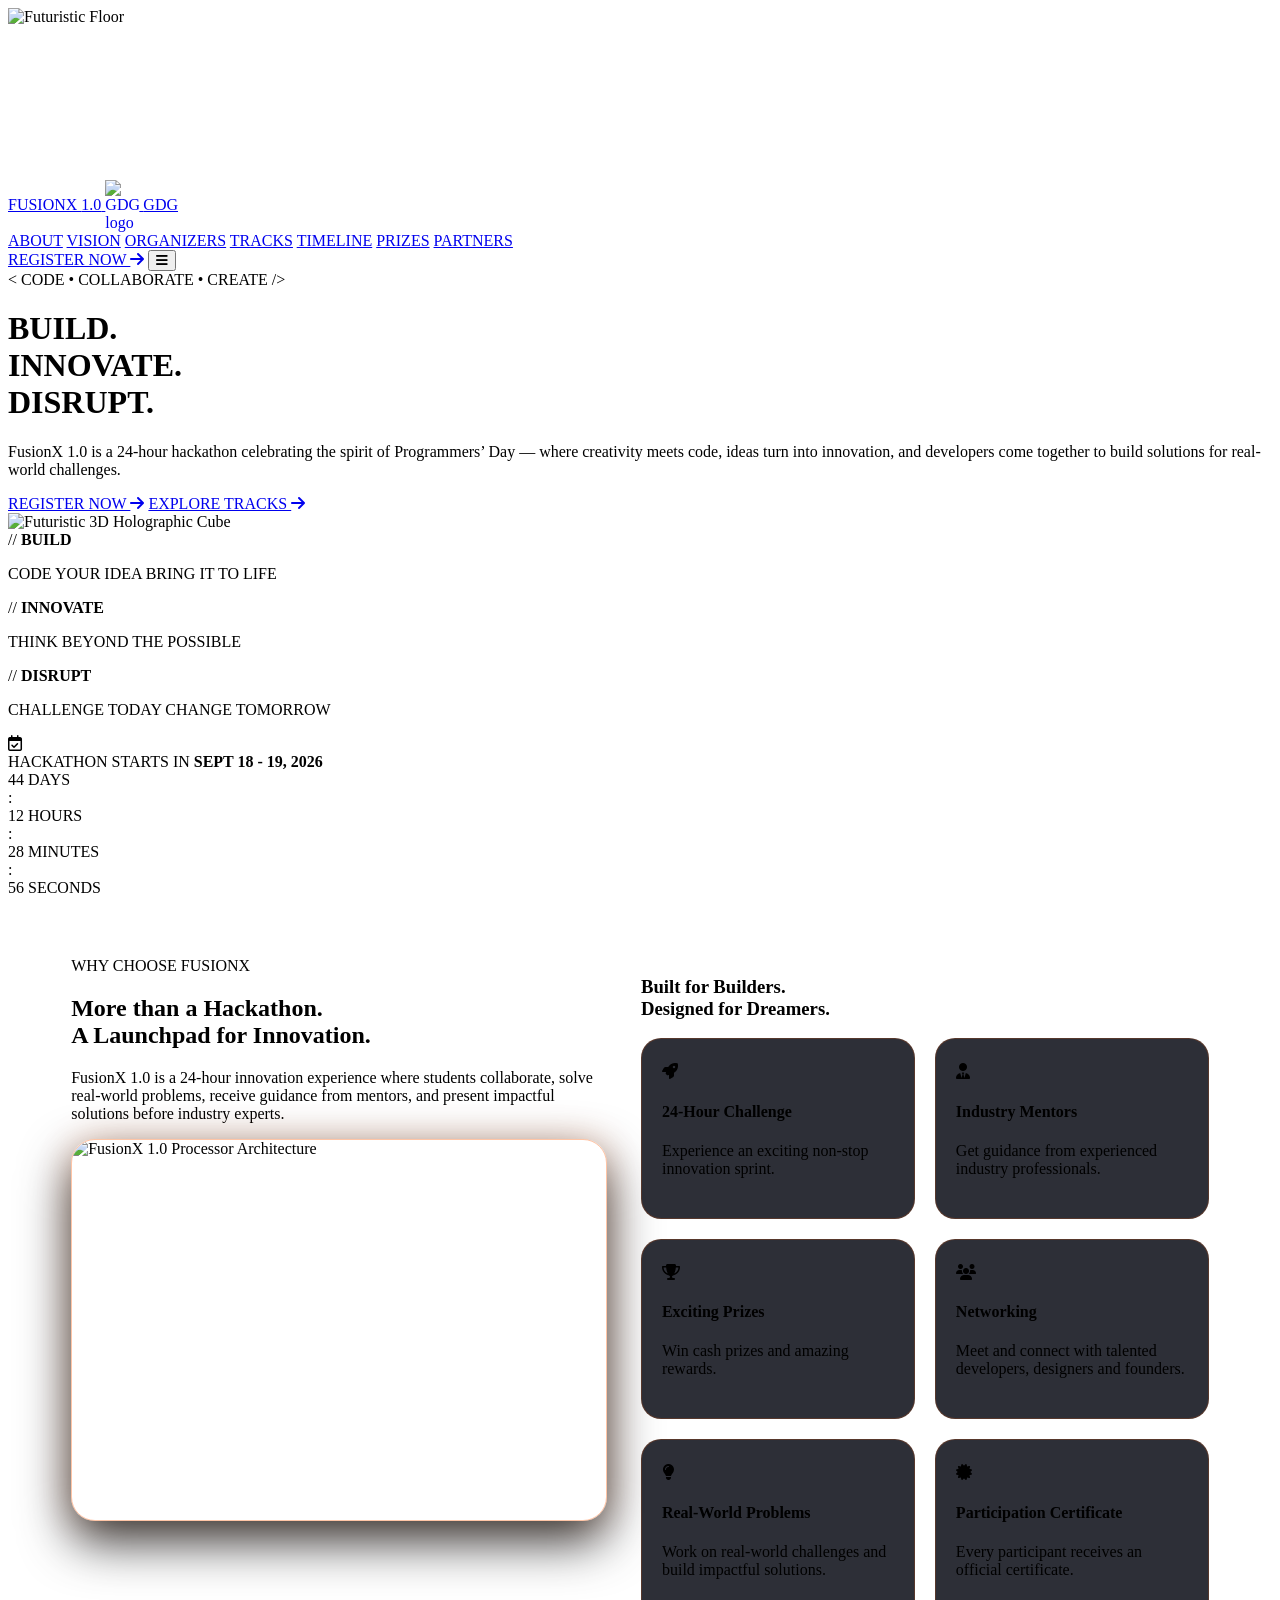
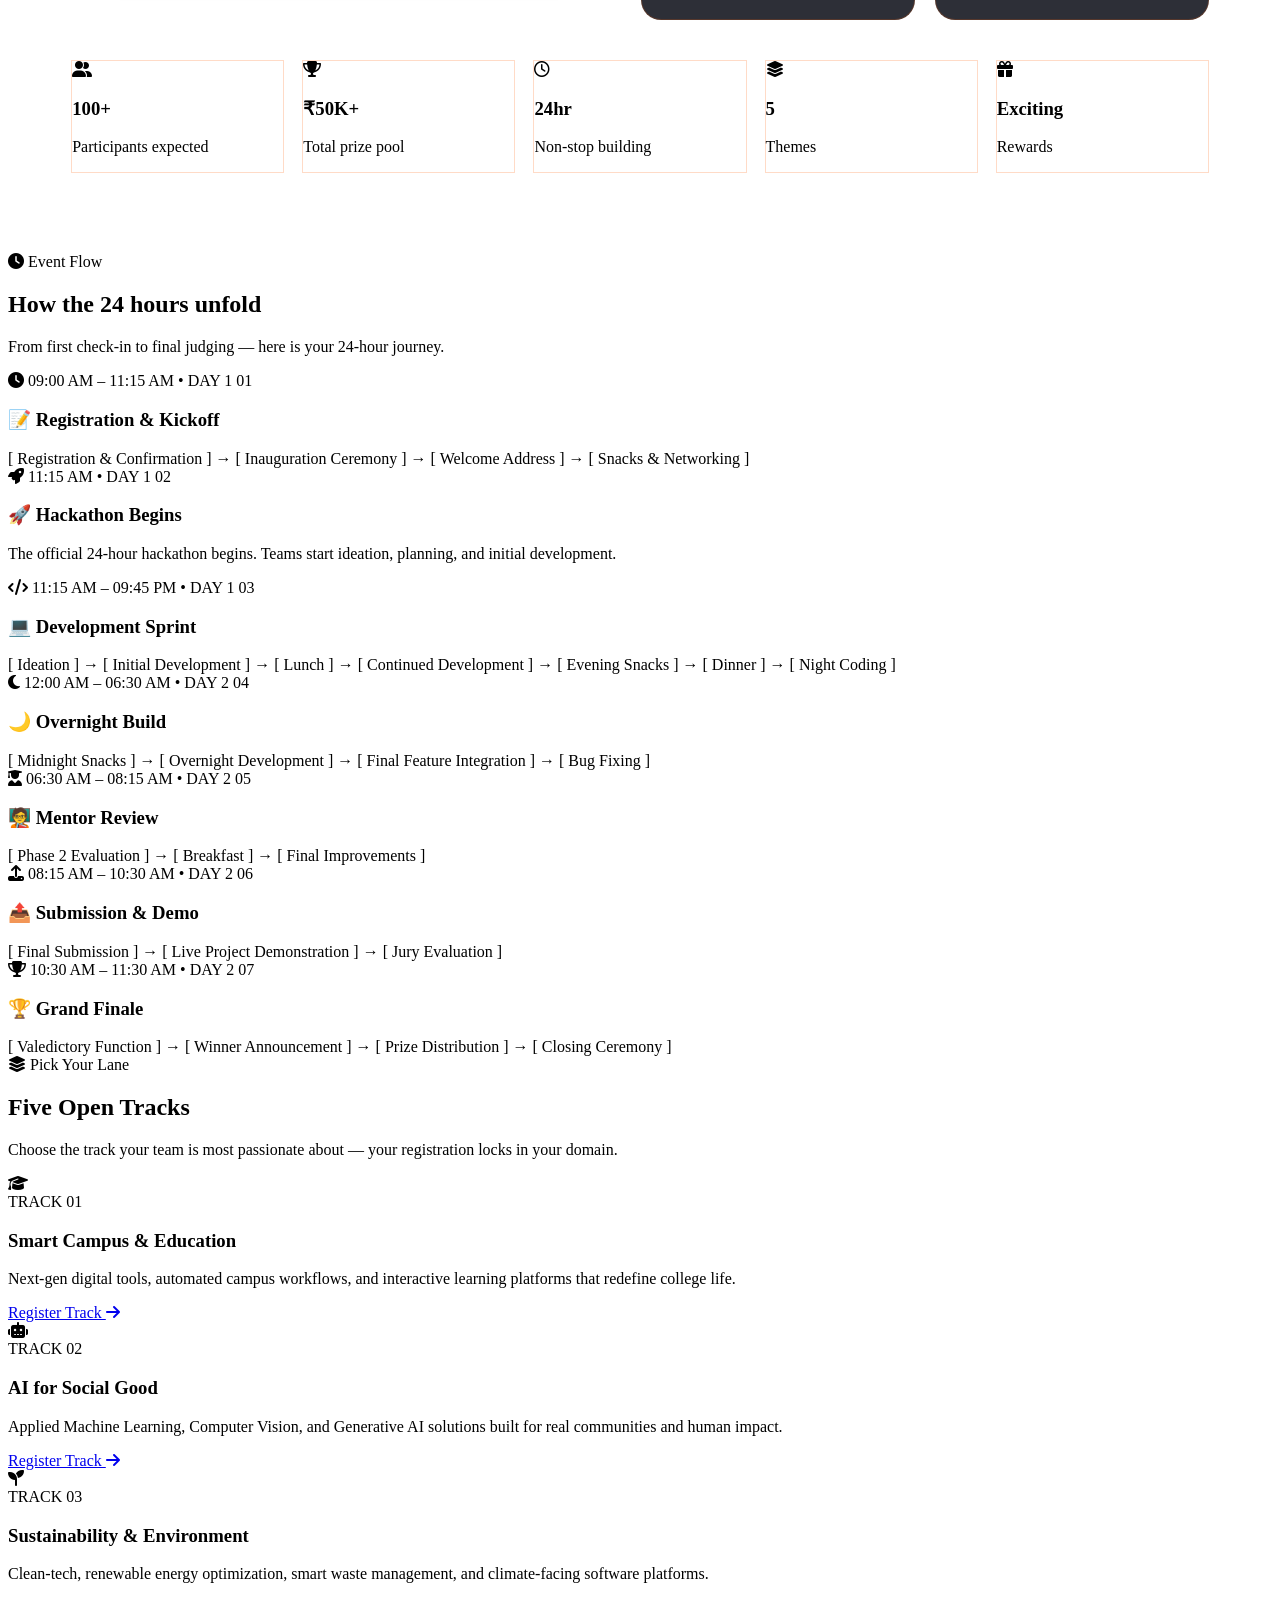
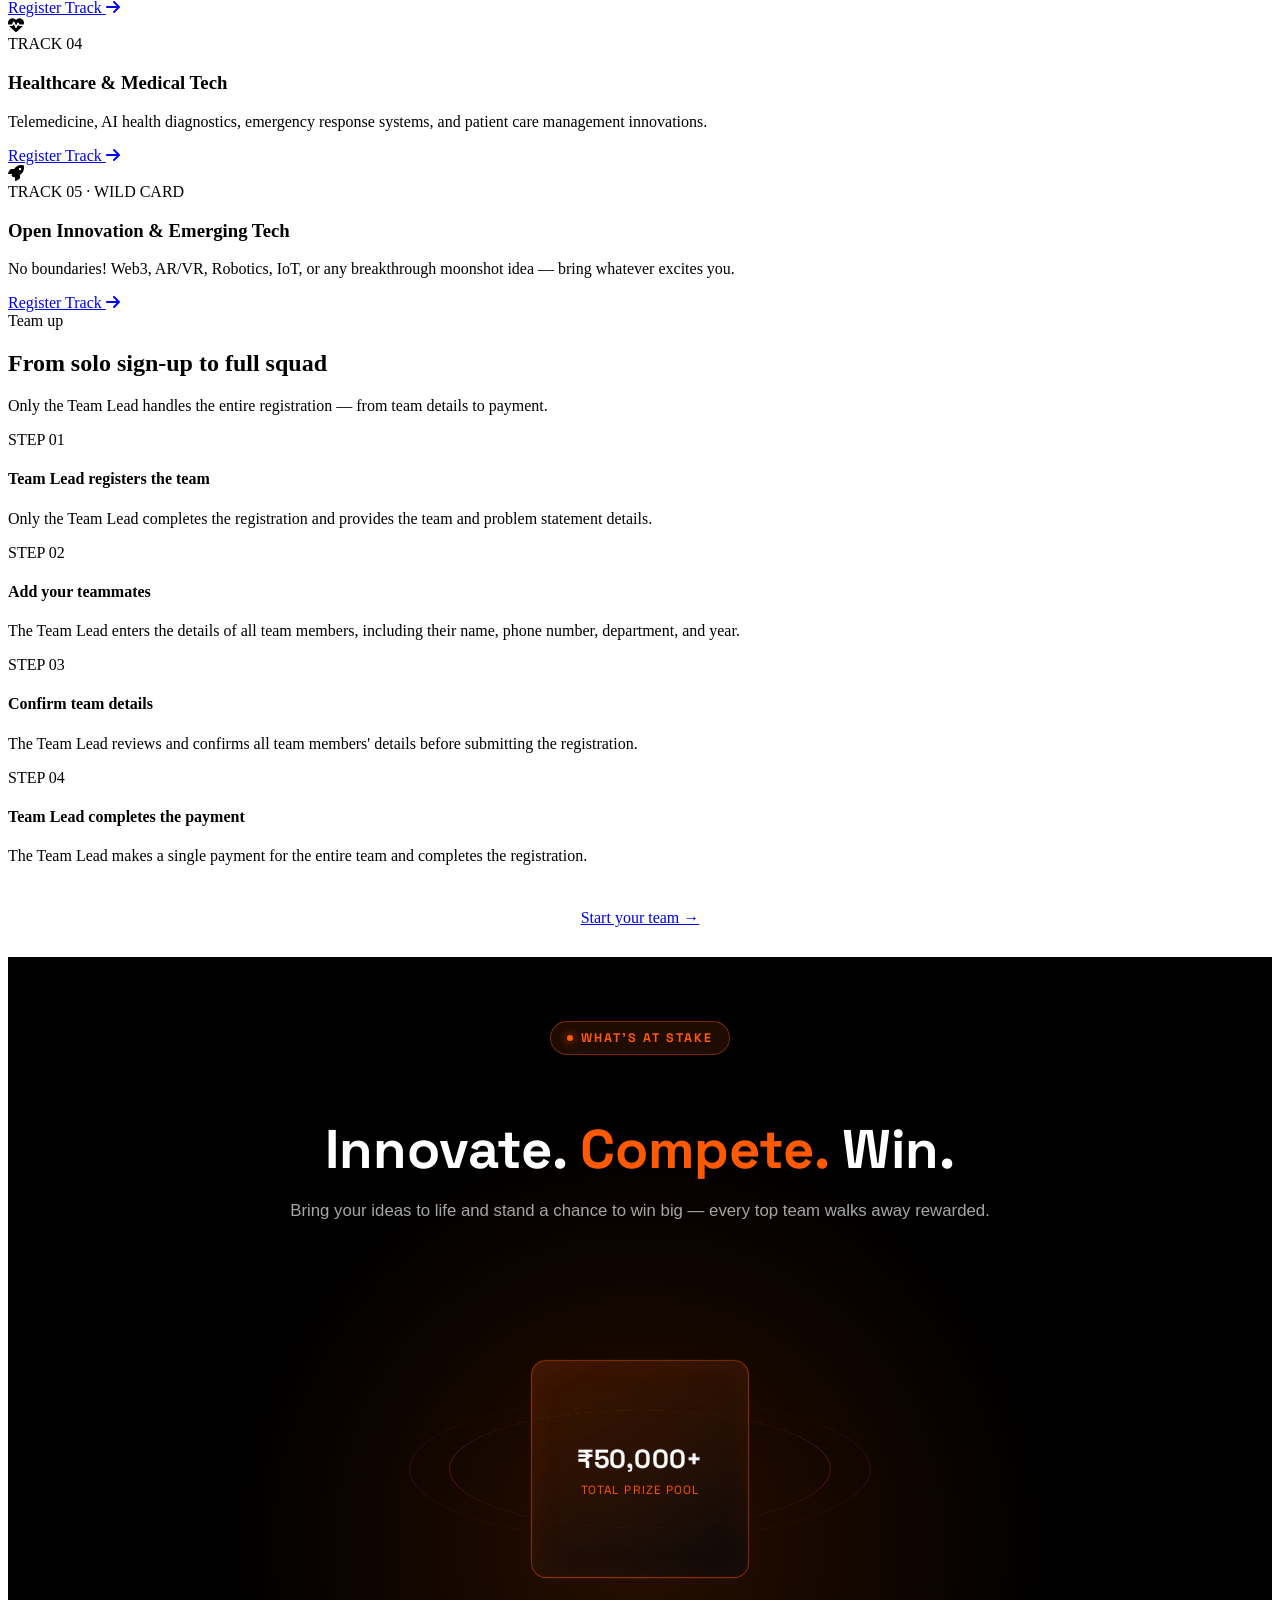
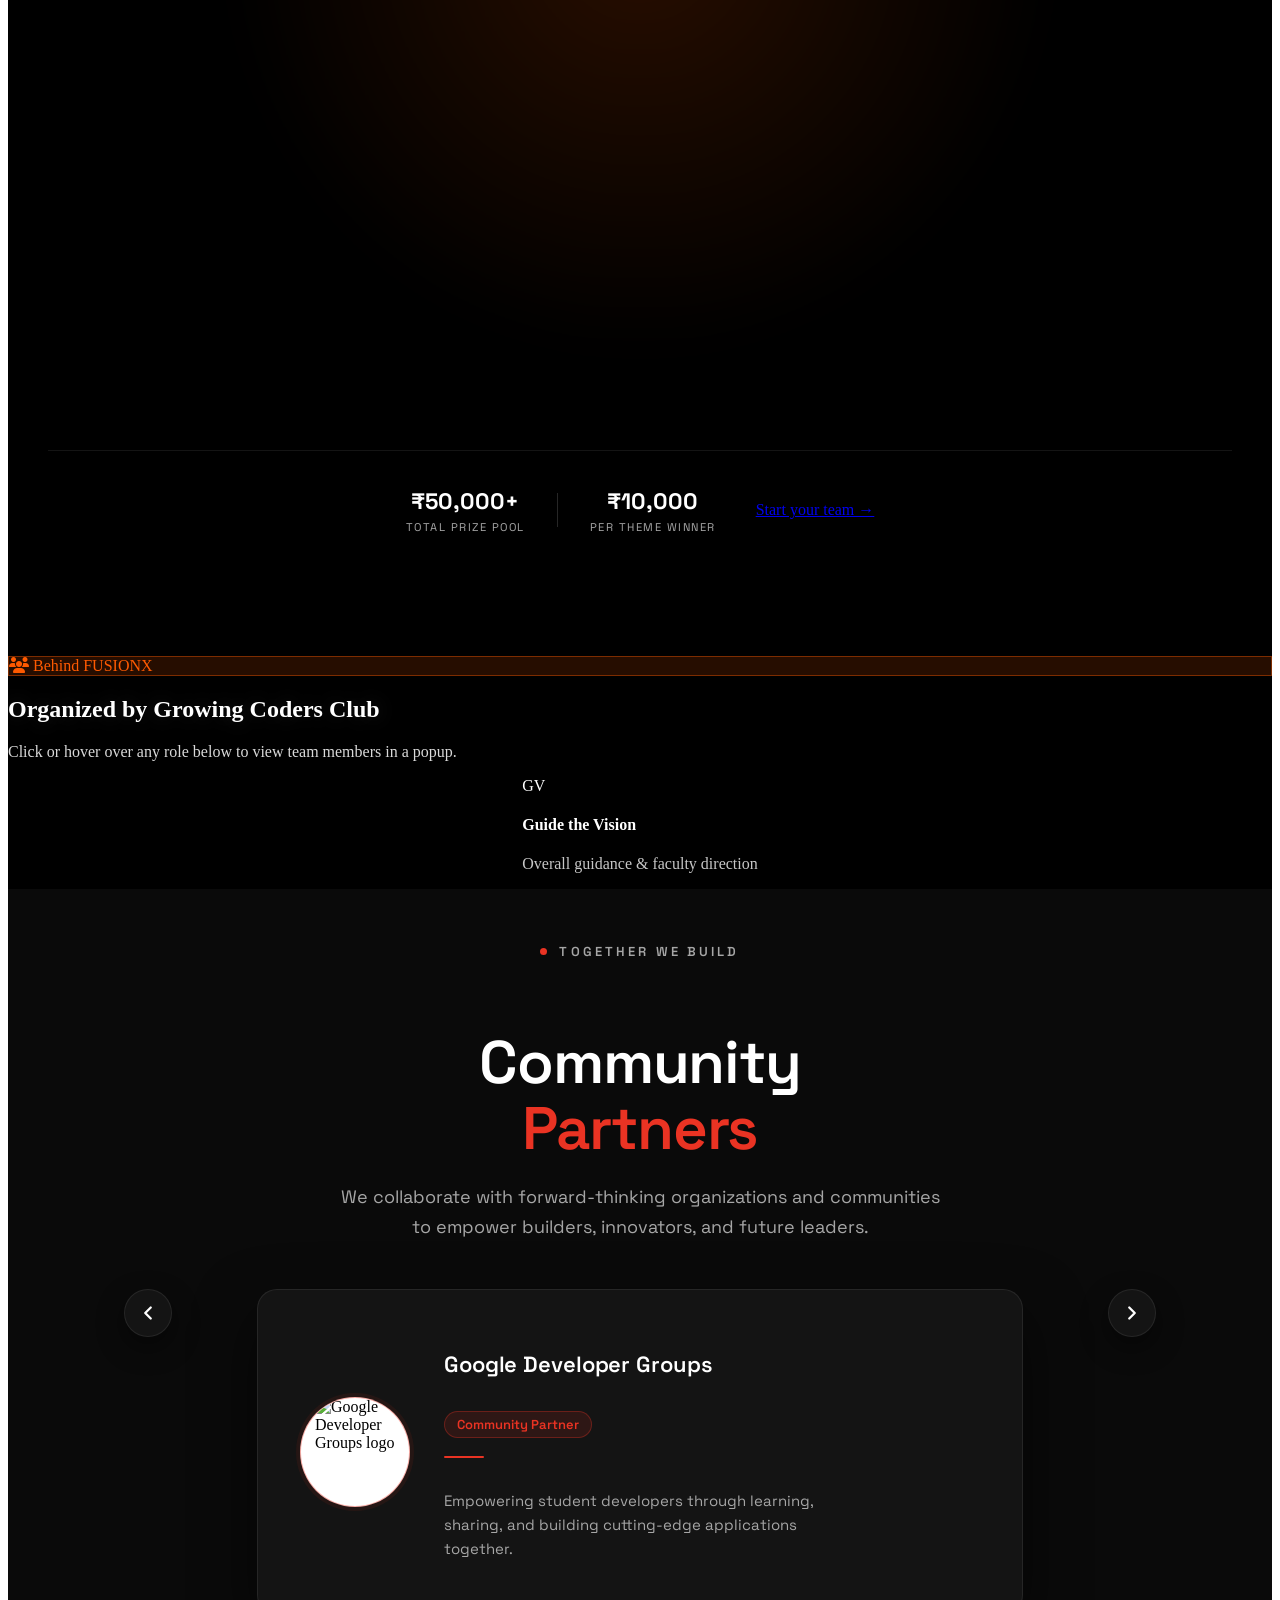
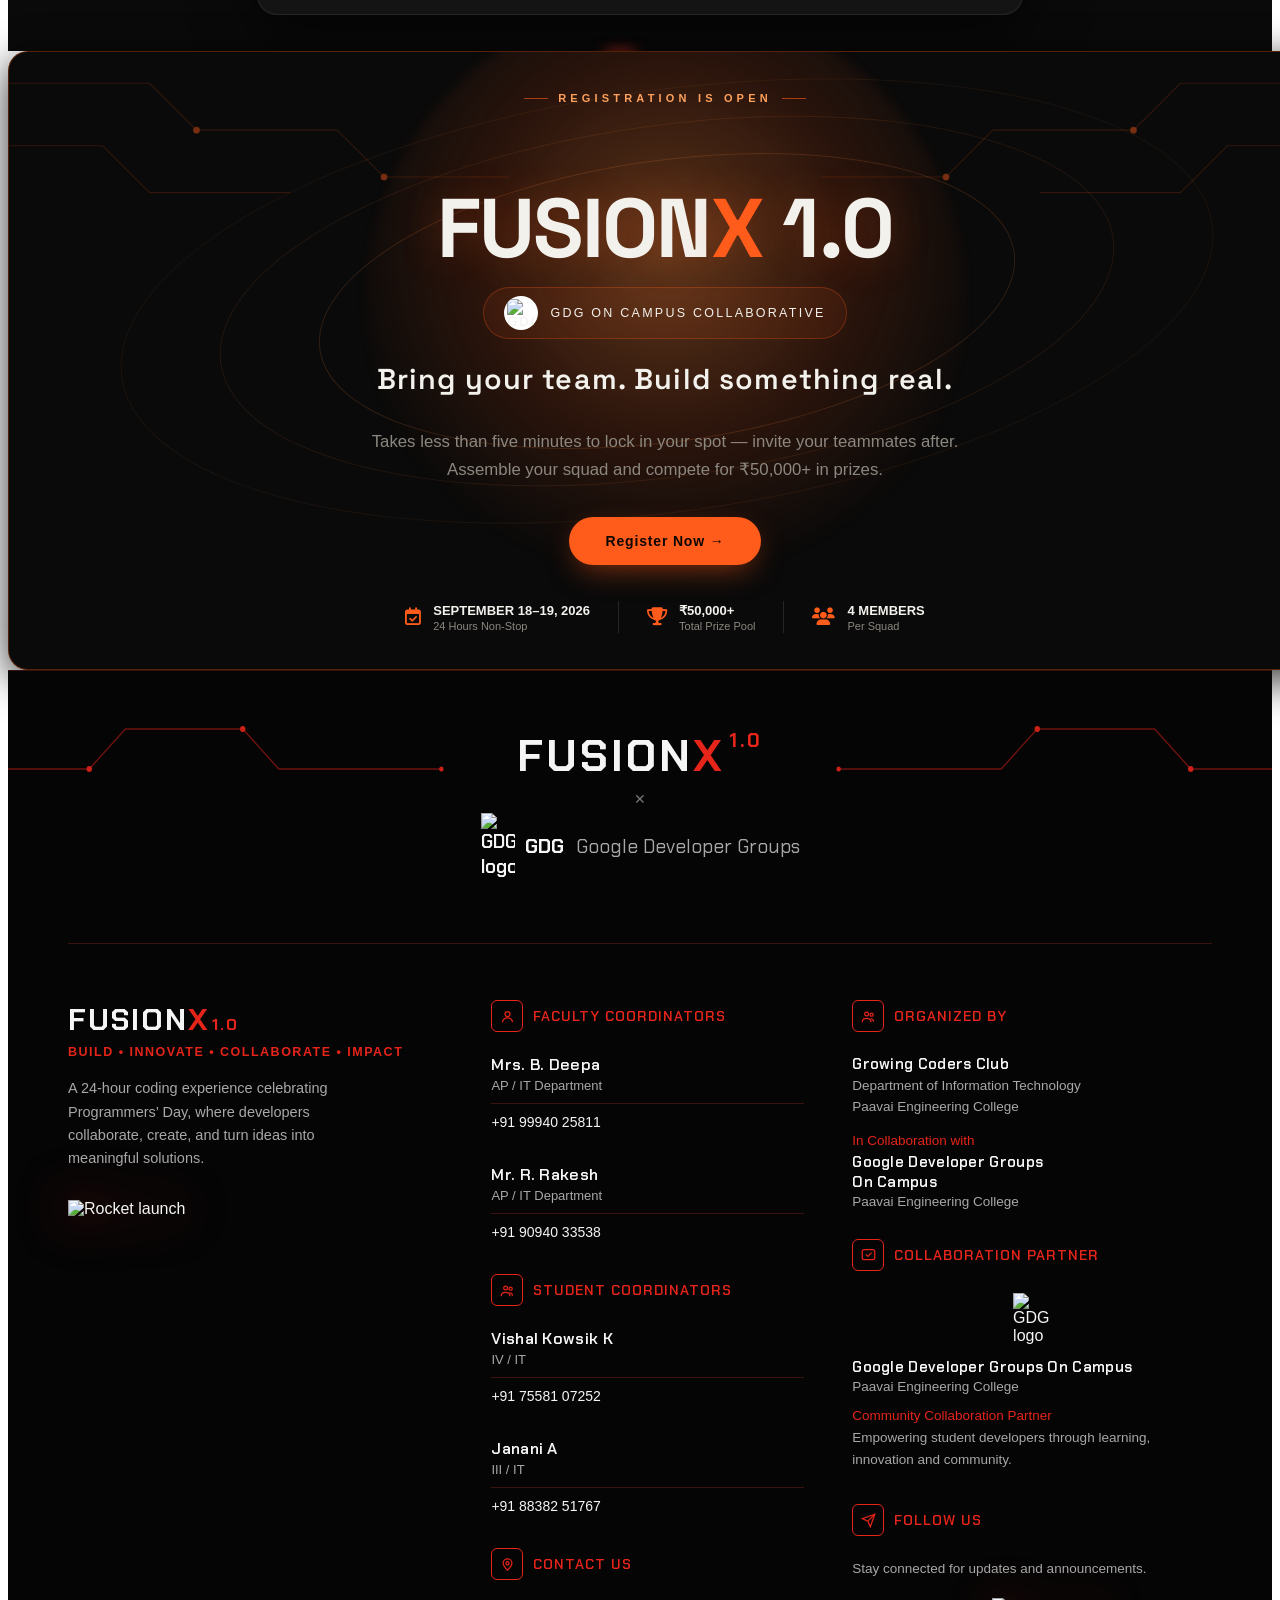
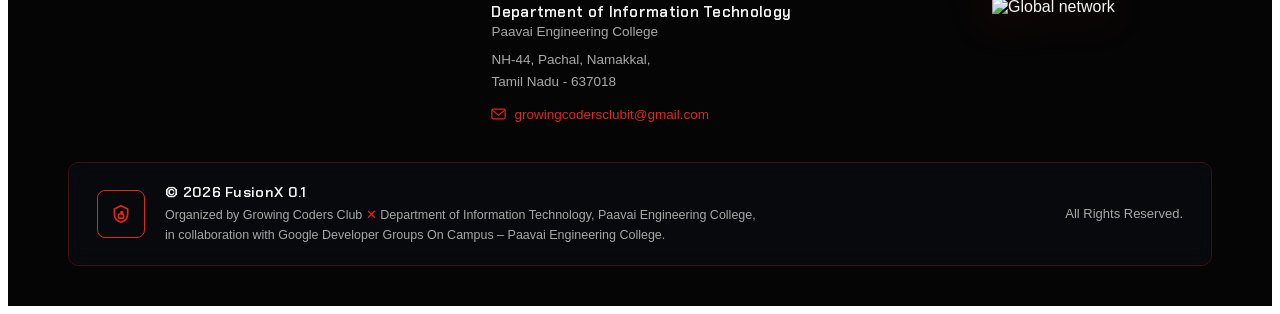
==== index.html @ 1b9ea613 "Update site content, jury assets, mobile view, and live sync fixes" ====
<!DOCTYPE html>
<html lang="en">

<head>
  <meta charset="UTF-8">
  <meta name="viewport" content="width=device-width, initial-scale=1.0, viewport-fit=cover, maximum-scale=1">
  <meta name="theme-color" content="#0A0A0A">
  <!-- Single-file responsive app: this document contains BOTH the desktop
       (cinematic) layout and the mobile (native-app style) layout. Which
       one is visible is decided purely by CSS (see #fx-view-switch below)
       at an 820px breakpoint, so the switch is instant and works without
       a redirect or a second page load. A manual "force" override
       (window.FXView) lets a visitor opt into the other layout regardless
       of viewport width; the choice is remembered for the tab via
       sessionStorage. Admin-controlled content (Partners, etc.) is read
       from the same localStorage keys by both layouts, so an edit in
       admin-portal.html appears on desktop and mobile at the same time. -->
  <script>
    (function () {
      var KEY = 'fx_view_force';
      function apply(v) {
        document.documentElement.classList.remove('force-desktop', 'force-mobile');
        if (v === 'desktop') document.documentElement.classList.add('force-desktop');
        else if (v === 'mobile') document.documentElement.classList.add('force-mobile');
      }
      var stored = null;
      try { stored = sessionStorage.getItem(KEY); } catch (e) {}
      apply(stored);
      window.FXView = {
        set: function (v) {
          try { sessionStorage.setItem(KEY, v); } catch (e) {}
          apply(v);
        },
        clear: function () {
          try { sessionStorage.removeItem(KEY); } catch (e) {}
          apply(null);
        }
      };
    })();
  </script>
  <title>FUSIONX 1.0 — GCC Hackathon</title>
  <link rel="icon" type="image/png" href="fusionx-logo.png">
  <link rel="preconnect" href="https://fonts.googleapis.com">
  <link rel="preconnect" href="https://fonts.gstatic.com" crossorigin>
  <link
    href="https://fonts.googleapis.com/css2?family=Chakra+Petch:wght@400;500;600;700&family=Space+Grotesk:wght@300;400;500;600;700;900&family=Lato:ital,wght@0,100;0,300;0,400;0,700;0,900;1,100;1,300;1,400;1,700;1,900&family=Montserrat:ital,wght@0,100..900;1,100..900&display=swap"
    rel="stylesheet">
  <link rel="stylesheet" href="https://cdnjs.cloudflare.com/ajax/libs/font-awesome/6.6.0/css/all.min.css">
  <link rel="stylesheet" href="css/style.css">
  <link rel="stylesheet" href="css/animations.css">
  <link rel="stylesheet" href="css/responsive.css">
  <link rel="stylesheet" href="style.css">
  <style id="fx-view-switch">
    /* ============================================================
       DESKTOP <-> MOBILE VIEW SWITCH
       Default: CSS media query decides which layout renders.
       html.force-desktop / html.force-mobile (set via window.FXView,
       e.g. from the mobile footer's "View full desktop site" link)
       always win over the media query.
       ============================================================ */
    #fx-mobile-view-mount { display: none; }
    @media (max-width: 820px) {
      #fx-desktop-view { display: none; }
      #fx-mobile-view-mount { display: block; }
    }
    html.force-desktop #fx-desktop-view { display: block !important; }
    html.force-desktop #fx-mobile-view-mount { display: none !important; }
    html.force-mobile #fx-desktop-view { display: none !important; }
    html.force-mobile #fx-mobile-view-mount { display: block !important; }
  </style>
  <style>
    /* ============================================================
       WHAT'S AT STAKE — 3D Prize Core (own design, real CSS 3D)
       ============================================================ */
    .stake3d-section {
      position: relative;
      padding: 6vh 20px 8vh;
      overflow: hidden;
      background: #000;
    }
    .stake3d-glow {
      position: absolute; top: 10%; left: 50%; width: 900px; height: 900px;
      transform: translateX(-50%);
      background: radial-gradient(circle, rgba(255,90,0,0.16), transparent 65%);
      filter: blur(20px); pointer-events: none; z-index: 0;
    }
    .stake3d-head { position: relative; z-index: 2; text-align: center; max-width: 720px; margin: 0 auto 6vh; }
    .stake3d-eyebrow {
      display: inline-flex; align-items: center; gap: 8px;
      font-family: 'Space Grotesk', sans-serif; font-size: 0.78rem; font-weight: 700;
      letter-spacing: 2px; text-transform: uppercase; color: #FF5A00;
      background: rgba(255,90,0,0.12); border: 1px solid rgba(255,90,0,0.4);
      border-radius: 100px; padding: 8px 16px; margin-bottom: 20px;
    }
    .stake3d-eyebrow .dot { width: 6px; height: 6px; border-radius: 50%; background: #FF5A00; box-shadow: 0 0 10px #FF5A00; }
    .stake3d-heading {
      font-family: 'Space Grotesk', sans-serif; font-weight: 800;
      font-size: clamp(2rem, 5.5vw, 3.4rem); color: #fff; line-height: 1.1; margin-bottom: 18px;
    }
    .stake3d-heading .accent { color: #FF5A00; }
    .stake3d-sub { font-family: 'Inter', sans-serif; color: #a6a6a6; font-size: 1.05rem; line-height: 1.6; }

    /* ---- 3D rotating core ---- */
    .stake3d-core-wrap {
      position: relative; z-index: 2;
      display: flex; align-items: center; justify-content: center;
      height: clamp(260px, 34vw, 380px);
      margin-bottom: 7vh;
    }
    .stake3d-ring {
      position: absolute; border: 1px solid rgba(255,90,0,0.25); border-radius: 50%;
      transform: rotateX(72deg);
      pointer-events: none;
    }
    .stake3d-ring-a { width: clamp(260px, 30vw, 380px); height: clamp(260px, 30vw, 380px); animation: stake3dRingSpin 18s linear infinite; }
    .stake3d-ring-b { width: clamp(320px, 38vw, 460px); height: clamp(320px, 38vw, 460px); border-color: rgba(255,90,0,0.14); animation: stake3dRingSpin 26s linear infinite reverse; }
    @keyframes stake3dRingSpin { from { transform: rotateX(72deg) rotateZ(0deg); } to { transform: rotateX(72deg) rotateZ(360deg); } }

    .stake3d-core-scene { perspective: 1200px; width: clamp(150px, 16vw, 200px); height: clamp(150px, 16vw, 200px); }
    .stake3d-core-tilt { width: 100%; height: 100%; transform-style: preserve-3d; transition: transform 0.35s cubic-bezier(0.22,1,0.36,1); }
    .stake3d-core-spin {
      position: relative; width: 100%; height: 100%; transform-style: preserve-3d;
      animation: stake3dSpin 16s linear infinite;
    }
    @keyframes stake3dSpin {
      from { transform: rotateX(-16deg) rotateY(0deg); }
      to   { transform: rotateX(-16deg) rotateY(360deg); }
    }
    .stake3d-face {
      position: absolute; inset: 0;
      display: flex; flex-direction: column; align-items: center; justify-content: center;
      gap: 6px; text-align: center; padding: 10px;
      background: linear-gradient(155deg, rgba(255,90,0,0.16), rgba(10,10,10,0.92));
      border: 1px solid rgba(255,90,0,0.45);
      border-radius: 14px;
      box-shadow: inset 0 0 30px rgba(255,90,0,0.08);
      backface-visibility: hidden;
    }
    .stake3d-face .f-num { font-family: 'Space Grotesk', sans-serif; font-weight: 800; font-size: clamp(1.1rem, 2vw, 1.5rem); color: #fff; }
    .stake3d-face .f-label { font-family: 'Space Grotesk', sans-serif; font-size: 0.68rem; letter-spacing: 1px; text-transform: uppercase; color: #FF5A00; }
    .stake3d-face i { font-size: clamp(1.6rem, 3vw, 2.2rem); color: #FF5A00; }
    .stake3d-face-front { transform: rotateY(0deg) translateZ(calc(clamp(150px, 16vw, 200px) / 2)); }
    .stake3d-face-back   { transform: rotateY(180deg) translateZ(calc(clamp(150px, 16vw, 200px) / 2)); }
    .stake3d-face-right  { transform: rotateY(90deg) translateZ(calc(clamp(150px, 16vw, 200px) / 2)); }
    .stake3d-face-left   { transform: rotateY(-90deg) translateZ(calc(clamp(150px, 16vw, 200px) / 2)); }
    .stake3d-face-top    { transform: rotateX(90deg) translateZ(calc(clamp(150px, 16vw, 200px) / 2)); }
    .stake3d-face-bottom { transform: rotateX(-90deg) translateZ(calc(clamp(150px, 16vw, 200px) / 2)); }

    /* ---- feature cards: 3D flip-reveal on scroll + hover tilt ---- */
    .stake3d-cards {
      position: relative; z-index: 2;
      display: grid; grid-template-columns: repeat(4, 1fr); gap: 20px;
      max-width: 1200px; margin: 0 auto 6vh;
    }
    .stake3d-card-wrap { perspective: 1000px; }
    .stake3d-card {
      position: relative; height: 100%;
      background: rgba(255,255,255,0.03);
      border: 1px solid rgba(255,255,255,0.08);
      border-radius: 18px; padding: 28px 22px;
      transform: rotateY(-85deg); opacity: 0;
      transform-origin: left center;
      transition: transform 0.75s cubic-bezier(0.16,1,0.3,1), opacity 0.6s ease, border-color 0.3s ease, background 0.3s ease;
      transform-style: preserve-3d;
    }
    .stake3d-card-wrap:nth-child(2) .stake3d-card { transition-delay: 0.08s; }
    .stake3d-card-wrap:nth-child(3) .stake3d-card { transition-delay: 0.16s; }
    .stake3d-card-wrap:nth-child(4) .stake3d-card { transition-delay: 0.24s; }
    .stake3d-card.in-view { transform: rotateY(0deg); opacity: 1; }
    .stake3d-card:hover { border-color: rgba(255,90,0,0.5); background: rgba(255,90,0,0.06); }
    .stake3d-card .idx {
      font-family: 'Space Grotesk', sans-serif; font-size: 0.75rem; font-weight: 700;
      color: rgba(255,255,255,0.3); letter-spacing: 1px;
    }
    .stake3d-card .ic {
      width: 46px; height: 46px; border-radius: 12px; margin: 14px 0 16px;
      display: flex; align-items: center; justify-content: center;
      background: rgba(255,90,0,0.14); color: #FF5A00; font-size: 1.15rem;
    }
    .stake3d-card h4 { font-family: 'Space Grotesk', sans-serif; color: #fff; font-size: 1.05rem; margin-bottom: 8px; }
    .stake3d-card p { font-family: 'Inter', sans-serif; color: #a6a6a6; font-size: 0.88rem; line-height: 1.55; }

    /* ---- footer stat strip + CTA ---- */
    .stake3d-footer {
      position: relative; z-index: 2;
      display: flex; flex-wrap: wrap; align-items: center; justify-content: center;
      gap: 32px; padding-top: 4vh; border-top: 1px solid rgba(255,255,255,0.08);
      max-width: 1200px; margin: 0 auto;
    }
    .stake3d-foot-stat { display: flex; flex-direction: column; align-items: center; gap: 4px; }
    .stake3d-foot-stat b { font-family: 'Space Grotesk', sans-serif; color: #fff; font-size: 1.4rem; }
    .stake3d-foot-stat span { font-family: 'Space Grotesk', sans-serif; color: #a6a6a6; font-size: 0.7rem; letter-spacing: 1.5px; text-transform: uppercase; }
    .stake3d-foot-div { width: 1px; height: 34px; background: rgba(255,255,255,0.15); }
    .stake3d-cta { margin-left: 8px; }

    @media (max-width: 980px) {
      .stake3d-cards { grid-template-columns: repeat(2, 1fr); }
    }
    @media (max-width: 620px) {
      .stake3d-cards { grid-template-columns: 1fr; }
      .stake3d-footer { flex-direction: column; gap: 20px; }
      .stake3d-foot-div { display: none; }
      .stake3d-cta { margin-left: 0; }
    }
    @media (prefers-reduced-motion: reduce) {
      .stake3d-core-spin, .stake3d-ring-a, .stake3d-ring-b { animation: none !important; }
      .stake3d-core-spin { transform: rotateX(-16deg) rotateY(28deg); }
      .stake3d-card { transition: opacity 0.4s ease !important; transform: rotateY(0deg) !important; }
    }

    /* Scoped Behind FUSIONX Inline Popup */
    .card-popup-backdrop.section-inline-popup {
      position: relative;
      inset: auto;
      z-index: 10;
      background: transparent;
      backdrop-filter: none;
      padding: 28px 0 0;
      display: none;
      opacity: 1;
      pointer-events: auto;
      width: 100%;
    }

    .card-popup-backdrop.section-inline-popup.active {
      display: block;
      animation: inlinePopupSlide 0.35s ease forwards;
    }

    @keyframes inlinePopupSlide {
      from {
        opacity: 0;
        transform: translateY(15px);
      }

      to {
        opacity: 1;
        transform: translateY(0);
      }
    }

    .card-popup-backdrop.section-inline-popup .card-popup-container {
      max-height: none;
      box-shadow: 0 15px 40px rgba(0, 0, 0, 0.85), 0 0 35px rgba(255, 90, 0, 0.25);
      transform: none !important;
      background: rgba(18, 18, 22, 0.96);
    }

    /* ==========================================
       WHY CHOOSE FUSIONX - RESPONSIVE 90% CONTAINMENT & GLASS ELEVATION
       ========================================== */
    .why-fusionx-section {
      position: relative;
      padding: 60px 0 80px 0;
      width: 100%;
      overflow: hidden;
    }

    .why-fusionx-container {
      width: 90% !important;
      max-width: 1240px !important;
      margin: 0 auto !important;
      padding: 0 !important;
      display: flex;
      flex-direction: column;
      gap: 40px;
      position: relative;
      z-index: 2;
      box-sizing: border-box;
    }

    .why-fusionx-main-row {
      display: flex;
      flex-wrap: wrap;
      justify-content: space-between;
      align-items: flex-start;
      gap: 36px;
      width: 100%;
      box-sizing: border-box;
    }

    .why-left-container {
      flex: 1 1 45%;
      min-width: 300px;
      max-width: 580px;
      width: 100%;
      box-sizing: border-box;
    }

    .why-right-container {
      flex: 1 1 48%;
      min-width: 300px;
      max-width: 600px;
      width: 100%;
      box-sizing: border-box;
    }

    .why-features-grid {
      display: grid;
      grid-template-columns: repeat(auto-fit, minmax(230px, 1fr));
      gap: 20px;
      width: 100%;
      box-sizing: border-box;
    }

    .why-features-grid .feature-card {
      width: 100% !important;
      height: auto !important;
      min-height: 180px;
      background: rgba(16, 19, 28, 0.88) !important;
      border: 1px solid rgba(255, 90, 0, 0.2) !important;
      border-radius: 20px !important;
      padding: 24px 20px;
      backdrop-filter: blur(14px);
      box-sizing: border-box;
      transition: transform 0.35s cubic-bezier(0.16, 1, 0.3, 1), border-color 0.35s ease, box-shadow 0.35s ease, background 0.35s ease;
    }

    .why-features-grid .feature-card:hover {
      border-color: rgba(255, 90, 0, 0.6) !important;
      transform: translateY(-8px);
      box-shadow: 0 16px 36px rgba(0, 0, 0, 0.75), 0 0 30px rgba(255, 90, 0, 0.35) !important;
      background: rgba(22, 26, 38, 0.96) !important;
    }

    .why-features-grid .feature-card .feature-icon-circle {
      transition: transform 0.35s ease, background 0.35s ease, box-shadow 0.35s ease;
    }

    .why-features-grid .feature-card:hover .feature-icon-circle {
      transform: scale(1.12) rotate(6deg);
      background: rgba(255, 90, 0, 0.28);
      box-shadow: 0 0 25px rgba(255, 90, 0, 0.65);
    }

    .why-image-card {
      width: 100% !important;
      height: 380px !important;
      border-radius: 24px;
      border: 1px solid rgba(255, 90, 0, 0.35);
      box-shadow: 0 20px 50px rgba(0, 0, 0, 0.8), 0 0 35px rgba(255, 90, 0, 0.2);
      overflow: hidden;
      position: relative;
      transition: border-color 0.4s ease, box-shadow 0.4s ease;
    }

    .why-image-card:hover {
      border-color: rgba(255, 90, 0, 0.65);
      box-shadow: 0 25px 60px rgba(0, 0, 0, 0.9), 0 0 45px rgba(255, 90, 0, 0.38);
    }

    .why-main-image {
      width: 100%;
      height: 100%;
      object-fit: cover;
      transition: transform 0.6s cubic-bezier(0.16, 1, 0.3, 1);
    }

    .why-image-card:hover .why-main-image {
      transform: scale(1.04);
    }

    .why-fusionx-section .stats-row {
      width: 100%;
      display: grid;
      grid-template-columns: repeat(auto-fit, minmax(180px, 1fr));
      gap: 18px;
      box-sizing: border-box;
    }

    .why-fusionx-section .stat-card {
      border: 1px solid rgba(255, 90, 0, 0.22) !important;
      transition: transform 0.35s cubic-bezier(0.16, 1, 0.3, 1), border-color 0.35s ease, box-shadow 0.35s ease;
    }

    .why-fusionx-section .stat-card:hover {
      border-color: rgba(255, 90, 0, 0.6) !important;
      transform: translateY(-7px);
      box-shadow: 0 16px 36px rgba(0, 0, 0, 0.75), 0 0 30px rgba(255, 90, 0, 0.35) !important;
    }

    .why-fusionx-section .stat-icon-wrapper {
      transition: transform 0.35s ease, box-shadow 0.35s ease;
    }

    .why-fusionx-section .stat-card:hover .stat-icon-wrapper {
      transform: scale(1.15) rotate(8deg);
      box-shadow: 0 0 25px rgba(255, 90, 0, 0.55);
    }

    /* ==========================================
       OFFICIAL FUSIONX 0.1 INTEGRATED FOOTER STYLES & 3D ANIMATIONS
       ========================================== */
    :root {
      --bg-footer: #050505;
      --red-footer: #e5241a;
      --red-dim-footer: #7a1410;
      --white-footer: #f5f5f5;
      --gray-footer: #a8a8a8;
      --line-footer: #3a1210;
      --font-display-footer: 'Chakra Petch', sans-serif;
      --font-body-footer: 'Manrope', sans-serif;
    }

    .footer {
      position: relative;
      background: var(--bg-footer);
      font-family: var(--font-body-footer);
      color: var(--white-footer);
      overflow: hidden;
      padding: 56px 60px 0 60px;
      border-top: 1px solid var(--line-footer);
    }

    /* Circuit line decoration (top) */
    .circuit {
      position: absolute;
      top: 38px;
      left: 0;
      width: 100%;
      height: 120px;
      pointer-events: none;
      opacity: 0.9;
      animation: circuitPulse 4s ease-in-out infinite alternate;
    }

    @keyframes circuitPulse {
      0% {
        opacity: 0.7;
        filter: drop-shadow(0 0 2px #7a1410);
      }

      100% {
        opacity: 1;
        filter: drop-shadow(0 0 8px #e5241a);
      }
    }

    /* Top header */
    .footer-top {
      position: relative;
      text-align: center;
      padding-bottom: 34px;
      z-index: 2;
    }

    .brand-title {
      font-family: var(--font-display-footer);
      font-size: 44px;
      font-weight: 700;
      letter-spacing: 3px;
    }

    .brand-title .x {
      color: var(--red-footer);
    }

    .brand-title .ver {
      font-size: 20px;
      color: var(--red-footer);
      font-weight: 700;
      vertical-align: top;
      margin-left: 4px;
    }

    .cross {
      color: #777;
      font-size: 14px;
      margin: 6px 0;
    }

    .gdg-row {
      display: flex;
      align-items: center;
      justify-content: center;
      gap: 10px;
      font-family: var(--font-display-footer);
      font-size: 19px;
      font-weight: 600;
    }

    .gdg-icon {
      display: inline-flex;
      align-items: center;
    }

    .gdg-icon img {
      width: 34px;
      height: auto;
      display: block;
    }

    .gdg-row .gdg-text {
      font-weight: 700;
      margin-right: 2px;
    }

    .top-rule {
      position: relative;
      border: none;
      border-top: 1px solid var(--line-footer);
      margin-top: 30px;
      z-index: 2;
    }

    /* Main grid */
    .footer-main {
      position: relative;
      display: grid;
      grid-template-columns: 1.2fr 1fr 1.15fr;
      gap: 48px;
      padding: 48px 0 40px 0;
      z-index: 2;
      text-align: left;
    }

    .col-title {
      display: flex;
      align-items: center;
      gap: 10px;
      color: var(--red-footer);
      font-family: var(--font-display-footer);
      font-size: 14px;
      font-weight: 600;
      letter-spacing: 1px;
      margin-bottom: 22px;
      transition: color 0.3s ease;
    }

    .col-title .icon-box {
      width: 30px;
      height: 30px;
      border: 1.5px solid var(--red-footer);
      border-radius: 6px;
      display: flex;
      align-items: center;
      justify-content: center;
      flex-shrink: 0;
      transition: all 0.35s ease;
    }

    .col-title:hover .icon-box {
      transform: scale(1.15) rotate(8deg);
      box-shadow: 0 0 15px rgba(229, 36, 26, 0.7);
      background: rgba(229, 36, 26, 0.2);
    }

    .col-title .icon-box svg {
      width: 15px;
      height: 15px;
    }

    /* Column 1 */
    .col1 .brand-mini {
      font-family: var(--font-display-footer);
      font-size: 30px;
      font-weight: 700;
      letter-spacing: 2px;
      margin-bottom: 6px;
    }

    .col1 .brand-mini .x {
      color: var(--red-footer);
    }

    .col1 .brand-mini .ver {
      font-size: 16px;
      color: var(--red-footer);
      margin-left: 2px;
    }

    .tagline {
      color: var(--red-footer);
      font-size: 12.5px;
      font-weight: 700;
      letter-spacing: 1.5px;
      margin-bottom: 18px;
    }

    .desc {
      color: var(--gray-footer);
      font-size: 14.5px;
      line-height: 1.6;
      max-width: 300px;
      margin-bottom: 30px;
    }

    /* Rocket Glowing Effect (No Floating) */
    .rocket-frame {
      position: relative;
      width: 100%;
      max-width: 320px;
    }

    .rocket-frame img {
      width: 100%;
      display: block;
      filter: drop-shadow(0 0 25px rgba(229, 36, 26, 0.65));
      animation: glowPulseRocket 3.5s ease-in-out infinite alternate;
    }

    @keyframes glowPulseRocket {
      0% {
        filter: drop-shadow(0 0 18px rgba(229, 36, 26, 0.45));
      }

      50% {
        filter: drop-shadow(0 0 35px rgba(229, 36, 26, 0.85)) drop-shadow(0 0 60px rgba(255, 60, 50, 0.5));
      }

      100% {
        filter: drop-shadow(0 0 22px rgba(229, 36, 26, 0.55));
      }
    }

    /* Info blocks */
    .info-block {
      margin-bottom: 34px;
    }

    .info-block:last-child {
      margin-bottom: 0;
    }

    .person-name {
      font-family: var(--font-display-footer);
      font-size: 16px;
      font-weight: 600;
      letter-spacing: 0.3px;
      margin-bottom: 3px;
    }

    .person-role {
      color: var(--gray-footer);
      font-size: 13px;
      margin-bottom: 10px;
    }

    .person-phone {
      font-size: 14px;
      color: var(--white-footer);
      border-top: 1px solid var(--line-footer);
      padding-top: 10px;
    }

    .contact-block .org {
      font-family: var(--font-display-footer);
      font-weight: 600;
      letter-spacing: 0.3px;
      font-size: 15px;
      margin-bottom: 2px;
    }

    .contact-block .org-sub {
      color: var(--gray-footer);
      font-size: 13.5px;
      margin-bottom: 10px;
    }

    .contact-block .addr {
      color: var(--gray-footer);
      font-size: 13.5px;
      line-height: 1.6;
      margin-bottom: 14px;
    }

    .contact-block .email {
      display: flex;
      align-items: center;
      gap: 8px;
      color: var(--red-footer);
      font-size: 13.5px;
      text-decoration: none;
      transition: color 0.3s ease;
    }

    .contact-block .email:hover {
      color: #ffffff;
    }

    .contact-block .email svg {
      width: 15px;
      height: 12px;
      flex-shrink: 0;
    }

    .org-block .org-name {
      font-family: var(--font-display-footer);
      font-weight: 600;
      letter-spacing: 0.3px;
      font-size: 15px;
      margin-bottom: 2px;
    }

    .org-block .org-dept {
      color: var(--gray-footer);
      font-size: 13.5px;
      line-height: 1.5;
      margin-bottom: 16px;
    }

    .org-block .collab-label {
      color: var(--red-footer);
      font-size: 13.5px;
      margin-bottom: 4px;
    }

    .org-block .collab-name {
      font-family: var(--font-display-footer);
      font-weight: 600;
      letter-spacing: 0.3px;
      font-size: 15px;
      margin-bottom: 2px;
    }

    .org-block .collab-dept {
      color: var(--gray-footer);
      font-size: 13.5px;
    }

    /* Column 4 */
    .partner-block {
      margin-bottom: 34px;
    }

    .partner-block .gdg-logo {
      display: flex;
      align-items: center;
      justify-content: center;
      gap: 6px;
      margin-bottom: 12px;
      width: 100%;
    }

    .partner-block .gdg-logo img {
      width: 38px;
      height: auto;
      display: block;
      margin: 0 auto;
    }

    .partner-block .partner-name {
      font-family: var(--font-display-footer);
      font-weight: 600;
      letter-spacing: 0.3px;
      font-size: 15px;
      margin-bottom: 2px;
    }

    .partner-block .partner-org {
      color: var(--gray-footer);
      font-size: 13.5px;
      margin-bottom: 14px;
    }

    .partner-block .collab-label {
      color: var(--red-footer);
      font-size: 13.5px;
      margin-bottom: 4px;
    }

    .partner-block .collab-desc {
      color: var(--gray-footer);
      font-size: 13.5px;
      line-height: 1.6;
    }

    .follow-block .follow-text {
      color: var(--gray-footer);
      font-size: 13.5px;
      line-height: 1.6;
      margin-bottom: 18px;
    }

    /* Earth Glowing Effect (No Floating) */
    .earth-frame {
      position: relative;
      width: 100%;
      max-width: 220px;
      margin-left: auto;
    }

    .earth-frame img {
      width: 100%;
      display: block;
      filter: drop-shadow(0 0 22px rgba(229, 36, 26, 0.45));
      animation: glowPulseEarth 4s ease-in-out infinite alternate;
    }

    @keyframes glowPulseEarth {
      0% {
        filter: drop-shadow(0 0 15px rgba(229, 36, 26, 0.4));
      }

      50% {
        filter: drop-shadow(0 0 32px rgba(229, 36, 26, 0.8)) drop-shadow(0 0 50px rgba(255, 60, 50, 0.45));
      }

      100% {
        filter: drop-shadow(0 0 20px rgba(229, 36, 26, 0.5));
      }
    }

    /* Bottom bar */
    .footer-bottom {
      position: relative;
      z-index: 2;
      border: 1px solid var(--line-footer);
      border-radius: 10px;
      margin-bottom: 40px;
      padding: 20px 28px;
      display: flex;
      align-items: center;
      gap: 20px;
      background: rgba(10, 12, 18, 0.6);
      backdrop-filter: blur(10px);
    }

    .shield {
      width: 46px;
      height: 46px;
      border: 1.5px solid var(--red-footer);
      border-radius: 8px;
      display: flex;
      align-items: center;
      justify-content: center;
      flex-shrink: 0;
      transition: all 0.35s ease;
    }

    .shield:hover {
      transform: scale(1.12) translateY(-2px);
      box-shadow: 0 0 20px rgba(229, 36, 26, 0.7);
      background: rgba(229, 36, 26, 0.15);
    }

    .shield svg {
      width: 20px;
      height: 20px;
    }

    .bottom-text {
      flex: 1;
      text-align: left;
    }

    .bottom-text .copyright {
      font-family: var(--font-display-footer);
      font-size: 14.5px;
      font-weight: 600;
      letter-spacing: 0.3px;
      margin-bottom: 4px;
    }

    .bottom-text .fine {
      color: var(--gray-footer);
      font-size: 12.5px;
      line-height: 1.6;
    }

    .bottom-text .fine .red {
      color: var(--red-footer);
    }

    .rights {
      color: var(--gray-footer);
      font-size: 13px;
      white-space: nowrap;
    }

    @media (max-width: 980px) {
      .footer-main {
        grid-template-columns: 1fr 1fr;
      }

      .footer {
        padding: 40px 24px 0 24px;
      }

      .earth-frame {
        margin-left: 0;
      }
    }

    @media (max-width: 620px) {
      .footer-main {
        grid-template-columns: 1fr;
      }

      .footer-bottom {
        flex-direction: column;
        align-items: flex-start;
      }

      .rights {
        align-self: flex-end;
      }
    }

    /* ============================================================
       PARTNERS CAROUSEL SECTION
       ============================================================ */
    #partners {
      position: relative;
      width: 100%;
      padding: 6vh 24px 4vh;
      background: #0A0A0A url('assets/bg-texture.png') center center / cover no-repeat;
      display: flex;
      align-items: center;
      justify-content: center;
      overflow: hidden;
      box-sizing: border-box;
    }

    #partners::before {
      content: "";
      position: absolute;
      inset: 0;
      background: radial-gradient(circle at 50% 50%, rgba(10,10,10,0.45) 0%, rgba(10,10,10,0.88) 85%);
      pointer-events: none;
    }

    /* Stage */
    .cp-stage {
      position: relative;
      width: 100%;
      max-width: 880px;
      min-height: 460px;
      z-index: 2;
    }

    /* Slides */
    .cp-slide {
      position: absolute;
      inset: 0;
      display: flex;
      flex-direction: column;
      align-items: center;
      text-align: center;
      opacity: 0;
      visibility: hidden;
      transform: translateY(24px) scale(0.97);
      transition: opacity 0.65s cubic-bezier(0.16,1,0.3,1),
                  transform 0.65s cubic-bezier(0.16,1,0.3,1),
                  visibility 0.65s;
      pointer-events: none;
    }
    .cp-slide.active {
      opacity: 1;
      visibility: visible;
      transform: translateY(0) scale(1);
      z-index: 5;
      pointer-events: auto;
    }

    /* Eyebrow */
    .cp-eyebrow-wrapper {
      display: flex;
      align-items: center;
      justify-content: center;
      gap: 12px;
      margin-bottom: 20px;
    }
    .cp-eyebrow-mark {
      width: 7px;
      height: 7px;
      border-radius: 50%;
      background: #EA3323;
      flex-shrink: 0;
    }
    .cp-eyebrow-text {
      font-family: 'Space Grotesk', sans-serif;
      font-size: 0.8125rem;
      font-weight: 600;
      letter-spacing: 0.24em;
      text-transform: uppercase;
      color: #A6A6A6;
    }

    /* Heading */
    .cp-heading {
      font-family: 'Space Grotesk', 'Chakra Petch', sans-serif;
      font-size: clamp(2.25rem, 5vw, 3.75rem);
      font-weight: 600;
      line-height: 1.1;
      letter-spacing: -0.02em;
      margin-bottom: 20px;
    }
    .cp-heading-white { color: #FFFFFF; display: block; }
    .cp-heading-accent { display: block; color: #EA3323; }

    /* Description */
    .cp-desc {
      font-family: 'Space Grotesk', sans-serif;
      font-size: clamp(1rem, 1.6vw, 1.125rem);
      font-weight: 400;
      line-height: 1.65;
      color: #A6A6A6;
      max-width: 600px;
      margin: 0 auto 48px;
    }

    /* Card */
    .cp-card {
      width: 100%;
      max-width: 680px;
      margin: 0 auto;
      background: #141414;
      border-radius: 20px;
      border: 1px solid rgba(255,255,255,0.08);
      box-shadow: 0 24px 60px rgba(0,0,0,0.55);
      display: flex;
      align-items: center;
      padding: 38px 42px;
      gap: 34px;
      text-align: left;
      transition: transform 0.35s ease, border-color 0.35s ease, box-shadow 0.35s ease;
    }
    .cp-card:hover {
      transform: translateY(-4px);
      border-color: rgba(234,51,35,0.35);
      box-shadow: 0 28px 70px rgba(0,0,0,0.65);
    }

    /* Logo frame */
    .cp-card-left { flex-shrink: 0; display: flex; align-items: center; justify-content: center; }
    .cp-logo-frame {
      width: 108px; height: 108px;
      border-radius: 50%;
      background: #FFFFFF;
      border: 1px solid rgba(234,51,35,0.4);
      box-shadow: 0 0 0 4px rgba(234,51,35,0.08);
      display: flex; align-items: center; justify-content: center;
      overflow: hidden;
    }
    .cp-logo-frame img {
      width: 100%; height: 100%;
      object-fit: contain;
      padding: 14px;
      display: block;
    }
    .cp-logo-frame.cp-logo-dark {
      background: #0a0a0a;
      border-color: rgba(234,51,35,0.55);
    }

    /* Card body */
    .cp-card-right { flex-grow: 1; display: flex; flex-direction: column; justify-content: center; min-width: 0; }
    .cp-partner-name {
      font-family: 'Space Grotesk', sans-serif;
      font-size: clamp(1.15rem, 2vw, 1.375rem);
      font-weight: 600; line-height: 1.3; letter-spacing: -0.005em;
      color: #FFFFFF;
    }
    .cp-partner-role {
      display: inline-flex; align-items: center; align-self: flex-start;
      font-family: 'Space Grotesk', sans-serif;
      font-size: 0.8125rem; font-weight: 600;
      color: #EA3323;
      background: rgba(234,51,35,0.12);
      border: 1px solid rgba(234,51,35,0.32);
      padding: 4px 12px; border-radius: 100px; margin-top: 10px;
    }
    .cp-partner-divider {
      width: 40px; height: 2px;
      background: #EA3323;
      border-radius: 2px;
      margin: 18px 0 16px 0;
    }
    .cp-partner-desc {
      font-family: 'Space Grotesk', sans-serif;
      font-size: 0.9375rem; font-weight: 400;
      line-height: 1.6; color: #A6A6A6;
      max-width: 420px;
    }
    .cp-partner-link {
      display: inline-flex; align-items: center; gap: 6px;
      margin-top: 16px;
      font-family: 'Space Grotesk', sans-serif;
      font-size: 0.85rem; font-weight: 600;
      color: #EA3323; text-decoration: none;
      transition: gap 0.25s ease;
    }
    .cp-partner-link:hover { gap: 10px; text-decoration: underline; }
    .pub-partners-empty, #partners .cp-empty {
      font-family: 'Space Grotesk', sans-serif; color: #A6A6A6; text-align: center;
    }

    /* Nav arrows */
    .cp-nav-btn {
      position: absolute;
      top: 55%; transform: translateY(-50%);
      width: 48px; height: 48px;
      border-radius: 50%;
      background: #141414;
      border: 1px solid rgba(255,255,255,0.08);
      color: #FFFFFF;
      display: flex; align-items: center; justify-content: center;
      cursor: pointer;
      z-index: 20;
      transition: all 0.3s cubic-bezier(0.16,1,0.3,1);
      box-shadow: 0 10px 28px rgba(0,0,0,0.45);
      outline: none;
    }
    .cp-nav-btn:hover {
      background: #1F1F1F;
      border-color: #EA3323;
      color: #EA3323;
      transform: translateY(-50%) scale(1.12);
      box-shadow: 0 12px 32px rgba(234,51,35,0.3);
    }
    .cp-nav-btn:active { transform: translateY(-50%) scale(0.95); }
    .cp-nav-prev { left: -76px; }
    .cp-nav-next { right: -76px; }

    /* Dots */
    .cp-dots {
      display: flex; align-items: center; justify-content: center;
      gap: 10px;
      position: absolute; bottom: -46px; left: 50%;
      transform: translateX(-50%);
      z-index: 20;
    }
    .cp-dot {
      width: 10px; height: 10px;
      border-radius: 100px;
      background: rgba(255,255,255,0.22);
      border: none; cursor: pointer;
      transition: all 0.35s cubic-bezier(0.16,1,0.3,1);
      padding: 0; outline: none;
    }
    .cp-dot:hover { background: rgba(255,255,255,0.5); }
    .cp-dot.active {
      width: 32px;
      background: #EA3323;
      box-shadow: 0 0 14px rgba(234,51,35,0.6);
    }

    /* Responsive */
    @media (max-width: 1040px) {
      .cp-nav-prev { left: -16px; }
      .cp-nav-next { right: -16px; }
    }
    @media (max-width: 768px) {
      .cp-nav-btn { width: 42px; height: 42px; }
      .cp-nav-prev { left: -8px; }
      .cp-nav-next { right: -8px; }
      .cp-card { flex-direction: column; padding: 36px 28px; max-width: 92%; gap: 22px; text-align: center; align-items: center; }
      .cp-card-right { align-items: center; }
      .cp-partner-divider { margin: 16px auto; }
      .cp-logo-frame { width: 96px; height: 96px; }
      .cp-stage { min-height: 640px; }
      .cp-desc { max-width: 94%; }
    }
    @media (max-width: 480px) {
      #partners { padding: 5vh 16px 8vh; }
      .cp-stage { min-height: 700px; }
    }
    @media (prefers-reduced-motion: reduce) {
      .cp-slide { transition: none !important; }
    }
  </style>
  <script src="state.js"></script>
  <script src="animations.js" defer></script>
  <!-- The real, permanent site content (partners + team), baked into the
       code itself. This is what admin-portal.html's "Download & Publish"
       button updates. Must load before team-data.js and before the
       partners carousel / mobile view scripts below, since they all read
       window.FX_PUBLISHED_DATA as their primary source. -->
  <script src="data/site-data.js"></script>
  <!-- Firebase: real-time live sync. Once this loads (needs internet),
       admin edits made anywhere show up here automatically, no manual
       file replace needed. If it can't load (offline / blocked), the
       site quietly falls back to data/site-data.js above. -->
  <script src="https://www.gstatic.com/firebasejs/10.12.2/firebase-app-compat.js"></script>
  <script src="https://www.gstatic.com/firebasejs/10.12.2/firebase-firestore-compat.js"></script>
  <script src="js/firebase-init.js"></script>
  <script src="js/site-live-sync.js"></script>
  <!-- Shared organizer / GCC-member data, also used by the mobile layout
       (js/mobile-view.js) and the admin portal's Team Deck tab. Loaded
       unconditionally (not behind the desktop-only lazy loader below)
       since the mobile Shadow DOM view needs it too. -->
  <script src="js/team-data.js"></script>
</head>

<body>
<div id="fx-desktop-view">

  <!-- ============================================================
       ENTRANCE INTRO — "FUSIONX 1.0 collaborates with GDG" splash,
       shown once per browser session before the site reveals itself.
       ============================================================ -->
  <div id="fxIntro" aria-hidden="true">
    <div class="fx-intro-glow"></div>
    <div class="fx-intro-stage">
      <div class="fx-intro-word">
        <span class="fx-intro-fusion">FUSIONX</span><span class="fx-intro-badge">1.0</span>
      </div>
      <div class="fx-intro-collab">
        <span class="fx-intro-line"></span>
        <span class="fx-intro-collab-text">IN COLLABORATION WITH</span>
        <span class="fx-intro-line"></span>
      </div>
      <div class="fx-intro-gdg">
        <img src="assets/gdg-logo.png" alt="Google Developer Groups logo">
        <span>Google Developer Groups</span>
      </div>
    </div>
    <div class="fx-intro-skip">tap anywhere to skip</div>
  </div>

  <style>
    html.fx-intro-lock, html.fx-intro-lock body { overflow: hidden !important; height: 100%; }

    #fxIntro {
      position: fixed; inset: 0; z-index: 99999;
      display: flex; align-items: center; justify-content: center; flex-direction: column;
      background: #050505; overflow: hidden; cursor: pointer;
      transition: opacity 0.7s cubic-bezier(0.4,0,0.2,1), visibility 0.7s;
    }
    #fxIntro.fx-intro-hide { opacity: 0; visibility: hidden; pointer-events: none; }

    .fx-intro-glow {
      position: absolute; top: 50%; left: 50%; width: 900px; height: 900px;
      transform: translate(-50%, -50%);
      background: radial-gradient(circle, rgba(255,90,0,0.18), transparent 65%);
      filter: blur(10px);
      animation: fxIntroPulse 3.2s ease-in-out infinite;
    }

    .fx-intro-stage { position: relative; z-index: 2; display: flex; flex-direction: column; align-items: center; text-align: center; padding: 0 24px; }

    .fx-intro-word { display: flex; align-items: baseline; gap: 10px; opacity: 0; transform: translateY(18px) scale(0.94); animation: fxIntroIn 0.7s cubic-bezier(0.16,1,0.3,1) 0.15s forwards; }
    .fx-intro-fusion { font-family: 'Space Grotesk', sans-serif; font-weight: 800; font-size: clamp(2rem, 8vw, 3.6rem); letter-spacing: 2px; color: #fff; }
    .fx-intro-badge { font-family: 'Space Grotesk', sans-serif; font-weight: 700; font-size: clamp(0.9rem, 3vw, 1.15rem); color: #FF5A00; border: 1px solid rgba(255,90,0,0.5); background: rgba(255,90,0,0.1); padding: 4px 10px; border-radius: 100px; }

    .fx-intro-collab { display: flex; align-items: center; gap: 14px; margin-top: 22px; opacity: 0; animation: fxIntroIn 0.6s cubic-bezier(0.16,1,0.3,1) 0.85s forwards; }
    .fx-intro-line { width: 0; height: 1px; background: rgba(255,255,255,0.3); animation: fxIntroLine 0.6s ease-out 0.95s forwards; }
    .fx-intro-collab-text { font-family: 'Space Grotesk', sans-serif; font-size: 0.7rem; letter-spacing: 2px; color: rgba(255,255,255,0.55); white-space: nowrap; }

    .fx-intro-gdg { display: flex; align-items: center; gap: 12px; margin-top: 26px; opacity: 0; transform: translateY(14px) scale(0.9); animation: fxIntroIn 0.65s cubic-bezier(0.16,1,0.3,1) 1.3s forwards; }
    .fx-intro-gdg img { width: 40px; height: 40px; object-fit: contain; }
    .fx-intro-gdg span { font-family: 'Space Grotesk', sans-serif; font-size: 0.9rem; font-weight: 600; color: #fff; }

    .fx-intro-skip { position: absolute; bottom: 28px; left: 50%; transform: translateX(-50%); font-family: 'Space Grotesk', sans-serif; font-size: 0.68rem; letter-spacing: 1.5px; color: rgba(255,255,255,0.35); opacity: 0; animation: fxIntroIn 0.5s ease 1.9s forwards; }

    @keyframes fxIntroIn { to { opacity: 1; transform: none; } }
    @keyframes fxIntroLine { to { width: 36px; } }
    @keyframes fxIntroPulse { 0%, 100% { transform: translate(-50%, -50%) scale(1); opacity: 0.8; } 50% { transform: translate(-50%, -50%) scale(1.15); opacity: 1; } }

    @media (max-width: 480px) {
      .fx-intro-collab-text { font-size: 0.6rem; }
      .fx-intro-gdg img { width: 34px; height: 34px; }
    }
    @media (prefers-reduced-motion: reduce) {
      #fxIntro, .fx-intro-word, .fx-intro-collab, .fx-intro-line, .fx-intro-gdg, .fx-intro-skip {
        animation: none !important; opacity: 1 !important; transform: none !important;
      }
    }
  </style>

  <script>
    (function () {
      var intro = document.getElementById('fxIntro');
      if (!intro) return;

      var reduced = window.matchMedia && window.matchMedia('(prefers-reduced-motion: reduce)').matches;
      var seen = false;
      try { seen = sessionStorage.getItem('fx_intro_seen') === '1'; } catch (e) {}

      if (seen || reduced) {
        intro.style.display = 'none';
        return;
      }

      document.documentElement.classList.add('fx-intro-lock');

      function finish() {
        if (intro.classList.contains('fx-intro-hide')) return;
        intro.classList.add('fx-intro-hide');
        document.documentElement.classList.remove('fx-intro-lock');
        try { sessionStorage.setItem('fx_intro_seen', '1'); } catch (e) {}
        setTimeout(function () { if (intro.parentNode) intro.parentNode.removeChild(intro); }, 750);
      }

      intro.addEventListener('click', finish);
      document.addEventListener('keydown', function (e) { if (e.key === 'Escape' || e.key === 'Enter') finish(); });
      setTimeout(finish, 3000); // auto-continue into the site
    })();
  </script>

  <!-- Background Tech Floor Layer -->
  <div class="bg-floor-container">
    <img src="assets/images/hero-bg.png" alt="Futuristic Floor" class="bg-floor-img">
    <div class="bg-overlay-vignette"></div>
  </div>

  <!-- Floating Red Dust Canvas Particles -->
  <canvas id="bg-particles"></canvas>

  <!-- Header Navbar -->
  <nav class="navbar">
    <div class="nav-container">
      <a href="index.html" class="brand-logo">
        <span class="logo-text">FUSIONX <span class="accent-badge">1.0</span></span>
        <span class="gdg-icon">
          <img src="assets/gdg-logo.png" alt="GDG logo">
        </span>
        <span class="gdg-text">GDG</span>
      </a>
      <div class="nav-links" id="navLinks">
        <a href="#about" class="nav-link">ABOUT</a>
        <a href="#team" class="nav-link">VISION</a>
        <a href="#people" class="nav-link">ORGANIZERS</a>
        <a href="#tracks" class="nav-link">TRACKS</a>
        <a href="#timeline" class="nav-link">TIMELINE</a>
        <a href="#prizes" class="nav-link">PRIZES</a>
        <a href="#partners" class="nav-link">PARTNERS</a>
        <a href="https://forms.gle/c6d2iHY61EvM3fXK9" target="_blank" rel="noopener" data-register-link class="nav-link nav-link-cta" style="display:none;">REGISTER NOW</a>
      </div>
      <div class="nav-actions">
        <a href="https://forms.gle/c6d2iHY61EvM3fXK9" target="_blank" rel="noopener" data-register-link class="btn btn-primary nav-btn magnetic">REGISTER NOW <i
            class="fa-solid fa-arrow-right"></i></a>
        <button class="nav-toggle" id="navToggle" aria-label="Toggle Navigation">
          <i class="fa-solid fa-bars"></i>
        </button>
      </div>
    </div>
  </nav>

  <!-- Main Hero Screen -->
  <main class="hero-section" id="hero">
    <div class="hero-container">
      <!-- Left Hero Content -->
      <div class="hero-content">
        <div class="tagline-badge">
          <span class="tag-accent">&lt;</span> CODE • COLLABORATE • CREATE <span class="tag-accent">/&gt;</span>
        </div>

        <h1 class="hero-title">
          BUILD.<br>
          INNOVATE.<br>
          <span class="text-gradient">DISRUPT.</span>
        </h1>

        <p class="hero-description">
          FusionX 1.0 is a 24-hour hackathon celebrating the spirit of Programmers’ Day — where creativity meets code,
          ideas turn into innovation, and developers come together to build solutions for real-world challenges.
        </p>

        <div class="hero-cta-group">
          <a href="https://forms.gle/c6d2iHY61EvM3fXK9" target="_blank" rel="noopener" data-register-link class="btn btn-primary btn-lg magnetic">REGISTER NOW <i
              class="fa-solid fa-arrow-right"></i></a>
          <a href="#tracks" class="btn btn-secondary btn-lg magnetic">EXPLORE TRACKS <i
              class="fa-solid fa-arrow-right"></i></a>
        </div>
      </div>

      <!-- Right Interactive 3D Cube Container -->
      <div class="hero-3d-wrapper" id="cubeWrapper">
        <!-- High-Res Holographic 3D Cube Asset -->
        <img src="assets/images/hero-cube.png" alt="Futuristic 3D Holographic Cube" class="hero-cube-visual"
          id="cubeImg">

        <!-- HUD Overlay Technical Indicators -->
        <div class="hud-callout hud-build">
          <div class="hud-line"></div>
          <div class="hud-content">
            <span class="hud-prefix">//</span>
            <strong>BUILD</strong>
            <p>CODE YOUR IDEA BRING IT TO LIFE</p>
          </div>
        </div>

        <div class="hud-callout hud-innovate">
          <div class="hud-line"></div>
          <div class="hud-content">
            <span class="hud-prefix">//</span>
            <strong>INNOVATE</strong>
            <p>THINK BEYOND THE POSSIBLE</p>
          </div>
        </div>

        <div class="hud-callout hud-disrupt">
          <div class="hud-line"></div>
          <div class="hud-content">
            <span class="hud-prefix">//</span>
            <strong>DISRUPT</strong>
            <p>CHALLENGE TODAY CHANGE TOMORROW</p>
          </div>
        </div>
      </div>
    </div>
    <!-- Live Countdown Banner -->
    <div class="countdown-card glass-panel">
      <div class="countdown-header">
        <i class="fa-regular fa-calendar-check countdown-icon"></i>
        <div class="countdown-title-group">
          <span class="label">HACKATHON STARTS IN</span>
          <strong class="date-text">SEPT 18 - 19, 2026</strong>
        </div>
      </div>
      <div class="countdown-timer">
        <div class="time-block">
          <span class="number" id="cd-days">44</span>
          <span class="unit">DAYS</span>
        </div>
        <span class="separator">:</span>
        <div class="time-block">
          <span class="number" id="cd-hours">12</span>
          <span class="unit">HOURS</span>
        </div>
        <span class="separator">:</span>
        <div class="time-block">
          <span class="number" id="cd-minutes">28</span>
          <span class="unit">MINUTES</span>
        </div>
        <span class="separator">:</span>
        <div class="time-block">
          <span class="number" id="cd-seconds">56</span>
          <span class="unit">SECONDS</span>
        </div>
      </div>
    </div>
  </main>

  <section class="section-pad why-fusionx-section" id="about">
    <div class="why-fusionx-container">

      <!-- Top Row: Left Side + Right Side -->
      <div class="why-fusionx-main-row">

        <!-- LEFT SIDE -->
        <div class="why-left-container">
          <div class="eyebrow-orange"><span class="dot-orange"></span> WHY CHOOSE FUSIONX</div>
          <h2 class="why-heading">
            More than a Hackathon.<br>
            A Launchpad for <span class="highlight-orange">Innovation.</span>
          </h2>
          <div class="orange-accent-line"></div>
          <p class="why-description">
            FusionX 1.0 is a 24-hour innovation experience where students collaborate, solve real-world problems,
            receive guidance from mentors, and present impactful solutions before industry experts.
          </p>
          <div class="why-image-card">
            <img src="assets/about-chip.png" alt="FusionX 1.0 Processor Architecture" class="why-main-image">
          </div>
        </div>

        <!-- RIGHT SIDE -->
        <div class="why-right-container">
          <h3 class="why-right-title">
            Built for Builders.<br>
            <span class="highlight-orange">Designed for Dreamers.</span>
          </h3>
          <div class="orange-accent-line-small"></div>

          <div class="why-features-grid">
            <div class="feature-card">
              <div class="feature-icon-circle"><i class="fa-solid fa-rocket"></i></div>
              <h4>24-Hour Challenge</h4>
              <p>Experience an exciting non-stop innovation sprint.</p>
            </div>

            <div class="feature-card">
              <div class="feature-icon-circle"><i class="fa-solid fa-user-tie"></i></div>
              <h4>Industry Mentors</h4>
              <p>Get guidance from experienced industry professionals.</p>
            </div>

            <div class="feature-card">
              <div class="feature-icon-circle"><i class="fa-solid fa-trophy"></i></div>
              <h4>Exciting Prizes</h4>
              <p>Win cash prizes and amazing rewards.</p>
            </div>

            <div class="feature-card">
              <div class="feature-icon-circle"><i class="fa-solid fa-users"></i></div>
              <h4>Networking</h4>
              <p>Meet and connect with talented developers, designers and founders.</p>
            </div>

            <div class="feature-card">
              <div class="feature-icon-circle"><i class="fa-solid fa-lightbulb"></i></div>
              <h4>Real-World Problems</h4>
              <p>Work on real-world challenges and build impactful solutions.</p>
            </div>

            <div class="feature-card">
              <div class="feature-icon-circle"><i class="fa-solid fa-certificate"></i></div>
              <h4>Participation Certificate</h4>
              <p>Every participant receives an official certificate.</p>
            </div>
          </div>
        </div>

      </div>

      <!-- Metric Stat Cards Row -->
      <div class="stats-row">
        <div class="stat-card glass-panel">
          <div class="stat-icon-wrapper"><i class="fa-solid fa-user-group"></i></div>
          <div class="stat-info">
            <h3 class="counter" data-target="100" data-suffix="+">100+</h3>
            <p>Participants expected</p>
          </div>
        </div>

        <div class="stat-card glass-panel">
          <div class="stat-icon-wrapper"><i class="fa-solid fa-trophy"></i></div>
          <div class="stat-info">
            <h3 class="counter" data-prefix="₹" data-target="10" data-suffix="K+">₹50K+</h3>
            <p>Total prize pool</p>
          </div>
        </div>

        <div class="stat-card glass-panel">
          <div class="stat-icon-wrapper"><i class="fa-regular fa-clock"></i></div>
          <div class="stat-info">
            <h3 class="counter" data-target="24" data-suffix="hr">24hr</h3>
            <p>Non-stop building</p>
          </div>
        </div>

        <div class="stat-card glass-panel">
          <div class="stat-icon-wrapper"><i class="fa-solid fa-layer-group"></i></div>
          <div class="stat-info">
            <h3 class="counter" data-target="5">5</h3>
            <p>Themes</p>
          </div>
        </div>

        <div class="stat-card glass-panel">
          <div class="stat-icon-wrapper"><i class="fa-solid fa-gift"></i></div>
          <div class="stat-info">
            <h3 class="counter-glow highlight-text">Exciting</h3>
            <p>Rewards</p>
          </div>
        </div>
      </div>


    </div>
  </section>

  <section class="section-on-black section-pad" id="timeline">
    <div class="wrap">
      <div class="section-head text-center">
        <div class="eyebrow"><i class="fa-solid fa-clock"></i> Event Flow</div>
        <h2 class="pg">How the 24 hours unfold</h2>
        <p class="lede">From first check-in to final judging — here is your 24-hour journey.</p>
      </div>

      <div class="timeline-container">
        <div class="timeline-beam">
          <div class="timeline-pulse"></div>
        </div>

        <div class="timeline-step">
          <div class="tl-node">
            <div class="tl-dot"></div>
          </div>
          <div class="tl-card">
            <div class="tl-header">
              <span class="tl-time-badge"><i class="fa-solid fa-clock"></i> 09:00 AM – 11:15 AM • DAY 1</span>
              <span class="tl-step-num">01</span>
            </div>
            <h3 class="tl-title">📝 Registration &amp; Kickoff</h3>
            <div class="tl-flow">
              <span class="tl-bracket">[ Registration &amp; Confirmation ]</span>
              <span class="tl-arrow">&rarr;</span>
              <span class="tl-bracket">[ Inauguration Ceremony ]</span>
              <span class="tl-arrow">&rarr;</span>
              <span class="tl-bracket">[ Welcome Address ]</span>
              <span class="tl-arrow">&rarr;</span>
              <span class="tl-bracket">[ Snacks &amp; Networking ]</span>
            </div>
          </div>
        </div>

        <div class="timeline-step">
          <div class="tl-node">
            <div class="tl-dot"></div>
          </div>
          <div class="tl-card">
            <div class="tl-header">
              <span class="tl-time-badge"><i class="fa-solid fa-rocket"></i> 11:15 AM • DAY 1</span>
              <span class="tl-step-num">02</span>
            </div>
            <h3 class="tl-title">🚀 Hackathon Begins</h3>
            <p class="tl-desc">The official 24-hour hackathon begins. Teams start ideation, planning, and initial
              development.</p>
          </div>
        </div>

        <div class="timeline-step">
          <div class="tl-node">
            <div class="tl-dot"></div>
          </div>
          <div class="tl-card">
            <div class="tl-header">
              <span class="tl-time-badge"><i class="fa-solid fa-code"></i> 11:15 AM – 09:45 PM • DAY 1</span>
              <span class="tl-step-num">03</span>
            </div>
            <h3 class="tl-title">💻 Development Sprint</h3>
            <div class="tl-flow">
              <span class="tl-bracket">[ Ideation ]</span>
              <span class="tl-arrow">&rarr;</span>
              <span class="tl-bracket">[ Initial Development ]</span>
              <span class="tl-arrow">&rarr;</span>
              <span class="tl-bracket">[ Lunch ]</span>
              <span class="tl-arrow">&rarr;</span>
              <span class="tl-bracket">[ Continued Development ]</span>
              <span class="tl-arrow">&rarr;</span>
              <span class="tl-bracket">[ Evening Snacks ]</span>
              <span class="tl-arrow">&rarr;</span>
              <span class="tl-bracket">[ Dinner ]</span>
              <span class="tl-arrow">&rarr;</span>
              <span class="tl-bracket">[ Night Coding ]</span>
            </div>
          </div>
        </div>

        <div class="timeline-step">
          <div class="tl-node">
            <div class="tl-dot"></div>
          </div>
          <div class="tl-card">
            <div class="tl-header">
              <span class="tl-time-badge"><i class="fa-solid fa-moon"></i> 12:00 AM – 06:30 AM • DAY 2</span>
              <span class="tl-step-num">04</span>
            </div>
            <h3 class="tl-title">🌙 Overnight Build</h3>
            <div class="tl-flow">
              <span class="tl-bracket">[ Midnight Snacks ]</span>
              <span class="tl-arrow">&rarr;</span>
              <span class="tl-bracket">[ Overnight Development ]</span>
              <span class="tl-arrow">&rarr;</span>
              <span class="tl-bracket">[ Final Feature Integration ]</span>
              <span class="tl-arrow">&rarr;</span>
              <span class="tl-bracket">[ Bug Fixing ]</span>
            </div>
          </div>
        </div>

        <div class="timeline-step">
          <div class="tl-node">
            <div class="tl-dot"></div>
          </div>
          <div class="tl-card">
            <div class="tl-header">
              <span class="tl-time-badge"><i class="fa-solid fa-user-graduate"></i> 06:30 AM – 08:15 AM • DAY 2</span>
              <span class="tl-step-num">05</span>
            </div>
            <h3 class="tl-title">🧑‍🏫 Mentor Review</h3>
            <div class="tl-flow">
              <span class="tl-bracket">[ Phase 2 Evaluation ]</span>
              <span class="tl-arrow">&rarr;</span>
              <span class="tl-bracket">[ Breakfast ]</span>
              <span class="tl-arrow">&rarr;</span>
              <span class="tl-bracket">[ Final Improvements ]</span>
            </div>
          </div>
        </div>

        <div class="timeline-step">
          <div class="tl-node">
            <div class="tl-dot"></div>
          </div>
          <div class="tl-card">
            <div class="tl-header">
              <span class="tl-time-badge"><i class="fa-solid fa-upload"></i> 08:15 AM – 10:30 AM • DAY 2</span>
              <span class="tl-step-num">06</span>
            </div>
            <h3 class="tl-title">📤 Submission &amp; Demo</h3>
            <div class="tl-flow">
              <span class="tl-bracket">[ Final Submission ]</span>
              <span class="tl-arrow">&rarr;</span>
              <span class="tl-bracket">[ Live Project Demonstration ]</span>
              <span class="tl-arrow">&rarr;</span>
              <span class="tl-bracket">[ Jury Evaluation ]</span>
            </div>
          </div>
        </div>

        <div class="timeline-step">
          <div class="tl-node">
            <div class="tl-dot"></div>
          </div>
          <div class="tl-card">
            <div class="tl-header">
              <span class="tl-time-badge"><i class="fa-solid fa-trophy"></i> 10:30 AM – 11:30 AM • DAY 2</span>
              <span class="tl-step-num">07</span>
            </div>
            <h3 class="tl-title">🏆 Grand Finale</h3>
            <div class="tl-flow">
              <span class="tl-bracket">[ Valedictory Function ]</span>
              <span class="tl-arrow">&rarr;</span>
              <span class="tl-bracket">[ Winner Announcement ]</span>
              <span class="tl-arrow">&rarr;</span>
              <span class="tl-bracket">[ Prize Distribution ]</span>
              <span class="tl-arrow">&rarr;</span>
              <span class="tl-bracket">[ Closing Ceremony ]</span>
            </div>
          </div>
        </div>
      </div>
    </div>
  </section>

  <section class="section-pad" id="tracks">
    <div class="wrap">
      <div class="section-head text-center">
        <div class="eyebrow"><i class="fa-solid fa-layer-group"></i> Pick Your Lane</div>
        <h2 class="pg">Five Open Tracks</h2>
        <p class="lede">Choose the track your team is most passionate about — your registration locks in your domain.
        </p>
      </div>

      <div class="tracks-3d-grid">
        <div class="track-3d-card" data-tilt>
          <div class="track-3d-inner">
            <div class="track-3d-glow"></div>
            <div class="track-3d-top">
              <div class="track-3d-icon"><i class="fa-solid fa-graduation-cap"></i></div>
              <span class="track-3d-tag">TRACK 01</span>
            </div>
            <h3 class="track-3d-title">Smart Campus &amp; Education</h3>
            <p class="track-3d-desc">Next-gen digital tools, automated campus workflows, and interactive learning
              platforms that redefine college life.</p>
            <div class="track-3d-footer">
              <a href="https://forms.gle/c6d2iHY61EvM3fXK9" target="_blank" rel="noopener" data-register-link class="track-link">Register Track <i class="fa-solid fa-arrow-right"></i></a>
            </div>
          </div>
        </div>

        <div class="track-3d-card" data-tilt>
          <div class="track-3d-inner">
            <div class="track-3d-glow"></div>
            <div class="track-3d-top">
              <div class="track-3d-icon"><i class="fa-solid fa-robot"></i></div>
              <span class="track-3d-tag">TRACK 02</span>
            </div>
            <h3 class="track-3d-title">AI for Social Good</h3>
            <p class="track-3d-desc">Applied Machine Learning, Computer Vision, and Generative AI solutions built for
              real communities and human impact.</p>
            <div class="track-3d-footer">
              <a href="https://forms.gle/c6d2iHY61EvM3fXK9" target="_blank" rel="noopener" data-register-link class="track-link">Register Track <i class="fa-solid fa-arrow-right"></i></a>
            </div>
          </div>
        </div>

        <div class="track-3d-card" data-tilt>
          <div class="track-3d-inner">
            <div class="track-3d-glow"></div>
            <div class="track-3d-top">
              <div class="track-3d-icon"><i class="fa-solid fa-seedling"></i></div>
              <span class="track-3d-tag">TRACK 03</span>
            </div>
            <h3 class="track-3d-title">Sustainability &amp; Environment</h3>
            <p class="track-3d-desc">Clean-tech, renewable energy optimization, smart waste management, and
              climate-facing software platforms.</p>
            <div class="track-3d-footer">
              <a href="https://forms.gle/c6d2iHY61EvM3fXK9" target="_blank" rel="noopener" data-register-link class="track-link">Register Track <i class="fa-solid fa-arrow-right"></i></a>
            </div>
          </div>
        </div>

        <div class="track-3d-card" data-tilt>
          <div class="track-3d-inner">
            <div class="track-3d-glow"></div>
            <div class="track-3d-top">
              <div class="track-3d-icon"><i class="fa-solid fa-heart-pulse"></i></div>
              <span class="track-3d-tag">TRACK 04</span>
            </div>
            <h3 class="track-3d-title">Healthcare &amp; Medical Tech</h3>
            <p class="track-3d-desc">Telemedicine, AI health diagnostics, emergency response systems, and patient care
              management innovations.</p>
            <div class="track-3d-footer">
              <a href="https://forms.gle/c6d2iHY61EvM3fXK9" target="_blank" rel="noopener" data-register-link class="track-link">Register Track <i class="fa-solid fa-arrow-right"></i></a>
            </div>
          </div>
        </div>

        <div class="track-3d-card featured-3d" data-tilt>
          <div class="track-3d-inner">
            <div class="track-3d-glow"></div>
            <div class="track-3d-top">
              <div class="track-3d-icon"><i class="fa-solid fa-rocket"></i></div>
              <span class="track-3d-tag highlight">TRACK 05 · WILD CARD</span>
            </div>
            <h3 class="track-3d-title">Open Innovation &amp; Emerging Tech</h3>
            <p class="track-3d-desc">No boundaries! Web3, AR/VR, Robotics, IoT, or any breakthrough moonshot idea —
              bring whatever excites you.</p>
            <div class="track-3d-footer">
              <a href="https://forms.gle/c6d2iHY61EvM3fXK9" target="_blank" rel="noopener" data-register-link class="track-link">Register Track <i class="fa-solid fa-arrow-right"></i></a>
            </div>
          </div>
        </div>
      </div>
    </div>
  </section>

  <section class="section-on-black section-pad" id="team" style="padding-bottom: 30px;">
    <div class="wrap">
      <div class="section-head">
        <div class="eyebrow">Team up</div>
        <h2 class="pg">From solo sign-up to full squad</h2>
        <p class="lede">Only the Team Lead handles the entire registration — from team details to payment.</p>
      </div>
      <div class="formation-grid">
        <div class="formation-card">
          <div class="formation-step">STEP 01</div>
          <h4>Team Lead registers the team</h4>
          <p>Only the Team Lead completes the registration and provides the team and problem statement details.</p>
        </div>
        <div class="formation-card">
          <div class="formation-step">STEP 02</div>
          <h4>Add your teammates</h4>
          <p>The Team Lead enters the details of all team members, including their name, phone number, department, and year.</p>
        </div>
        <div class="formation-card">
          <div class="formation-step">STEP 03</div>
          <h4>Confirm team details</h4>
          <p>The Team Lead reviews and confirms all team members' details before submitting the registration.</p>
        </div>
        <div class="formation-card">
          <div class="formation-step">STEP 04</div>
          <h4>Team Lead completes the payment</h4>
          <p>The Team Lead makes a single payment for the entire team and completes the registration.</p>
        </div>
      </div>
      <div style="text-align:center; margin-top:44px;">
        <a href="https://forms.gle/c6d2iHY61EvM3fXK9" target="_blank" rel="noopener" data-register-link class="btn btn-primary">Start your team →</a>
      </div>
    </div>
  </section>

  <section class="section-pad" id="prizes" style="padding: 10px 0 20px; background: #000;">
    <div class="wrap" style="max-width: 1400px; padding: 0 20px;">
      <div class="stake3d-section" id="stake3dSection">
        <div class="stake3d-glow"></div>

        <div class="stake3d-head">
          <div class="stake3d-eyebrow"><span class="dot"></span> What's At Stake</div>
          <h2 class="stake3d-heading">Innovate. <span class="accent">Compete.</span> Win.</h2>
          <p class="stake3d-sub">Bring your ideas to life and stand a chance to win big — every top team walks away rewarded.</p>
        </div>

        <div class="stake3d-core-wrap">
          <div class="stake3d-ring stake3d-ring-a"></div>
          <div class="stake3d-ring stake3d-ring-b"></div>
          <div class="stake3d-core-scene" id="stake3dScene">
            <div class="stake3d-core-tilt" id="stake3dTilt">
              <div class="stake3d-core-spin">
                <div class="stake3d-face stake3d-face-front">
                  <span class="f-num">₹50,000+</span>
                  <span class="f-label">Total Prize Pool</span>
                </div>
                <div class="stake3d-face stake3d-face-back">
                  <span class="f-num">₹10,000</span>
                  <span class="f-label">Per Theme Winner</span>
                </div>
                <div class="stake3d-face stake3d-face-right">
                  <span class="f-num">5+</span>
                  <span class="f-label">Themes Covered</span>
                </div>
                <div class="stake3d-face stake3d-face-left">
                  <span class="f-num">1</span>
                  <span class="f-label">Top Team / Theme</span>
                </div>
                <div class="stake3d-face stake3d-face-top">
                  <i class="fa-solid fa-trophy"></i>
                </div>
                <div class="stake3d-face stake3d-face-bottom">
                  <span class="f-label">Equal Reward.<br>Equal Recognition.</span>
                </div>
              </div>
            </div>
          </div>
        </div>

        <div class="stake3d-cards">
          <div class="stake3d-card-wrap">
            <div class="stake3d-card">
              <span class="idx">01</span>
              <div class="ic"><i class="fa-solid fa-medal"></i></div>
              <h4>1 Top Team, Every Theme</h4>
              <p>Judges crown one top-ranking team per theme — no runners-up, no fine print.</p>
            </div>
          </div>
          <div class="stake3d-card-wrap">
            <div class="stake3d-card">
              <span class="idx">02</span>
              <div class="ic"><i class="fa-solid fa-scale-balanced"></i></div>
              <h4>Equal ₹10,000, Every Theme</h4>
              <p>No tier differences: every theme winner takes home the exact same ₹10,000 prize.</p>
            </div>
          </div>
          <div class="stake3d-card-wrap">
            <div class="stake3d-card">
              <span class="idx">03</span>
              <div class="ic"><i class="fa-solid fa-layer-group"></i></div>
              <h4>5+ Themes To Choose From</h4>
              <p>Smart Campus, AI, Sustainability, Healthcare &amp; Open Innovation — pick your lane.</p>
            </div>
          </div>
          <div class="stake3d-card-wrap">
            <div class="stake3d-card">
              <span class="idx">04</span>
              <div class="ic"><i class="fa-solid fa-handshake"></i></div>
              <h4>Every Innovator Valued</h4>
              <p>Equal reward. Equal recognition. Every win is celebrated the same way.</p>
            </div>
          </div>
        </div>

        <div class="stake3d-footer">
          <div class="stake3d-foot-stat"><b>₹50,000+</b><span>Total Prize Pool</span></div>
          <div class="stake3d-foot-div"></div>
          <div class="stake3d-foot-stat"><b>₹10,000</b><span>Per Theme Winner</span></div>
          <a href="https://forms.gle/c6d2iHY61EvM3fXK9" target="_blank" rel="noopener" data-register-link class="btn btn-primary stake3d-cta">Start your team →</a>
        </div>
      </div>

      <script>
      (function () {
        var section = document.getElementById('stake3dSection');
        if (!section) return;
        var reduced = window.matchMedia && window.matchMedia('(prefers-reduced-motion: reduce)').matches;

        // Scroll-reveal: cards 3D-flip into place the first time they enter view.
        var cards = section.querySelectorAll('.stake3d-card');
        if ('IntersectionObserver' in window) {
          var io = new IntersectionObserver(function (entries) {
            entries.forEach(function (entry) {
              if (entry.isIntersecting) {
                entry.target.classList.add('in-view');
                io.unobserve(entry.target);
              }
            });
          }, { threshold: 0.25 });
          cards.forEach(function (c) { io.observe(c); });
        } else {
          cards.forEach(function (c) { c.classList.add('in-view'); });
        }

        // Mouse-driven 3D tilt on the rotating prize core (desktop / hover-capable only).
        var scene = document.getElementById('stake3dScene');
        var tilt = document.getElementById('stake3dTilt');
        var hoverCapable = window.matchMedia && window.matchMedia('(hover: hover) and (pointer: fine)').matches;
        if (scene && tilt && hoverCapable && !reduced) {
          scene.addEventListener('mousemove', function (e) {
            var r = scene.getBoundingClientRect();
            var px = (e.clientX - r.left) / r.width - 0.5;
            var py = (e.clientY - r.top) / r.height - 0.5;
            tilt.style.transform = 'rotateY(' + (px * 34) + 'deg) rotateX(' + (-py * 28) + 'deg)';
          });
          scene.addEventListener('mouseleave', function () {
            tilt.style.transform = 'rotateY(0deg) rotateX(0deg)';
          });
        }
      })();
      </script>
    </div>
  </section>

  <section class="section-pad" id="people"
    style="padding-top: 30px; background: #000000 url('assets/bg-texture.png') center center / cover no-repeat; color: #ffffff; position: relative;">
    <div style="position: absolute; inset: 0; background: radial-gradient(circle at 50% 30%, rgba(0,0,0,0.55) 0%, rgba(0,0,0,0.9) 85%); pointer-events: none;"></div>
    <div class="wrap" style="position: relative; z-index: 1;">
      <div class="section-head text-center">
        <div class="eyebrow"
          style="color: #FF5A00; background: rgba(255, 90, 0, 0.15); border: 1px solid rgba(255, 90, 0, 0.4);"><i
            class="fa-solid fa-users"></i> Behind FUSIONX</div>
        <h2 class="pg" style="color: #ffffff; text-shadow: 0 0 20px rgba(255, 255, 255, 0.15);">Organized by Growing
          Coders Club</h2>
        <p class="lede" style="color: rgba(255, 255, 255, 0.85);">Click or hover over any role below to view team
          members in a popup.</p>
      </div>
      <!-- Rendered from the shared team data (js/team-data.js), which the
           admin's Team Deck can also override live -- see renderPeopleGrid()
           below. Falls back to a single static card if that script hasn't
           loaded for some reason, so the section never renders empty. -->
      <div class="people-grid" id="peopleGrid" style="display: flex; justify-content: center; gap: 24px; flex-wrap: wrap;">
        <div class="person-card" onmouseenter="openMembersModal('GV')" onclick="openMembersModal('GV')"
          title="Click or hover to view Vision Leaders">
          <div class="person-avatar">GV</div>
          <h4 style="color: #ffffff;">Guide the Vision</h4>
          <p style="color: rgba(255, 255, 255, 0.78);">Overall guidance &amp; faculty direction</p>
        </div>
      </div>

      <!-- Section-Scoped Member Cards Inline Popup -->
      <div class="card-popup-backdrop section-inline-popup" id="membersModal"
        onclick="closeMembersModalOnBackdrop(event)">
        <div class="card-popup-container">
          <button class="card-popup-close" onclick="closeMembersModal()" title="Close Popup (✕)">✕</button>
          <div class="card-popup-header">
            <div class="card-popup-title" id="modalGroupTitle">
              <i class="fa-solid fa-users"></i> Team Members
            </div>
          </div>
          <div class="members-cards-flex" id="modalCardsGrid">
            <!-- Popup cards rendered dynamically -->
          </div>
        </div>
      </div>
    </div>
  </section>

  <section id="partners">

    <!-- Carousel Stage -->
    <div class="cp-stage">

      <!-- Prev / Next arrows -->
      <button class="cp-nav-btn cp-nav-prev" id="cpPrevBtn" aria-label="Previous Partner">
        <svg width="22" height="22" viewBox="0 0 24 24" fill="none" stroke="currentColor" stroke-width="2.5" stroke-linecap="round" stroke-linejoin="round"><polyline points="15 18 9 12 15 6"></polyline></svg>
      </button>
      <button class="cp-nav-btn cp-nav-next" id="cpNextBtn" aria-label="Next Partner">
        <svg width="22" height="22" viewBox="0 0 24 24" fill="none" stroke="currentColor" stroke-width="2.5" stroke-linecap="round" stroke-linejoin="round"><polyline points="9 18 15 12 9 6"></polyline></svg>
      </button>

      <!-- Slides are rendered dynamically below from the admin's Partners
           Control Deck (localStorage key: fusionx_partners_store) so that
           add / edit / delete / reorder in admin-portal.html shows up here
           immediately — no rebuild, no redeploy, for real this time. -->
      <div id="cpSlides"></div>

      <!-- Slide Dots -->
      <div class="cp-dots" id="cpDots"></div>

    </div><!-- /.cp-stage -->

    <!-- Carousel JS (scoped to #partners) -->
    <script>
    (function() {
      var PARTNERS_KEY = 'fusionx_partners_store';

      // Same shape as admin-portal.html's DEFAULT_PARTNERS — used only if
      // data/site-data.js hasn't been loaded/published yet.
      var FALLBACK_PARTNERS = [
        {id:'p1', logo:'assets/gdg-logo.png', type:'Community Partner', eyebrow:'Together We Build', headingWhite:'Community', headingAccent:'Partners', desc:'We collaborate with forward-thinking organizations and communities to empower builders, innovators, and future leaders.', name:'Google Developer Groups', role:'Community Partner', partnerDesc:'Empowering student developers through learning, sharing, and building cutting-edge applications together.', linkText:'', linkUrl:''},
        {id:'p2', logo:'assets/gcc-logo.png', type:'Organizing Partner', eyebrow:'Powering The Build', headingWhite:'Organizing', headingAccent:'Partners', desc:'Fostering programmatic excellence, peer learning, and hands-on developer experiences across the ecosystem.', name:'Growing Coders Club', role:'Organizing Partner', partnerDesc:'Building a community of passionate developers through workshops, hackathons, and collaborative projects.', linkText:'', linkUrl:''},
        {id:'p3', logo:'partners/devfolio-mark.svg', type:'Platform Partner', eyebrow:'Ideas Today, Impact Tomorrow', headingWhite:'Platform', headingAccent:'Partners', desc:'We team up with platforms that power builders across the ecosystem, from first commit to demo day.', name:'Devfolio', role:'Platform Partner', partnerDesc:'Powering India\'s largest hackathons with seamless project submission, judging, and builder ecosystem tools.', linkText:'', linkUrl:''}
      ];

      // Priority: 1) unpublished draft edit in THIS browser (localStorage,
      // set by admin-portal.html for instant live preview) 2) the real
      // published, permanent data baked into the code (data/site-data.js —
      // this is what every visitor on every device actually sees) 3) the
      // hardcoded fallback above, only if data/site-data.js is missing.
      function loadPartners() {
        try {
          var raw = localStorage.getItem(PARTNERS_KEY);
          if (raw) {
            var draft = JSON.parse(raw);
            if (Array.isArray(draft) && draft.length) return draft;
          }
        } catch (e) { /* fall through */ }
        var pub = window.FX_PUBLISHED_DATA && window.FX_PUBLISHED_DATA.partners;
        if (Array.isArray(pub) && pub.length) return pub;
        return FALLBACK_PARTNERS;
      }

      function esc(s) { var d = document.createElement('div'); d.textContent = (s == null ? '' : s); return d.innerHTML; }
      function escAttr(s) { return String(s == null ? '' : s).replace(/"/g, '&quot;'); }

      function slideTemplate(p, i) {
        var isDark = /\.svg($|\?)/i.test(p.logo || '');
        var logo = p.logo
          ? '<img src="' + escAttr(p.logo) + '" alt="' + escAttr(p.name || '') + ' logo">'
          : '';
        var link = (p.linkText && p.linkUrl)
          ? '<a class="cp-partner-link" href="' + escAttr(p.linkUrl) + '" target="_blank" rel="noopener">' + esc(p.linkText) + ' &#8594;</a>'
          : '';
        return '<div class="cp-slide' + (i === 0 ? ' active' : '') + '">'
          + '<div class="cp-eyebrow-wrapper"><span class="cp-eyebrow-mark"></span><span class="cp-eyebrow-text">' + esc(p.eyebrow || '') + '</span></div>'
          + '<h2 class="cp-heading"><span class="cp-heading-white">' + esc(p.headingWhite || '') + '</span> <span class="cp-heading-accent">' + esc(p.headingAccent || 'Partners') + '</span></h2>'
          + '<p class="cp-desc">' + esc(p.desc || '') + '</p>'
          + '<div class="cp-card">'
          + '<div class="cp-card-left"><div class="cp-logo-frame' + (isDark ? ' cp-logo-dark' : '') + '">' + logo + '</div></div>'
          + '<div class="cp-card-right">'
          + '<h3 class="cp-partner-name">' + esc(p.name || 'Partner') + '</h3>'
          + '<span class="cp-partner-role">' + esc(p.role || p.type || '') + '</span>'
          + '<div class="cp-partner-divider"></div>'
          + '<p class="cp-partner-desc">' + esc(p.partnerDesc || '') + '</p>'
          + link
          + '</div></div></div>';
      }

      var slidesEl = document.getElementById('cpSlides');
      var dotsEl = document.getElementById('cpDots');
      var prev = document.getElementById('cpPrevBtn');
      var next = document.getElementById('cpNextBtn');
      var idx = 0, timer = null, slides = [], dots = [];

      // BUGFIX: .cp-slide is position:absolute (inset:0), so slides are
      // pulled out of normal flow and contribute nothing to .cp-stage's
      // height — the stage only ever had the fixed CSS min-height. Any
      // partner whose card content (esp. the description text) was taller
      // than that fixed value would overflow the section and visually
      // bleed into whatever section follows. sizeStage() measures the
      // real content height of every slide (scrollHeight still reflects
      // true content height even though the box itself is stretched via
      // inset:0) and grows the stage to fit the tallest one.
      function sizeStage() {
        var stage = document.querySelector('#partners .cp-stage');
        if (!stage || !slides.length) return;
        var maxH = 0;
        slides.forEach(function(s) {
          if (s.scrollHeight > maxH) maxH = s.scrollHeight;
        });
        if (maxH > 0) stage.style.minHeight = maxH + 'px';
      }

      function show(i) {
        if (!slides.length) return;
        idx = (i + slides.length) % slides.length;
        slides.forEach(function(s, j) { s.classList.toggle('active', j === idx); });
        dots.forEach(function(d, j) { d.classList.toggle('active', j === idx); });
        sizeStage();
      }
      function reset() { clearInterval(timer); if (slides.length > 1) timer = setInterval(function(){ show(idx+1); }, 6000); }

      function render() {
        var partners = loadPartners();
        var stage = document.querySelector('#partners .cp-stage');
        if (!partners.length) {
          slidesEl.innerHTML = '';
          dotsEl.innerHTML = '';
          if (stage) stage.style.display = 'none';
          clearInterval(timer);
          return;
        }
        if (stage) stage.style.display = '';
        slidesEl.innerHTML = partners.map(slideTemplate).join('');
        dotsEl.innerHTML = partners.map(function(p, i) {
          return '<button class="cp-dot' + (i === 0 ? ' active' : '') + '" aria-label="Go to partner ' + (i + 1) + '"></button>';
        }).join('');
        slides = Array.prototype.slice.call(document.querySelectorAll('#partners .cp-slide'));
        dots = Array.prototype.slice.call(document.querySelectorAll('#partners .cp-dot'));
        dots.forEach(function(d, i) { d.addEventListener('click', function(e){ e.preventDefault(); show(i); reset(); }); });
        idx = 0;
        // Measure after layout settles (fonts/images can still shift height).
        requestAnimationFrame(function() {
          sizeStage();
          requestAnimationFrame(sizeStage);
        });
        // Logos can load asynchronously and change card height once decoded.
        Array.prototype.forEach.call(slidesEl.querySelectorAll('img'), function(img) {
          if (!img.complete) img.addEventListener('load', sizeStage);
        });
        reset();
      }

      var resizeTimer = null;
      window.addEventListener('resize', function() {
        clearTimeout(resizeTimer);
        resizeTimer = setTimeout(sizeStage, 150);
      });

      if (prev) prev.addEventListener('click', function(e){ e.preventDefault(); show(idx-1); reset(); });
      if (next) next.addEventListener('click', function(e){ e.preventDefault(); show(idx+1); reset(); });
      document.addEventListener('keydown', function(e){
        if (!slides.length) return;
        if (e.key==='ArrowRight'){ show(idx+1); reset(); }
        else if (e.key==='ArrowLeft'){ show(idx-1); reset(); }
      });

      // Re-render if the admin publishes changes in another tab, and every
      // time this page becomes visible again (covers back/forward cache).
      window.addEventListener('storage', function(e){ if (e.key === PARTNERS_KEY) render(); });
      document.addEventListener('visibilitychange', function(){ if (!document.hidden) render(); });
      // Real-time: admin publishes a Partners Deck change -> Firestore
      // updates -> this fires on every open copy of the site automatically.
      window.addEventListener('fx:live-update', render);

      document.addEventListener('DOMContentLoaded', render);
    })();
    </script>

  </section>

  <!-- ==========================================
       FUSIONX HERO REGISTRATION SECTION
       ========================================== -->
  <section id="register"
    style="position:relative; width:100%; background:#0A0A0A; overflow:hidden; padding:40px 24px 36px; color:#FFFFFF; font-family:'Inter', sans-serif; display:flex; flex-direction:column; align-items:center; justify-content:center; border-radius: 20px; margin: 0 auto; max-width: 1536px; border: 1px solid rgba(255, 90, 0, 0.3); box-shadow: 0 10px 40px rgba(0, 0, 0, 0.8);">

    <!-- Styles for embedded FusionX Hero component -->
    <style>
      #register .hero-fx-atmosphere {
        position: absolute;
        top: 40%;
        left: 50%;
        width: 1px;
        height: 1px;
        pointer-events: none;
      }

      #register .hero-fx-glow {
        position: absolute;
        top: 50%;
        left: 50%;
        width: 600px;
        height: 600px;
        transform: translate(-50%, -50%);
        border-radius: 50%;
        background: radial-gradient(circle at 50% 42%, rgba(255, 138, 61, .35), rgba(255, 91, 26, .14) 40%, transparent 72%);
        filter: blur(6px);
        animation: fxCorePulse 7s ease-in-out infinite;
      }

      #register .hero-fx-orbit {
        position: absolute;
        top: 50%;
        left: 50%;
        border: 1px solid rgba(255, 138, 61, .16);
        border-radius: 50%;
        transform-origin: center;
      }

      #register .orbit-1 {
        width: 700px;
        height: 280px;
        margin: -140px 0 0 -350px;
        transform: rotate(-8deg);
        animation: fxSpin 46s linear infinite;
      }

      #register .orbit-2 {
        width: 900px;
        height: 350px;
        margin: -175px 0 0 -450px;
        transform: rotate(-8deg);
        animation: fxSpin 64s linear infinite reverse;
        border-color: rgba(255, 138, 61, .10);
      }

      #register .orbit-3 {
        width: 1100px;
        height: 420px;
        margin: -210px 0 0 -550px;
        transform: rotate(-8deg);
        animation: fxSpin 88s linear infinite;
        border-color: rgba(255, 138, 61, .07);
      }

      @keyframes fxSpin {
        from {
          transform: rotate(-8deg);
        }

        to {
          transform: rotate(352deg);
        }
      }

      @keyframes fxCorePulse {

        0%,
        100% {
          opacity: .75;
        }

        50% {
          opacity: 1;
        }
      }

      #register .hero-fx-content {
        position: relative;
        z-index: 5;
        max-width: 900px;
        text-align: center;
        display: flex;
        flex-direction: column;
        align-items: center;
      }

      #register .hero-fx-eyebrow {
        font-size: 11px;
        font-weight: 600;
        letter-spacing: 0.38em;
        text-transform: uppercase;
        color: #ffa15c;
        margin-bottom: 16px;
        display: inline-flex;
        align-items: center;
        gap: 10px;
      }

      #register .hero-fx-eyebrow::before,
      #register .hero-fx-eyebrow::after {
        content: '';
        display: inline-block;
        width: 24px;
        height: 1px;
        background: #ff5b1a;
        opacity: .6;
      }

      #register .hero-fx-title {
        font-family: 'Space Grotesk', sans-serif;
        font-size: clamp(3rem, 6.5vw, 5.2rem);
        font-weight: 700;
        line-height: .96;
        letter-spacing: -.02em;
        margin-bottom: 18px;
        color: #f3f1ec;
        text-shadow: 0 0 40px rgba(255, 91, 26, .25);
      }

      #register .hero-fx-title .orange {
        color: #ff5b1a;
      }

      #register .hero-fx-collab {
        display: inline-flex;
        align-items: center;
        gap: 12px;
        padding: 8px 20px;
        border-radius: 100px;
        background: rgba(255, 91, 26, .08);
        border: 1px solid rgba(255, 91, 26, .28);
        margin-bottom: 22px;
        font-size: 12.5px;
        letter-spacing: .18em;
        text-transform: uppercase;
        color: #f3f1ec;
      }

      #register .hero-fx-collab-logo {
        width: 28px;
        height: 28px;
        border-radius: 50%;
        background: #fff;
        display: flex;
        align-items: center;
        justify-content: center;
        overflow: hidden;
        padding: 3px;
      }

      #register .hero-fx-collab-logo img {
        width: 100%;
        height: 100%;
        object-fit: contain;
      }

      #register .hero-fx-tagline {
        font-family: 'Space Grotesk', sans-serif;
        font-size: clamp(1.2rem, 2.5vw, 1.8rem);
        font-weight: 600;
        letter-spacing: .04em;
        color: #f3f1ec;
        margin-bottom: 14px;
      }

      #register .hero-fx-desc {
        max-width: 620px;
        font-size: clamp(.95rem, 1.4vw, 1.05rem);
        line-height: 1.65;
        color: #8c877f;
        margin-bottom: 34px;
      }

      #register .hero-fx-btn-primary {
        display: inline-flex;
        align-items: center;
        gap: 10px;
        padding: 16px 36px;
        border-radius: 100px;
        font-family: 'Inter', sans-serif;
        font-size: 14px;
        font-weight: 700;
        letter-spacing: .06em;
        background: #ff5b1a;
        color: #0d0704;
        box-shadow: 0 10px 30px -8px rgba(255, 91, 26, .55);
        transition: transform .25s ease, box-shadow .25s ease;
        text-decoration: none;
      }

      #register .hero-fx-btn-primary:hover {
        transform: translateY(-2px);
        box-shadow: 0 14px 36px -6px rgba(255, 91, 26, .75);
      }

      #register .hero-fx-meta-row {
        display: flex;
        align-items: center;
        gap: 28px;
        flex-wrap: wrap;
        justify-content: center;
        margin-top: 36px;
      }

      #register .hero-fx-meta-item {
        display: flex;
        align-items: center;
        gap: 12px;
      }

      #register .hero-fx-meta-icon {
        color: #ff5b1a;
        display: flex;
        font-size: 18px;
      }

      #register .hero-fx-meta-text {
        display: flex;
        flex-direction: column;
        align-items: flex-start;
        text-align: left;
      }

      #register .hero-fx-meta-text strong {
        font-size: 13px;
        font-weight: 700;
        color: #f3f1ec;
      }

      #register .hero-fx-meta-text em {
        font-style: normal;
        font-size: 11px;
        color: #8c877f;
        margin-top: 2px;
      }

      #register .hero-fx-meta-divider {
        width: 1px;
        height: 32px;
        background: rgba(243, 241, 236, .12);
      }
    </style>

    <!-- Circuit SVG corner artwork -->
    <svg style="position:absolute; top:0; left:0; width:40%; max-width:500px; opacity:.45; pointer-events:none;"
      viewBox="0 0 640 400" fill="none" stroke="rgba(255,91,26,0.35)" stroke-width="1.5">
      <path d="M0,40 L180,40 L240,100 L420,100 L480,160 L640,160" />
      <path d="M0,120 L120,120 L180,180 L360,180" />
      <circle cx="240" cy="100" r="4" fill="#ff5b1a" />
      <circle cx="480" cy="160" r="4" fill="#ff5b1a" />
    </svg>
    <svg
      style="position:absolute; top:0; right:0; width:40%; max-width:500px; opacity:.45; pointer-events:none; transform:scaleX(-1);"
      viewBox="0 0 640 400" fill="none" stroke="rgba(255,91,26,0.35)" stroke-width="1.5">
      <path d="M0,40 L180,40 L240,100 L420,100 L480,160 L640,160" />
      <path d="M0,120 L120,120 L180,180 L360,180" />
      <circle cx="240" cy="100" r="4" fill="#ff5b1a" />
      <circle cx="480" cy="160" r="4" fill="#ff5b1a" />
    </svg>

    <div class="hero-fx-atmosphere">
      <div class="hero-fx-glow"></div>
      <div class="hero-fx-orbit orbit-1"></div>
      <div class="hero-fx-orbit orbit-2"></div>
      <div class="hero-fx-orbit orbit-3"></div>
    </div>

    <div class="hero-fx-content">
      <div class="hero-fx-eyebrow">Registration is open</div>
      <h2 class="hero-fx-title">FUSION<span class="orange">X</span> 1.0</h2>

      <div class="hero-fx-collab">
        <span class="hero-fx-collab-logo">
          <img src="assets/gdg-logo.png" alt="GDG Logo">
        </span>
        GDG On Campus Collaborative
      </div>

      <div class="hero-fx-tagline">Bring your team. Build something real.</div>
      <p class="hero-fx-desc">Takes less than five minutes to lock in your spot — invite your teammates after. Assemble
        your squad and compete for ₹50,000+ in prizes.</p>

      <a href="https://forms.gle/c6d2iHY61EvM3fXK9" target="_blank" rel="noopener" data-register-link class="hero-fx-btn-primary">Register Now →</a>

      <div class="hero-fx-meta-row">
        <div class="hero-fx-meta-item">
          <span class="hero-fx-meta-icon"><i class="fa-regular fa-calendar-check"></i></span>
          <div class="hero-fx-meta-text">
            <strong>SEPTEMBER 18–19, 2026</strong>
            <em>24 Hours Non-Stop</em>
          </div>
        </div>
        <div class="hero-fx-meta-divider"></div>
        <div class="hero-fx-meta-item">
          <span class="hero-fx-meta-icon"><i class="fa-solid fa-trophy"></i></span>
          <div class="hero-fx-meta-text">
            <strong>₹50,000+</strong>
            <em>Total Prize Pool</em>
          </div>
        </div>
        <div class="hero-fx-meta-divider"></div>
        <div class="hero-fx-meta-item">
          <span class="hero-fx-meta-icon"><i class="fa-solid fa-users"></i></span>
          <div class="hero-fx-meta-text">
            <strong>4 MEMBERS</strong>
            <em>Per Squad</em>
          </div>
        </div>
      </div>
    </div>
  </section>

  <!-- ==========================================
       OFFICIAL FUSIONX 0.1 INTEGRATED FOOTER
       ========================================== -->
  <footer class="footer">

    <!-- circuit line decoration -->
    <svg class="circuit" viewBox="0 0 1400 120" preserveAspectRatio="none" xmlns="http://www.w3.org/2000/svg">
      <polyline points="0,60 90,60 130,20 260,20 300,60 480,60" fill="none" stroke="#7a1410" stroke-width="1.5" />
      <polyline points="1400,60 1310,60 1270,20 1140,20 1100,60 920,60" fill="none" stroke="#7a1410"
        stroke-width="1.5" />
      <circle cx="90" cy="60" r="3" fill="#e5241a" />
      <circle cx="260" cy="20" r="3" fill="#e5241a" />
      <circle cx="480" cy="60" r="2.5" fill="#e5241a" />
      <circle cx="1310" cy="60" r="3" fill="#e5241a" />
      <circle cx="1140" cy="20" r="3" fill="#e5241a" />
      <circle cx="920" cy="60" r="2.5" fill="#e5241a" />
    </svg>

    <div class="footer-top">
      <div class="brand-title">FUSION<span class="x">X</span><span class="ver">1.0</span></div>
      <div class="cross">✕</div>
      <div class="gdg-row">
        <span class="gdg-icon">
          <img src="assets/gdg-logo.png" alt="GDG logo">
        </span>
        <span class="gdg-text">GDG</span>
        <span style="color:var(--gray-footer); font-weight:400;">Google Developer Groups</span>
      </div>
    </div>

    <hr class="top-rule">

    <div class="footer-main">

      <!-- COLUMN 1 -->
      <div class="col1">
        <div class="brand-mini">FUSION<span class="x">X</span><span class="ver">1.0</span></div>
        <div class="tagline">BUILD • INNOVATE • COLLABORATE • IMPACT</div>
        <p class="desc">A 24-hour coding experience celebrating Programmers’ Day, where developers collaborate, create,
          and turn ideas into meaningful solutions.</p>
        <div class="rocket-frame">
          <img src="assets/rocket_transparent.png" alt="Rocket launch">
        </div>
      </div>

      <!-- COLUMN 2 -->
      <div class="col2">
        <div class="col-title">
          <span class="icon-box">
            <svg viewBox="0 0 24 24" fill="none" stroke="#e5241a" stroke-width="2">
              <circle cx="12" cy="8" r="4" />
              <path d="M4 21c0-4 4-7 8-7s8 3 8 7" />
            </svg>
          </span>
          FACULTY COORDINATORS
        </div>

        <div class="info-block">
          <div class="person-name">Mrs. B. Deepa</div>
          <div class="person-role">AP / IT Department</div>
          <div class="person-phone">+91 99940 25811</div>
        </div>

        <div class="info-block">
          <div class="person-name">Mr. R. Rakesh</div>
          <div class="person-role">AP / IT Department</div>
          <div class="person-phone">+91 90940 33538</div>
        </div>

        <div class="col-title" style="margin-top:30px;">
          <span class="icon-box">
            <svg viewBox="0 0 24 24" fill="none" stroke="#e5241a" stroke-width="2">
              <circle cx="9" cy="8" r="3" />
              <circle cx="17" cy="9" r="2.5" />
              <path d="M2 21c0-3.5 3-6 7-6s7 2.5 7 6" />
              <path d="M15.5 15.2c2.6.4 4.5 2.3 4.5 5.3" />
            </svg>
          </span>
          STUDENT COORDINATORS
        </div>

        <div class="info-block">
          <div class="person-name">Vishal Kowsik K</div>
          <div class="person-role">IV / IT</div>
          <div class="person-phone">+91 75581 07252</div>
        </div>

        <div class="info-block">
          <div class="person-name">Janani A</div>
          <div class="person-role">III / IT</div>
          <div class="person-phone">+91 88382 51767</div>
        </div>

        <div class="col-title" style="margin-top:30px;">
          <span class="icon-box">
            <svg viewBox="0 0 24 24" fill="none" stroke="#e5241a" stroke-width="2">
              <path d="M12 21s-7-6.5-7-11a7 7 0 0 1 14 0c0 4.5-7 11-7 11z" />
              <circle cx="12" cy="10" r="2.5" />
            </svg>
          </span>
          CONTACT US
        </div>
        <div class="contact-block">
          <div class="org">Department of Information Technology</div>
          <div class="org-sub">Paavai Engineering College</div>
          <div class="addr">NH-44, Pachal, Namakkal,<br>Tamil Nadu - 637018</div>
          <a href="mailto:growingcodersclubit@gmail.com" class="email">
            <svg viewBox="0 0 24 20" fill="none" stroke="#e5241a" stroke-width="2">
              <rect x="1" y="2" width="22" height="16" rx="2" />
              <path d="M2 4l10 8 10-8" />
            </svg>
            growingcodersclubit@gmail.com
          </a>
        </div>
      </div>

      <!-- COLUMN 3 -->
      <div class="col3">
        <div class="col-title">
          <span class="icon-box">
            <svg viewBox="0 0 24 24" fill="none" stroke="#e5241a" stroke-width="2">
              <circle cx="9" cy="8" r="3" />
              <circle cx="17" cy="9" r="2.5" />
              <path d="M2 21c0-3.5 3-6 7-6s7 2.5 7 6" />
              <path d="M15.5 15.2c2.6.4 4.5 2.3 4.5 5.3" />
            </svg>
          </span>
          ORGANIZED BY
        </div>
        <div class="org-block">
          <div class="org-name">Growing Coders Club</div>
          <div class="org-dept">Department of Information Technology<br>Paavai Engineering College</div>
          <div class="collab-label">In Collaboration with</div>
          <div class="collab-name">Google Developer Groups<br>On Campus</div>
          <div class="collab-dept">Paavai Engineering College</div>
        </div>

        <div class="col-title" style="margin-top:30px;">
          <span class="icon-box">
            <svg viewBox="0 0 24 24" fill="none" stroke="#e5241a" stroke-width="2">
              <path d="M8 12l3 3 6-6" />
              <rect x="2" y="4" width="20" height="16" rx="3" />
            </svg>
          </span>
          COLLABORATION PARTNER
        </div>
        <div class="partner-block">
          <div class="gdg-logo">
            <img src="assets/gdg-logo.png" alt="GDG logo">
          </div>
          <div class="partner-name">Google Developer Groups On Campus</div>
          <div class="partner-org">Paavai Engineering College</div>
          <div class="collab-label">Community Collaboration Partner</div>
          <div class="collab-desc">Empowering student developers through learning, innovation and community.</div>
        </div>

        <div class="col-title" style="margin-top:30px;">
          <span class="icon-box">
            <svg viewBox="0 0 24 24" fill="none" stroke="#e5241a" stroke-width="2">
              <path d="M22 2 11 13" />
              <path d="M22 2 15 22l-4-9-9-4 20-7z" />
            </svg>
          </span>
          FOLLOW US
        </div>
        <div class="follow-block">
          <p class="follow-text">Stay connected for updates and announcements.</p>
          <div class="earth-frame">
            <img src="assets/earth_transparent.png" alt="Global network">
          </div>
        </div>
      </div>

    </div>

    <!-- BOTTOM BAR -->
    <div class="footer-bottom">
      <div class="shield">
        <svg viewBox="0 0 24 24" fill="none" stroke="#e5241a" stroke-width="2">
          <path d="M12 2l8 4v6c0 5-3.5 8.5-8 10-4.5-1.5-8-5-8-10V6l8-4z" />
          <rect x="9" y="12" width="6" height="5" rx="1" />
          <path d="M12 12v-2a1 1 0 0 1 2 0v2" />
        </svg>
      </div>
      <div class="bottom-text">
        <div class="copyright">© 2026 FusionX 0.1</div>
        <div class="fine">
          Organized by Growing Coders Club <span class="red">✕</span> Department of Information Technology, Paavai
          Engineering College,<br>
          in collaboration with Google Developer Groups On Campus – Paavai Engineering College.
        </div>
      </div>
      <div class="rights">All Rights Reserved.</div>
    </div>

  </footer>

  <script>
    // Groups (Guide the Vision / Organizers) come from the
    // shared js/team-data.js, which also feeds the mobile Organizers
    // accordion and admin-portal.html's Team Deck. If the admin publishes
    // a change there, renderPeopleGrid() below re-renders here too --
    // same pattern as the Partners carousel.
    function getMembersData() {
      return (window.FX_getTeamData ? window.FX_getTeamData() : { order: [], groups: {} }).groups;
    }
    function getTeamOrder() {
      return (window.FX_getTeamData ? window.FX_getTeamData() : { order: [] }).order;
    }

    function renderPeopleGrid() {
      const grid = document.getElementById('peopleGrid');
      if (!grid) return;
      const order = getTeamOrder();
      const groups = getMembersData();
      if (!order.length) return; // keep the static fallback card if data isn't ready
      grid.innerHTML = order.map(function (key) {
        const g = groups[key];
        if (!g) return '';
        return '<div class="person-card" onmouseenter="openMembersModal(\'' + key + '\')" onclick="openMembersModal(\'' + key + '\')" '
          + 'title="Click or hover to view ' + g.title.replace(/"/g, '&quot;') + '">'
          + '<div class="person-avatar">' + key + '</div>'
          + '<h4 style="color:#ffffff;">' + g.title + '</h4>'
          + '<p style="color:rgba(255,255,255,0.78);">' + (g.blurb || '') + '</p>'
          + '</div>';
      }).join('');
    }
    document.addEventListener('DOMContentLoaded', renderPeopleGrid);
    window.addEventListener('storage', function (e) { if (e.key === (window.FX_TEAM_KEY || 'fusionx_team_store')) renderPeopleGrid(); });
    // Real-time: admin publishes a Team Deck change -> Firestore updates ->
    // this fires on every open copy of the site automatically.
    window.addEventListener('fx:live-update', renderPeopleGrid);

    function openMembersModal(groupKey) {
      const MEMBERS_DATA = getMembersData();
      const data = MEMBERS_DATA[groupKey];
      if (!data) return;

      const modal = document.getElementById('membersModal');
      const title = document.getElementById('modalGroupTitle');
      const grid = document.getElementById('modalCardsGrid');

      title.innerHTML = `<i class="fa-solid ${data.icon}"></i> ${data.title}`;

      // Group members by their tag (Chief Patron / Patron / Convener /
      // Faculty Co-ordinator ...) so the popup reads as sections, in the
      // order each tag first appears in the data.
      const sections = [];
      const byTag = {};
      data.members.forEach(m => {
        const tag = m.tag || 'Team';
        if (!byTag[tag]) { byTag[tag] = []; sections.push(tag); }
        byTag[tag].push(m);
      });

      const cardHtml = m => `
      <div class="card dark">
        <img src="${m.img || 'assets/team/chairman.jpg'}" onerror="this.onerror=null; this.style.display='none';" alt="${m.name}" />
        <section>
          <h2>${m.name}</h2>
          <p>${m.role}</p>
        </section>
      </div>
    `;

      grid.innerHTML = sections.map(tag => `
        <div class="modal-role-heading">${tag}</div>
        <div class="modal-role-row">${byTag[tag].map(cardHtml).join('')}</div>
      `).join('');

      modal.classList.add('active');
    }

    function closeMembersModal() {
      const modal = document.getElementById('membersModal');
      if (modal) modal.classList.remove('active');
    }

    function closeMembersModalOnBackdrop(e) {
      if (e.target.id === 'membersModal') {
        closeMembersModal();
      }
    }

    document.addEventListener('keydown', function (e) {
      if (e.key === 'Escape') closeMembersModal();
    });
  </script>

  <!-- Desktop-only scripts (GSAP, Lenis smooth scroll, particles, etc.)
       are loaded on demand rather than unconditionally, so a mobile
       visitor never has to download or run them just because they sit
       lower in this same document. They load once, the first time the
       desktop layout actually becomes visible (initial load on a wide
       screen, or via the mobile footer's "View full desktop site" link). -->
  <script>
    (function () {
      var DESKTOP_SCRIPTS = [
        'https://cdn.jsdelivr.net/npm/gsap@3.12.5/dist/gsap.min.js',
        'https://cdn.jsdelivr.net/npm/@studio-freight/lenis@1.0.42/bundled/lenis.min.js',
        'js/particles.js',
        'js/countdown.js',
        'js/scroll.js',
        'js/main.js'
      ];
      var loaded = false;
      function loadNext(i) {
        if (i >= DESKTOP_SCRIPTS.length) return;
        var s = document.createElement('script');
        s.src = DESKTOP_SCRIPTS[i];
        s.onload = function () { loadNext(i + 1); };
        s.onerror = function () { loadNext(i + 1); };
        document.body.appendChild(s);
      }
      function loadDesktopScripts() {
        if (loaded) return;
        loaded = true;
        loadNext(0);
      }
      function isDesktopActive() {
        var html = document.documentElement;
        if (html.classList.contains('force-mobile')) return false;
        if (html.classList.contains('force-desktop')) return true;
        return window.matchMedia ? window.matchMedia('(min-width: 821px)').matches : window.innerWidth > 820;
      }
      if (isDesktopActive()) {
        loadDesktopScripts();
      } else {
        // Watch for a manual switch to desktop later in this session.
        var mo = new MutationObserver(function () {
          if (isDesktopActive()) { loadDesktopScripts(); mo.disconnect(); }
        });
        mo.observe(document.documentElement, { attributes: true, attributeFilter: ['class'] });
      }
    })();
  </script>
</div><!-- /#fx-desktop-view -->

<!-- Mobile app layout mounts here (Shadow DOM), see js/mobile-view.js.
     It is shown instead of #fx-desktop-view below 820px width, or
     whenever window.FXView.set('mobile') is called. -->
<div id="fx-mobile-view-mount"></div>
<script src="js/mobile-view.js"></script>
</body>

</html>
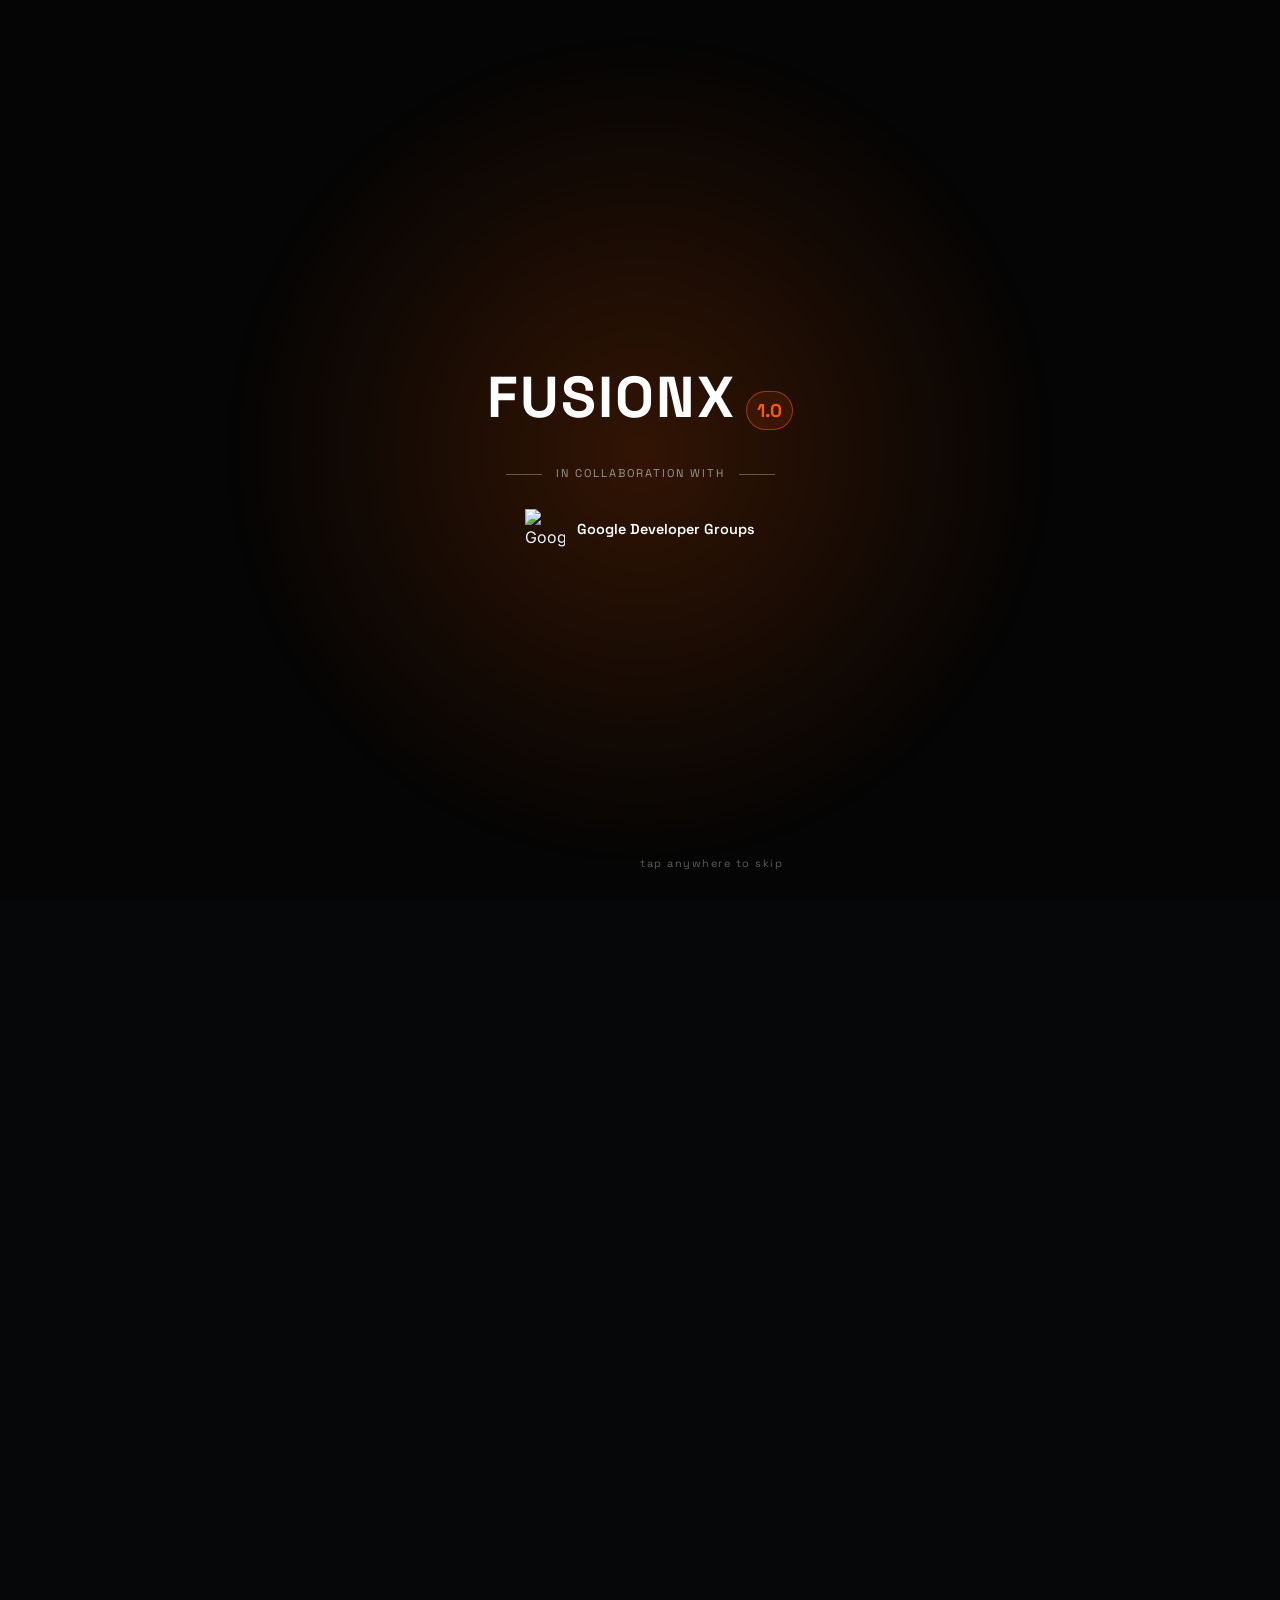
==== commit 902b9ebe: "feat: add juries panel and mentors section with transparent portraits" ====
--- a/index.html
+++ b/index.html
@@ -1310,11 +1310,13 @@
       </a>
       <div class="nav-links" id="navLinks">
         <a href="#about" class="nav-link">ABOUT</a>
-        <a href="#team" class="nav-link">VISION</a>
-        <a href="#people" class="nav-link">ORGANIZERS</a>
         <a href="#tracks" class="nav-link">TRACKS</a>
         <a href="#timeline" class="nav-link">TIMELINE</a>
         <a href="#prizes" class="nav-link">PRIZES</a>
+        <a href="#juries" class="nav-link">JURY PANEL</a>
+        <a href="#mentors" class="nav-link">MENTORS</a>
+        <a href="#team" class="nav-link">VISION</a>
+        <a href="#people" class="nav-link">ORGANIZERS</a>
         <a href="#partners" class="nav-link">PARTNERS</a>
         <a href="https://forms.gle/c6d2iHY61EvM3fXK9" target="_blank" rel="noopener" data-register-link class="nav-link nav-link-cta" style="display:none;">REGISTER NOW</a>
       </div>
@@ -1965,6 +1967,223 @@
     </div>
   </section>
 
+  <!-- ============================================================
+       JURIES PANEL SECTION — Industry Evaluation & Judges
+       ============================================================ -->
+  <section class="juries-section section-pad" id="juries">
+    <div class="juries-glow-orb"></div>
+    <div class="juries-container wrap">
+      <div class="section-head text-center">
+        <div class="eyebrow" style="color: #FF5A00; background: rgba(255, 90, 0, 0.14); border: 1px solid rgba(255, 90, 0, 0.4);">
+          <i class="fa-solid fa-scale-balanced"></i> Evaluation &amp; Mentorship
+        </div>
+        <h2 class="pg" style="color: #ffffff; text-shadow: 0 0 24px rgba(255, 90, 0, 0.25);">
+          The Esteemed <span style="color: #FF5A00;">Jury Panel</span>
+        </h2>
+        <p class="lede" style="color: rgba(255, 255, 255, 0.82); max-width: 760px; margin: 0 auto;">
+          Meet the visionary founders, tech leaders, and software architects who will evaluate and mentor your projects during FUSIONX 1.0.
+        </p>
+      </div>
+
+      <div class="juries-grid" id="juriesGrid">
+        <!-- Jury 1: Arun Prakasam t -->
+        <div class="jury-card">
+          <div class="jury-card-head">
+            <span class="jury-card-badge"><i class="fa-solid fa-gavel"></i> Jury Member</span>
+            <div class="jury-img-wrap">
+              <img src="assets/juries/Arun Prakasam t.png" alt="Arun Prakasam t" class="jury-img" loading="lazy">
+            </div>
+          </div>
+          <div class="jury-card-body">
+            <h3 class="jury-name">Arun Prakasam t</h3>
+            <div class="jury-role"><span class="jury-role-dot"></span> FOUNDER &amp; DIRECTOR</div>
+            <div class="jury-company">
+              <i class="fa-solid fa-building"></i>
+              <span>TEQ Research Solutions India Private Limited</span>
+            </div>
+            <div class="jury-footer">
+              <div class="jury-location">
+                <i class="fa-solid fa-location-dot"></i>
+                <span>NAMAKKAL</span>
+              </div>
+              <div class="jury-tag-indicator">
+                <span class="indicator-dot"></span>
+                <span>Judge</span>
+              </div>
+            </div>
+          </div>
+        </div>
+
+        <!-- Jury 2: MANIKANDAN M -->
+        <div class="jury-card">
+          <div class="jury-card-head">
+            <span class="jury-card-badge"><i class="fa-solid fa-gavel"></i> Jury Member</span>
+            <div class="jury-img-wrap">
+              <img src="assets/juries/MANIKANDAN M.png" alt="MANIKANDAN M" class="jury-img" loading="lazy">
+            </div>
+          </div>
+          <div class="jury-card-body">
+            <h3 class="jury-name">MANIKANDAN M</h3>
+            <div class="jury-role"><span class="jury-role-dot"></span> Apps Dev Intmd Programmer Analyst</div>
+            <div class="jury-company">
+              <i class="fa-solid fa-building"></i>
+              <span>CITI</span>
+            </div>
+            <div class="jury-footer">
+              <div class="jury-location">
+                <i class="fa-solid fa-location-dot"></i>
+                <span>CHENNAI</span>
+              </div>
+              <div class="jury-tag-indicator">
+                <span class="indicator-dot"></span>
+                <span>Judge</span>
+              </div>
+            </div>
+          </div>
+        </div>
+
+        <!-- Jury 3: BAHEERATHAN K -->
+        <div class="jury-card">
+          <div class="jury-card-head">
+            <span class="jury-card-badge"><i class="fa-solid fa-gavel"></i> Jury Member</span>
+            <div class="jury-img-wrap">
+              <img src="assets/juries/BAHEERATHAN K.png" alt="BAHEERATHAN K" class="jury-img" loading="lazy">
+            </div>
+          </div>
+          <div class="jury-card-body">
+            <h3 class="jury-name">BAHEERATHAN K</h3>
+            <div class="jury-role"><span class="jury-role-dot"></span> TECHNICAL MANAGER</div>
+            <div class="jury-company">
+              <i class="fa-solid fa-building"></i>
+              <span>GATEWAY SOFTWARE SOLUTIONS</span>
+            </div>
+            <div class="jury-footer">
+              <div class="jury-location">
+                <i class="fa-solid fa-location-dot"></i>
+                <span>ERODE</span>
+              </div>
+              <div class="jury-tag-indicator">
+                <span class="indicator-dot"></span>
+                <span>Judge</span>
+              </div>
+            </div>
+          </div>
+        </div>
+
+        <!-- Jury 4: PARIVALAVAN M -->
+        <div class="jury-card">
+          <div class="jury-card-head">
+            <span class="jury-card-badge"><i class="fa-solid fa-gavel"></i> Jury Member</span>
+            <div class="jury-img-wrap">
+              <img src="assets/juries/PARIVALAVAN M.png" alt="PARIVALAVAN M" class="jury-img" loading="lazy">
+            </div>
+          </div>
+          <div class="jury-card-body">
+            <h3 class="jury-name">PARIVALAVAN M</h3>
+            <div class="jury-role"><span class="jury-role-dot"></span> ASSOCIATE SOFTWARE ENGINEER</div>
+            <div class="jury-company">
+              <i class="fa-solid fa-building"></i>
+              <span>HEXAWARE TECHNOLOGIES</span>
+            </div>
+            <div class="jury-footer">
+              <div class="jury-location">
+                <i class="fa-solid fa-location-dot"></i>
+                <span>CHENNAI</span>
+              </div>
+              <div class="jury-tag-indicator">
+                <span class="indicator-dot"></span>
+                <span>Judge</span>
+              </div>
+            </div>
+          </div>
+        </div>
+
+        <!-- Jury 5: Sanjiv Raaj R -->
+        <div class="jury-card">
+          <div class="jury-card-head">
+            <span class="jury-card-badge"><i class="fa-solid fa-gavel"></i> Jury Member</span>
+            <div class="jury-img-wrap">
+              <img src="assets/juries/Sanjiv Raaj  R.png" alt="Sanjiv Raaj R" class="jury-img" loading="lazy">
+            </div>
+          </div>
+          <div class="jury-card-body">
+            <h3 class="jury-name">Sanjiv Raaj  R</h3>
+            <div class="jury-role"><span class="jury-role-dot"></span> CEO and Founder</div>
+            <div class="jury-company">
+              <i class="fa-solid fa-building"></i>
+              <span>Guhanix Technology</span>
+            </div>
+            <div class="jury-footer">
+              <div class="jury-location">
+                <i class="fa-solid fa-location-dot"></i>
+                <span>BTM Layout, Bangalore</span>
+              </div>
+              <div class="jury-tag-indicator">
+                <span class="indicator-dot"></span>
+                <span>Judge</span>
+              </div>
+            </div>
+          </div>
+        </div>
+
+      </div>
+    </div>
+  </section>
+
+  <!-- ============================================================
+       MENTORS SECTION — Technical Guidance & Support
+       ============================================================ -->
+  <section class="mentors-section section-pad" id="mentors">
+    <div class="mentors-glow-orb"></div>
+    <div class="mentors-container wrap">
+      <div class="section-head text-center">
+        <div class="eyebrow" style="color: #3DDC97; background: rgba(61, 220, 151, 0.12); border: 1px solid rgba(61, 220, 151, 0.35);">
+          <i class="fa-solid fa-chalkboard-user"></i> Technical Mentorship
+        </div>
+        <h2 class="pg" style="color: #ffffff; text-shadow: 0 0 24px rgba(61, 220, 151, 0.25);">
+          Hackathon <span style="color: #3DDC97;">Mentors</span>
+        </h2>
+        <p class="lede" style="color: rgba(255, 255, 255, 0.82); max-width: 760px; margin: 0 auto;">
+          Experienced developers and community leaders guiding your teams through technical challenges, architecture, and deployment.
+        </p>
+      </div>
+
+      <div class="mentors-grid" id="mentorsGrid">
+        <!-- Mentor 1: RAJESH K -->
+        <div class="mentor-card">
+          <div class="mentor-card-head">
+            <span class="mentor-card-badge"><i class="fa-solid fa-code"></i> Mentor</span>
+            <div class="mentor-community-pill">
+              <img src="assets/gdg-logo.png" alt="GDG logo">
+              <span>GDGoC Organizer, PEC</span>
+            </div>
+            <div class="mentor-img-wrap">
+              <img src="assets/juries/rajesh.png" alt="RAJESH K" class="mentor-img" loading="lazy">
+            </div>
+          </div>
+          <div class="mentor-card-body">
+            <h3 class="mentor-name">RAJESH K</h3>
+            <div class="mentor-role"><span class="mentor-role-dot"></span> FullStack Developer</div>
+            <div class="mentor-company">
+              <i class="fa-solid fa-briefcase"></i>
+              <span>Intern Vibexio Pvt Ltd, Chennai</span>
+            </div>
+            <div class="mentor-footer">
+              <div class="mentor-location">
+                <i class="fa-solid fa-location-dot"></i>
+                <span>Chennai</span>
+              </div>
+              <div class="mentor-status-tag">
+                <i class="fa-solid fa-laptop-code"></i>
+                <span>Tech Mentor</span>
+              </div>
+            </div>
+          </div>
+        </div>
+      </div>
+    </div>
+  </section>
+
   <section class="section-pad" id="people"
     style="padding-top: 30px; background: #000000 url('assets/bg-texture.png') center center / cover no-repeat; color: #ffffff; position: relative;">
     <div style="position: absolute; inset: 0; background: radial-gradient(circle at 50% 30%, rgba(0,0,0,0.55) 0%, rgba(0,0,0,0.9) 85%); pointer-events: none;"></div>
@@ -2739,6 +2958,75 @@
     // this fires on every open copy of the site automatically.
     window.addEventListener('fx:live-update', renderPeopleGrid);
 
+    function renderJuriesGrid() {
+      var grid = document.getElementById('juriesGrid');
+      if (!grid) return;
+      var juries = (window.FX_PUBLISHED_DATA && window.FX_PUBLISHED_DATA.juries) || null;
+      if (!Array.isArray(juries) || !juries.length) return;
+      grid.innerHTML = juries.map(function (j) {
+        var name = j.name || '';
+        var role = j.role || '';
+        var company = j.company || '';
+        var loc = j.location || '';
+        var img = j.img || '';
+        return '<div class="jury-card">'
+          + '<div class="jury-card-head">'
+          + '<span class="jury-card-badge"><i class="fa-solid fa-gavel"></i> Jury Member</span>'
+          + '<div class="jury-img-wrap"><img src="' + img + '" alt="' + name + '" class="jury-img" loading="lazy"></div>'
+          + '</div>'
+          + '<div class="jury-card-body">'
+          + '<h3 class="jury-name">' + name + '</h3>'
+          + '<div class="jury-role"><span class="jury-role-dot"></span> ' + role + '</div>'
+          + '<div class="jury-company"><i class="fa-solid fa-building"></i> <span>' + company + '</span></div>'
+          + '<div class="jury-footer">'
+          + '<div class="jury-location"><i class="fa-solid fa-location-dot"></i> <span>' + loc + '</span></div>'
+          + '<div class="jury-tag-indicator"><span class="indicator-dot"></span> <span>Judge</span></div>'
+          + '</div>'
+          + '</div>'
+          + '</div>';
+      }).join('');
+    }
+    document.addEventListener('DOMContentLoaded', renderJuriesGrid);
+    window.addEventListener('fx:live-update', renderJuriesGrid);
+
+    function renderMentorsGrid() {
+      var grid = document.getElementById('mentorsGrid');
+      if (!grid) return;
+      var mentors = (window.FX_PUBLISHED_DATA && window.FX_PUBLISHED_DATA.mentors) || null;
+      if (!Array.isArray(mentors) || !mentors.length) return;
+      grid.innerHTML = mentors.map(function (m) {
+        var name = m.name || '';
+        var role = m.role || '';
+        var org = m.organization || m.company || '';
+        var badge = m.badge || 'GDGoC Organizer, PEC';
+        var loc = m.location || 'Chennai';
+        var img = m.img || 'assets/juries/rajesh.png';
+        return '<div class="mentor-card">'
+          + '<div class="mentor-card-head">'
+          + '<span class="mentor-card-badge"><i class="fa-solid fa-code"></i> Mentor</span>'
+          + '<div class="mentor-community-pill">'
+          + '<img src="assets/gdg-logo.png" alt="GDG logo">'
+          + '<span>' + badge + '</span>'
+          + '</div>'
+          + '<div class="mentor-img-wrap">'
+          + '<img src="' + img + '" alt="' + name + '" class="mentor-img" loading="lazy">'
+          + '</div>'
+          + '</div>'
+          + '<div class="mentor-card-body">'
+          + '<h3 class="mentor-name">' + name + '</h3>'
+          + '<div class="mentor-role"><span class="mentor-role-dot"></span> ' + role + '</div>'
+          + '<div class="mentor-company"><i class="fa-solid fa-briefcase"></i> <span>' + org + '</span></div>'
+          + '<div class="mentor-footer">'
+          + '<div class="mentor-location"><i class="fa-solid fa-location-dot"></i> <span>' + loc + '</span></div>'
+          + '<div class="mentor-status-tag"><i class="fa-solid fa-laptop-code"></i> <span>Tech Mentor</span></div>'
+          + '</div>'
+          + '</div>'
+          + '</div>';
+      }).join('');
+    }
+    document.addEventListener('DOMContentLoaded', renderMentorsGrid);
+    window.addEventListener('fx:live-update', renderMentorsGrid);
+
     function openMembersModal(groupKey) {
       const MEMBERS_DATA = getMembersData();
       const data = MEMBERS_DATA[groupKey];
--- a/style.css
+++ b/style.css
@@ -0,0 +1,2297 @@
+/* ==========================================================================
+   FUSIONX 1.0 — DESIGN SYSTEM
+   A clean, confident, editorial-tech visual language.
+   Palette: #FFFFFF (white) · #0A0A0A (black) · #FF5A00 (signal orange)
+   No neon glow overload, no scroll-jacked sections — motion earns its keep.
+   ========================================================================== */
+
+@import url('https://fonts.googleapis.com/css2?family=Space+Grotesk:wght@500;600;700;800&family=Inter:wght@400;500;600;700&family=JetBrains+Mono:wght@500;600&display=swap');
+
+:root {
+  --white: #FFFFFF;
+  --black: #0A0A0A;
+  --ink: #101010;
+  --orange: #FF5A00;
+  --orange-dark: #C43E00;
+  --orange-tint: #FFF1E8;
+  --orange-glow: rgba(255, 90, 0, 0.28);
+
+  --grey-900: #171717;
+  --grey-700: #3A3A3A;
+  --grey-500: #6E6E6E;
+  --grey-300: #B8B8B8;
+  --grey-100: #ECECEC;
+  --grey-050: #F6F6F6;
+
+  --line: rgba(10,10,10,0.12);
+  --line-strong: rgba(10,10,10,0.22);
+  --line-on-black: rgba(255,255,255,0.14);
+  --line-on-black-strong: rgba(255,255,255,0.28);
+
+  --font-display: 'Space Grotesk', -apple-system, sans-serif;
+  --font-body: 'Inter', -apple-system, sans-serif;
+  --font-mono: 'JetBrains Mono', monospace;
+
+  --radius-sm: 10px;
+  --radius-md: 16px;
+  --radius-lg: 24px;
+  --container: 1120px;
+
+  --shadow-sm: 0 2px 10px rgba(10,10,10,0.06);
+  --shadow-md: 0 12px 32px rgba(10,10,10,0.10);
+  --shadow-lg: 0 24px 60px rgba(10,10,10,0.16);
+
+  /* legacy aliases so existing funnel-page JS/markup that reference old
+     tokens keep working without needing every inline style rewritten */
+  --pure-white: #FFFFFF;
+  --pitch-black: #0A0A0A;
+  --circuit-grey: #6E6E6E;
+  --gcc-red: var(--orange);
+  --ignite: var(--orange);
+  --collide: var(--orange);
+  --sunny-yellow: var(--orange);
+  --leaf-green: var(--orange);
+  --emerald-neon: #1C9A5B;
+  --red-glow: var(--orange-glow);
+  --red-glow-bright: rgba(255, 90, 0, 0.5);
+  --glass-border: var(--line);
+  --surface: #FFFFFF;
+  --surface2: #F6F6F6;
+  --line-strong-old: var(--line-strong);
+  --muted: var(--grey-500);
+  --muted2: var(--grey-700);
+  --text-main: var(--ink);
+  --text-muted: var(--grey-500);
+  --text-dim: var(--grey-300);
+  --bg: #FFFFFF;
+}
+
+* , *::before, *::after { box-sizing: border-box; margin: 0; padding: 0; }
+
+html { scroll-behavior: smooth; }
+
+body {
+  background-color: #060709 !important;
+  background-image: none !important;
+  color: #f0f3f8;
+  font-family: var(--font-body);
+  line-height: 1.6;
+  -webkit-font-smoothing: antialiased;
+  overflow-x: hidden;
+}
+
+/* Background Technical Floor */
+.bg-floor-container {
+  position: fixed;
+  top: 0;
+  left: 0;
+  width: 100vw;
+  height: 100vh;
+  z-index: 0;
+  overflow: hidden;
+  pointer-events: none;
+}
+
+.bg-floor-img {
+  width: 100%;
+  height: 100%;
+  object-fit: cover;
+  opacity: 0.55;
+  transform: scale(1.05);
+  filter: contrast(1.1) brightness(0.9);
+}
+
+.bg-overlay-vignette {
+  position: absolute;
+  top: 0;
+  left: 0;
+  width: 100%;
+  height: 100%;
+  background: radial-gradient(circle at center, rgba(6, 7, 9, 0.1) 0%, rgba(6, 7, 9, 0.92) 85%);
+}
+
+h1, h2, h3, h4 {
+  font-family: var(--font-display);
+  color: var(--ink);
+  line-height: 1.12;
+  letter-spacing: -0.02em;
+}
+
+a { color: inherit; text-decoration: none; }
+ul { list-style: none; }
+img { max-width: 100%; display: block; }
+button { font-family: inherit; cursor: pointer; }
+
+.container, .wrap {
+  max-width: var(--container);
+  margin: 0 auto;
+  padding: 0 24px;
+}
+
+main.wrap {
+  padding: 56px 24px 100px;
+  max-width: 720px;
+}
+
+/* ==========================================================================
+   NAVIGATION BAR
+   ========================================================================== */
+header {
+  position: fixed;
+  top: 16px;
+  left: 0;
+  right: 0;
+  width: 100%;
+  z-index: 1000;
+  background: transparent;
+  border-bottom: none;
+  pointer-events: none;
+}
+
+.navbar, header .nav {
+  pointer-events: auto;
+  margin: 0 auto;
+  width: calc(100% - 48px);
+  max-width: 1200px;
+  background: rgba(10, 10, 10, 0.92);
+  backdrop-filter: blur(16px);
+  -webkit-backdrop-filter: blur(16px);
+  border: 1px solid rgba(255, 90, 0, 0.35);
+  border-radius: 50px;
+  padding: 10px 24px;
+  display: flex;
+  align-items: center;
+  justify-content: space-between;
+  box-shadow: 0 10px 30px rgba(0,0,0,0.8);
+}
+
+.nav-brand, header .brand {
+  display: flex;
+  align-items: center;
+  gap: 12px;
+  font-family: var(--font-display);
+  font-weight: 700;
+  font-size: 1.15rem;
+  color: #FFFFFF;
+  text-decoration: none;
+}
+
+.nav-brand img, header .brand img {
+  height: 34px;
+  width: auto;
+  filter: drop-shadow(0 0 8px var(--orange-glow));
+}
+
+.mark { position: relative; width: 26px; height: 26px; }
+.mark .c1, .mark .c2 {
+  position: absolute; width: 15px; height: 15px; border-radius: 50%;
+}
+.mark .c1 { background: var(--orange); left: 0; top: 3px; }
+.mark .c2 { background: var(--white); right: 0; bottom: 3px; }
+
+.nav-meta {
+  font-family: var(--font-mono);
+  font-size: 0.8rem;
+  color: var(--orange);
+  letter-spacing: 0.05em;
+}
+
+.nav-menu {
+  display: flex;
+  align-items: center;
+  gap: 22px;
+  list-style: none;
+  margin: 0;
+  padding: 0;
+}
+
+.nav-link, .nav-links a {
+  font-size: 0.88rem;
+  color: var(--grey-300);
+  font-weight: 500;
+  transition: color 0.3s ease;
+  text-decoration: none;
+}
+
+.nav-link:hover, .nav-link.active, .nav-links a:hover {
+  color: #FFFFFF;
+}
+
+.nav-btn, .nav-cta {
+  background: linear-gradient(135deg, var(--orange) 0%, var(--orange-dark) 100%);
+  border: 1px solid var(--orange);
+  color: #FFFFFF !important;
+  padding: 8px 20px;
+  border-radius: 30px;
+  font-weight: 600;
+  font-size: 0.88rem;
+  box-shadow: 0 0 20px var(--orange-glow);
+  transition: all 0.3s ease;
+  text-decoration: none;
+  display: inline-flex;
+  align-items: center;
+}
+
+.nav-btn:hover, .nav-cta:hover {
+  transform: translateY(-2px);
+  box-shadow: 0 0 35px var(--red-glow-bright);
+}
+
+@media (max-width: 900px) {
+  .nav-menu { display: none; }
+}
+
+/* ==========================================================================
+   TYPOGRAPHY HELPERS / SECTION SCAFFOLDING
+   ========================================================================== */
+.eyebrow {
+  display: inline-flex;
+  align-items: center;
+  gap: 8px;
+  font-family: var(--font-mono);
+  font-size: 0.72rem;
+  letter-spacing: 0.14em;
+  text-transform: uppercase;
+  color: var(--orange);
+  margin-bottom: 14px;
+}
+.eyebrow::before {
+  content: '';
+  width: 7px; height: 7px; border-radius: 50%;
+  background: var(--orange);
+}
+.section-on-black .eyebrow { color: var(--orange); }
+
+.pg {
+  font-size: clamp(2rem, 4.4vw, 3.1rem);
+  font-weight: 700;
+  margin-bottom: 18px;
+  color: #FFFFFF;
+}
+
+.lede {
+  font-size: 1.08rem;
+  color: rgba(240, 243, 248, 0.85);
+  max-width: 640px;
+  margin-bottom: 28px;
+}
+.section-on-black .lede { color: rgba(255,255,255,0.85); }
+
+section.on-white {
+  background: rgba(255, 255, 255, 0.90);
+  backdrop-filter: blur(8px);
+  -webkit-backdrop-filter: blur(8px);
+  color: var(--ink);
+}
+section.on-black, .section-on-black {
+  background: linear-gradient(rgba(10, 10, 10, 0.85), rgba(10, 10, 10, 0.90)), url('assets/college-bg.jpg') no-repeat center center / cover fixed;
+  color: var(--white);
+}
+#timeline {
+  background: linear-gradient(rgba(10, 10, 10, 0.85), rgba(10, 10, 10, 0.90)), url('assets/clg.webp') no-repeat center center / cover fixed !important;
+}
+.section-on-black h1, .section-on-black h2, .section-on-black h3 { color: var(--white); }
+
+.section-pad { padding: 110px 0; }
+@media (max-width: 760px) { .section-pad { padding: 72px 0; } }
+
+.divider { border: none; border-top: 1px solid var(--line); margin: 40px 0; }
+
+/* ==========================================================================
+   BUTTONS
+   ========================================================================== */
+.btn {
+  display: inline-flex;
+  align-items: center;
+  justify-content: center;
+  gap: 10px;
+  padding: 14px 28px;
+  border-radius: 999px;
+  font-weight: 600;
+  font-size: 0.95rem;
+  border: none;
+  cursor: pointer;
+  transition: transform 0.2s ease, box-shadow 0.2s ease, background 0.2s ease, color 0.2s ease;
+  white-space: nowrap;
+}
+.btn-primary {
+  background: var(--orange);
+  color: var(--white);
+  box-shadow: 0 10px 30px var(--orange-glow);
+}
+.btn-primary:hover:not(:disabled) { background: var(--orange-dark); transform: translateY(-2px); }
+.btn-primary:disabled { opacity: 0.55; cursor: not-allowed; }
+
+.btn-dark {
+  background: var(--ink);
+  color: var(--white);
+}
+.btn-dark:hover:not(:disabled) { background: #000; transform: translateY(-2px); }
+
+.btn-outline {
+  background: transparent;
+  color: var(--ink);
+  border: 1.5px solid var(--line-strong);
+}
+.btn-outline:hover:not(:disabled) { border-color: var(--orange); color: var(--orange); }
+.section-on-black .btn-outline { color: var(--white); border-color: var(--line-on-black-strong); }
+.section-on-black .btn-outline:hover { border-color: var(--orange); color: var(--orange); }
+
+.btn-disabled {
+  display: inline-flex; align-items: center; justify-content: center;
+  padding: 14px 28px; border-radius: 999px; font-weight: 600; font-size: 0.95rem;
+  background: var(--grey-100); color: var(--grey-500); cursor: not-allowed;
+}
+
+.btn-full { width: 100%; }
+
+/* ==========================================================================
+   CARDS
+   ========================================================================== */
+.card {
+  background: var(--white);
+  border: 1px solid var(--line);
+  border-radius: var(--radius-md);
+  padding: 32px;
+  box-shadow: var(--shadow-sm);
+  transition: box-shadow 0.3s ease, transform 0.3s ease, border-color 0.3s ease;
+}
+.card:hover { box-shadow: var(--shadow-md); }
+
+.section-on-black .card {
+  background: #131313;
+  border-color: var(--line-on-black);
+  box-shadow: none;
+}
+.section-on-black .card:hover { border-color: rgba(255,90,0,0.4); }
+
+/* ==========================================================================
+   FORM FIELDS
+   ========================================================================== */
+.fgroup { margin-bottom: 20px; }
+.field-label {
+  display: block;
+  font-size: 0.82rem;
+  font-weight: 600;
+  color: var(--grey-700);
+  margin-bottom: 8px;
+}
+.section-on-black .field-label { color: rgba(255,255,255,0.75); }
+
+.field {
+  width: 100%;
+  padding: 13px 16px;
+  border-radius: var(--radius-sm);
+  border: 1.5px solid var(--line);
+  background: var(--white);
+  color: var(--ink);
+  font-family: var(--font-body);
+  font-size: 0.96rem;
+  transition: border-color 0.2s ease, box-shadow 0.2s ease;
+}
+.field:focus {
+  outline: none;
+  border-color: var(--orange);
+  box-shadow: 0 0 0 4px var(--orange-tint);
+}
+.field:disabled { background: var(--grey-050); color: var(--grey-500); }
+.field::placeholder { color: var(--grey-300); }
+
+.grid2 {
+  display: grid;
+  grid-template-columns: 1fr 1fr;
+  gap: 16px;
+}
+@media (max-width: 640px) { .grid2 { grid-template-columns: 1fr; } }
+
+.error-text { font-size: 0.82rem; color: var(--orange-dark); margin-top: 8px; display: none; font-weight: 500; }
+.error-text.show { display: block; }
+
+/* ==========================================================================
+   STEP TRACKER
+   ========================================================================== */
+.step-track {
+  display: grid;
+  grid-template-columns: repeat(4, 1fr);
+  gap: 8px;
+  margin-bottom: 32px;
+}
+.step-track div {
+  height: 4px;
+  border-radius: 4px;
+  background: var(--grey-100);
+}
+.step-track div.done { background: var(--ink); }
+.step-track div.now {
+  background: var(--orange);
+  position: relative;
+  overflow: hidden;
+}
+.step-track div.now::after {
+  content: '';
+  position: absolute; inset: 0;
+  background: linear-gradient(90deg, transparent, rgba(255,255,255,0.7), transparent);
+  animation: stepShimmer 1.6s linear infinite;
+}
+@keyframes stepShimmer { from { transform: translateX(-100%); } to { transform: translateX(100%); } }
+
+/* ==========================================================================
+   BADGES / AVATARS / MEMBER ROWS
+   ========================================================================== */
+.badge {
+  font-family: var(--font-mono);
+  font-size: 0.72rem;
+  padding: 5px 12px;
+  border-radius: 999px;
+  font-weight: 600;
+}
+.badge.lead { background: var(--orange-tint); color: var(--orange-dark); }
+.badge.joined { background: #EAF6EE; color: #1C9A5B; }
+.badge.pending { background: var(--grey-100); color: var(--grey-500); animation: pendingPulse 2.2s ease-in-out infinite; }
+@keyframes pendingPulse { 0%,100%{opacity:.6;} 50%{opacity:1;} }
+
+.avatar {
+  width: 42px; height: 42px; border-radius: 50%;
+  background: var(--ink); color: var(--white);
+  display: flex; align-items: center; justify-content: center;
+  font-family: var(--font-mono); font-weight: 700; font-size: 0.85rem;
+  flex-shrink: 0;
+}
+
+.member-row {
+  display: flex; align-items: center; gap: 14px;
+  padding: 14px 4px;
+  border-bottom: 1px solid var(--line);
+}
+.member-row:last-child { border-bottom: none; }
+.member-info { flex: 1; min-width: 0; }
+.member-info .name { font-weight: 600; font-size: 0.95rem; }
+.member-info .mail { font-size: 0.84rem; color: var(--grey-500); }
+
+.mono { font-family: var(--font-mono); }
+.note { font-size: 0.85rem; color: var(--grey-500); }
+
+/* ==========================================================================
+   PROGRESS BAR
+   ========================================================================== */
+.progress-track {
+  width: 100%; height: 8px; border-radius: 6px;
+  background: var(--grey-100); overflow: hidden; margin-top: 8px;
+}
+.progress-fill {
+  height: 100%; border-radius: 6px;
+  background: linear-gradient(90deg, var(--orange), var(--orange-dark));
+  position: relative; overflow: hidden;
+  transition: width 0.5s cubic-bezier(0.4,0,0.2,1);
+}
+.progress-fill::after {
+  content: ''; position: absolute; inset: 0;
+  background: linear-gradient(110deg, transparent 20%, rgba(255,255,255,0.55) 50%, transparent 80%);
+  background-size: 200% 100%;
+  animation: progressShimmer 1.8s linear infinite;
+}
+@keyframes progressShimmer { 0% { background-position: 150% 0; } 100% { background-position: -50% 0; } }
+
+/* ==========================================================================
+   SHARED ANIMATION ENGINE HOOKS (animations.js)
+   ========================================================================== */
+body.fx-page-enter { opacity: 0; transform: translateY(6px); }
+body.fx-page-enter-active {
+  opacity: 1; transform: translateY(0);
+  transition: opacity 0.45s ease, transform 0.45s cubic-bezier(0.16,1,0.3,1);
+}
+.fx-reveal {
+  opacity: 0; transform: translateY(26px);
+  transition: opacity 0.6s cubic-bezier(0.16,1,0.3,1), transform 0.6s cubic-bezier(0.16,1,0.3,1);
+}
+.fx-reveal-in { opacity: 1; transform: translateY(0); }
+.fx-btn { position: relative; overflow: hidden; }
+.fx-btn:hover:not(:disabled) { transform: translateY(-2px); }
+.fx-ripple {
+  position: absolute; border-radius: 50%;
+  background: rgba(255,255,255,0.4);
+  transform: scale(0);
+  animation: fxRippleAnim 0.6s ease-out forwards;
+  pointer-events: none;
+}
+@keyframes fxRippleAnim { to { transform: scale(1); opacity: 0; } }
+
+/* stagger helper: children get increasing delay */
+.fx-stagger > * { transition-delay: calc(var(--i, 0) * 90ms); }
+
+/* ==========================================================================
+   INDEX PAGE — SPECIFIC SECTIONS
+   ==========================================================================
+   SECTION 1: HERO (PAGE 1)
+   (Styled via css/style.css, css/animations.css, css/responsive.css)
+   ========================================================================== */
+
+/* About / photo-backed panel */
+.about-panel {
+  position: relative;
+  border-radius: var(--radius-lg);
+  overflow: hidden;
+  min-height: 420px;
+  display: flex;
+  align-items: flex-end;
+  background-image: url('about1.webp');
+  background-size: cover;
+  background-position: center;
+}
+.about-panel::before {
+  content: '';
+  position: absolute; inset: 0;
+  background: linear-gradient(180deg, rgba(10,10,10,0.15) 0%, rgba(10,10,10,0.92) 85%);
+}
+.about-panel-content { position: relative; z-index: 2; padding: 48px; color: var(--white); }
+.about-panel-content .pg { color: var(--white); }
+.about-grid {
+  display: grid;
+  grid-template-columns: 1fr 1fr;
+  gap: 48px;
+  align-items: center;
+}
+@media (max-width: 860px) { .about-grid { grid-template-columns: 1fr; } .about-panel { min-height: 320px; } }
+
+.feature-list { display: grid; gap: 14px; }
+.feature-item {
+  display: flex; gap: 14px; align-items: flex-start;
+  padding: 16px;
+  border: 1px solid var(--line);
+  border-radius: var(--radius-sm);
+  transition: border-color 0.25s ease, transform 0.25s ease;
+}
+.feature-item:hover { border-color: var(--orange); transform: translateX(4px); }
+.feature-num {
+  font-family: var(--font-mono); font-weight: 700; color: var(--orange);
+  font-size: 0.85rem; flex-shrink: 0; width: 28px;
+}
+.feature-item h4 { font-size: 0.98rem; margin-bottom: 4px; }
+.feature-item p { font-size: 0.86rem; color: var(--grey-500); }
+
+/* Section header (centered) */
+.section-head { text-align: center; max-width: 640px; margin: 0 auto 56px; }
+.section-head .eyebrow { justify-content: center; }
+.section-head h2, .section-head .pg { color: #FFFFFF !important; }
+.section-head .lede { color: rgba(240, 243, 248, 0.85) !important; margin-left: auto; margin-right: auto; }
+
+/* Timeline */
+.timeline { position: relative; max-width: 760px; margin: 0 auto; }
+.timeline::before {
+  content: ''; position: absolute; left: 19px; top: 8px; bottom: 8px; width: 2px;
+  background: var(--line-on-black);
+}
+.tl-item { position: relative; padding-left: 56px; margin-bottom: 36px; }
+.tl-item:last-child { margin-bottom: 0; }
+.tl-dot {
+  position: absolute; left: 10px; top: 4px;
+  width: 20px; height: 20px; border-radius: 50%;
+  background: var(--black); border: 3px solid var(--orange);
+}
+.section-on-black .tl-dot { background: var(--orange); border-color: var(--black); }
+.tl-time { font-family: var(--font-mono); font-size: 0.76rem; color: var(--orange); margin-bottom: 4px; }
+.tl-title { font-size: 1.05rem; font-weight: 700; margin-bottom: 4px; }
+.tl-desc { font-size: 0.9rem; color: var(--grey-500); }
+.section-on-black .tl-desc { color: rgba(255,255,255,0.6); }
+
+/* Track / theme cards */
+.track-grid { display: grid; grid-template-columns: repeat(3, 1fr); gap: 20px; }
+@media (max-width: 860px) { .track-grid { grid-template-columns: 1fr 1fr; } }
+@media (max-width: 560px) { .track-grid { grid-template-columns: 1fr; } }
+.track-card {
+  padding: 28px; border-radius: var(--radius-md);
+  border: 1px solid var(--line); background: var(--white);
+  transition: transform 0.3s ease, box-shadow 0.3s ease, border-color 0.3s ease;
+}
+.track-card:hover { transform: translateY(-6px); box-shadow: var(--shadow-md); border-color: var(--orange); }
+.track-icon {
+  width: 46px; height: 46px; border-radius: 12px;
+  background: var(--orange-tint); color: var(--orange);
+  display: flex; align-items: center; justify-content: center;
+  font-size: 1.3rem; margin-bottom: 18px;
+}
+.track-card h4 { font-size: 1.05rem; margin-bottom: 8px; }
+.track-card p { font-size: 0.88rem; color: var(--grey-500); }
+
+/* Team-formation feature grid (replaces old scroll-jacked card stack) */
+.formation-grid { display: grid; grid-template-columns: repeat(4, 1fr); gap: 18px; }
+@media (max-width: 900px) { .formation-grid { grid-template-columns: 1fr 1fr; } }
+@media (max-width: 560px) { .formation-grid { grid-template-columns: 1fr; } }
+.formation-card {
+  background: #131313; border: 1px solid var(--line-on-black);
+  border-radius: var(--radius-md); padding: 26px;
+  transition: transform 0.3s ease, border-color 0.3s ease;
+}
+.formation-card:hover { transform: translateY(-6px); border-color: var(--orange); }
+.formation-step {
+  font-family: var(--font-mono); color: var(--orange); font-size: 0.78rem; margin-bottom: 14px;
+}
+.formation-card h4 { color: var(--white); font-size: 1.02rem; margin-bottom: 8px; }
+.formation-card p { color: rgba(255,255,255,0.62); font-size: 0.86rem; }
+
+/* Prize tier cards (replaces old scroll-jacked trophy spin) */
+.prize-grid { display: grid; grid-template-columns: 1.1fr 1fr 1fr; gap: 20px; align-items: end; }
+@media (max-width: 860px) { .prize-grid { grid-template-columns: 1fr; } }
+.prize-card {
+  border-radius: var(--radius-lg);
+  padding: 36px 28px;
+  text-align: center;
+  border: 1px solid var(--line-on-black);
+  background: #131313;
+  transition: transform 0.35s ease, box-shadow 0.35s ease;
+}
+.prize-card:hover { transform: translateY(-8px); }
+.prize-card.gold {
+  background: linear-gradient(160deg, #1a1a1a, #0a0a0a);
+  border-color: rgba(255,90,0,0.5);
+  box-shadow: 0 20px 60px rgba(255,90,0,0.18);
+  padding-top: 44px;
+}
+.prize-medal { font-size: 2.2rem; margin-bottom: 14px; }
+.prize-amount { font-family: var(--font-display); font-weight: 800; font-size: 2.1rem; color: var(--white); }
+.prize-card.gold .prize-amount { color: var(--orange); font-size: 2.6rem; }
+.prize-rank { font-size: 0.82rem; color: rgba(255,255,255,0.55); margin-top: 6px; text-transform: uppercase; letter-spacing: 0.08em; }
+.prize-extra { margin-top: 40px; display: grid; grid-template-columns: repeat(3,1fr); gap: 16px; }
+@media (max-width: 760px) { .prize-extra { grid-template-columns: 1fr; } }
+.prize-extra .card { background: #131313; border-color: var(--line-on-black); text-align: center; padding: 22px; transition: transform 0.3s ease, border-color 0.3s ease; }
+.prize-extra .card:hover { transform: translateY(-4px); border-color: rgba(255, 90, 0, 0.4); }
+.prize-extra .card h4 { color: var(--white); font-size: 0.95rem; margin-bottom: 6px; }
+.prize-extra .card p { color: rgba(255,255,255,0.6); font-size: 0.82rem; }
+
+/* ===== PRIZE POOL DYNAMIC ANIMATED CARD ===== */
+@keyframes prizePulseGlow {
+  0%, 100% {
+    box-shadow: 0 0 35px rgba(255, 90, 0, 0.28), 0 20px 50px rgba(0, 0, 0, 0.8), inset 0 0 20px rgba(255, 90, 0, 0.15);
+    border-color: rgba(255, 90, 0, 0.65);
+  }
+  50% {
+    box-shadow: 0 0 65px rgba(255, 140, 0, 0.5), 0 25px 70px rgba(255, 90, 0, 0.35), inset 0 0 35px rgba(255, 140, 0, 0.3);
+    border-color: rgba(255, 175, 60, 0.95);
+  }
+}
+
+@keyframes trophyFloat {
+  0%, 100% {
+    transform: translateY(0px) rotate(0deg) scale(1);
+    filter: drop-shadow(0 0 15px rgba(255, 160, 0, 0.6));
+  }
+  50% {
+    transform: translateY(-12px) rotate(5deg) scale(1.1);
+    filter: drop-shadow(0 0 30px rgba(255, 200, 0, 0.95));
+  }
+}
+
+@keyframes shineSweep {
+  0% { background-position: -200% center; }
+  100% { background-position: 200% center; }
+}
+
+@keyframes floatBadge {
+  0%, 100% { transform: translateY(0px); }
+  50% { transform: translateY(-5px); }
+}
+
+.prize-card-animated {
+  position: relative;
+  max-width: 520px;
+  width: 100%;
+  text-align: center;
+  padding: 44px 32px 36px;
+  background: radial-gradient(circle at var(--mouse-x, 50%) var(--mouse-y, 50%), rgba(255, 100, 0, 0.24) 0%, rgba(20, 20, 26, 0.96) 75%);
+  border: 1.5px solid rgba(255, 90, 0, 0.6);
+  border-radius: 2rem;
+  animation: prizePulseGlow 4s ease-in-out infinite;
+  transform-style: preserve-3d;
+  transition: transform 0.25s cubic-bezier(0.2, 0.8, 0.2, 1), box-shadow 0.3s ease;
+  overflow: hidden;
+}
+
+.prize-card-animated::before {
+  content: '';
+  position: absolute;
+  top: -50%;
+  left: -50%;
+  width: 200%;
+  height: 200%;
+  background: conic-gradient(from 0deg, transparent 0deg, rgba(255, 90, 0, 0.12) 60deg, transparent 120deg);
+  animation: rotateConic 8s linear infinite;
+  pointer-events: none;
+  opacity: 0.8;
+}
+
+@keyframes rotateConic {
+  from { transform: rotate(0deg); }
+  to { transform: rotate(360deg); }
+}
+
+.prize-medal-animated {
+  font-size: 3.8rem;
+  margin-bottom: 8px;
+  display: inline-block;
+  animation: trophyFloat 3.5s ease-in-out infinite;
+  cursor: pointer;
+  user-select: none;
+}
+
+.prize-amount-animated {
+  font-size: 3.8rem;
+  font-weight: 900;
+  font-family: var(--font-display);
+  background: linear-gradient(90deg, #FF5A00 0%, #FFC700 30%, #FFFFFF 50%, #FFC700 70%, #FF5A00 100%);
+  background-size: 200% auto;
+  -webkit-background-clip: text;
+  background-clip: text;
+  -webkit-text-fill-color: transparent;
+  animation: shineSweep 4s linear infinite;
+  letter-spacing: -0.02em;
+  line-height: 1.1;
+  margin: 6px 0;
+  text-shadow: 0 0 30px rgba(255, 90, 0, 0.3);
+}
+
+.prize-badges-row {
+  display: flex;
+  justify-content: center;
+  gap: 10px;
+  flex-wrap: wrap;
+  margin-top: 18px;
+}
+
+.prize-pill-badge {
+  display: inline-flex;
+  align-items: center;
+  gap: 6px;
+  background: rgba(255, 90, 0, 0.14);
+  border: 1px solid rgba(255, 90, 0, 0.38);
+  color: #FFA066;
+  font-size: 0.78rem;
+  font-weight: 700;
+  padding: 6px 14px;
+  border-radius: 20px;
+  letter-spacing: 0.04em;
+  text-transform: uppercase;
+  animation: floatBadge 3s ease-in-out infinite;
+}
+.prize-pill-badge:nth-child(2) { animation-delay: 0.5s; }
+.prize-pill-badge:nth-child(3) { animation-delay: 1s; }
+
+/* ===== ORGANIZED BY GROWING CODERS CLUB SECTION (#people) ===== */
+#people {
+  background-color: #000000 !important;
+  background: #000000 !important;
+  color: #FFFFFF !important;
+}
+
+#people .section-head h2,
+#people .section-head h2.pg,
+#people h2,
+#people h3 {
+  color: #FFFFFF !important;
+  text-shadow: 0 0 20px rgba(255, 255, 255, 0.15);
+}
+
+#people .section-head .lede,
+#people p.lede,
+#people p {
+  color: rgba(255, 255, 255, 0.85) !important;
+}
+
+#people .eyebrow {
+  color: #FF5A00 !important;
+  background: rgba(255, 90, 0, 0.15) !important;
+  border: 1px solid rgba(255, 90, 0, 0.4) !important;
+}
+
+/* Organizer / member avatars grid */
+.people-grid {
+  display: flex;
+  justify-content: center;
+  align-items: stretch;
+  flex-wrap: wrap;
+  gap: 24px;
+  max-width: 960px;
+  margin: 0 auto;
+}
+@media (max-width: 860px) {
+  .people-grid { gap: 16px; }
+}
+.person-card {
+  text-align: center;
+  padding: 32px 24px;
+  flex: 1 1 250px;
+  max-width: 290px;
+  background: #111115;
+  border: 1.5px solid rgba(255, 255, 255, 0.18);
+  border-radius: var(--radius-md);
+  transition: transform 0.3s ease, border-color 0.3s ease, box-shadow 0.3s ease, background 0.3s ease;
+  cursor: pointer;
+  position: relative;
+}
+.person-card h4 {
+  color: #FFFFFF !important;
+  font-size: 1.1rem;
+  font-weight: 700;
+  margin-bottom: 6px;
+}
+.person-card p {
+  color: rgba(255, 255, 255, 0.78) !important;
+  font-size: 0.86rem;
+  line-height: 1.4;
+}
+
+.person-card:hover {
+  transform: translateY(-6px) scale(1.02);
+  background: #181820;
+  border-color: rgba(255, 90, 0, 0.7);
+  box-shadow: 0 16px 35px rgba(255, 90, 0, 0.3);
+}
+
+.person-card:hover h4 {
+  color: #FF5A00 !important;
+}
+.person-card-badge {
+  display: inline-block;
+  margin-top: 10px;
+  font-size: 11px;
+  font-weight: 700;
+  color: var(--orange);
+  background: var(--orange-tint);
+  padding: 4px 10px;
+  border-radius: 12px;
+  border: 1px solid rgba(255, 90, 0, 0.3);
+  transition: background 0.2s, color 0.2s;
+}
+.person-card:hover .person-card-badge {
+  background: var(--orange);
+  color: #fff;
+}
+
+.person-avatar {
+  width: 68px; height: 68px; border-radius: 50%; margin: 0 auto 14px;
+  background: var(--orange-tint); color: var(--orange);
+  display: flex; align-items: center; justify-content: center;
+  font-family: var(--font-display); font-weight: 700; font-size: 1.2rem;
+  border: 1px solid rgba(255, 90, 0, 0.25);
+}
+.person-card h4 { font-size: 1rem; font-weight: 700; margin-bottom: 4px; color: var(--ink); }
+.person-card p { font-size: 0.82rem; color: var(--muted); }
+
+/* Card Popup Backdrop & Modal Container */
+.card-popup-backdrop {
+  position: fixed;
+  inset: 0;
+  z-index: 9999;
+  background: rgba(0, 0, 0, 0.88);
+  backdrop-filter: blur(14px);
+  display: flex;
+  align-items: center;
+  justify-content: center;
+  padding: 30px 20px;
+  opacity: 0;
+  pointer-events: none;
+  transition: opacity 0.35s ease;
+}
+.card-popup-backdrop.active {
+  opacity: 1;
+  pointer-events: auto;
+}
+.card-popup-container {
+  background: rgba(18, 18, 22, 0.95);
+  border: 1px solid rgba(255, 90, 0, 0.35);
+  border-radius: 2rem;
+  padding: 32px 28px;
+  max-width: 1240px;
+  width: 100%;
+  max-height: 90vh;
+  overflow-y: auto;
+  position: relative;
+  box-shadow: 0 25px 60px rgba(0, 0, 0, 0.85), 0 0 50px rgba(255, 90, 0, 0.2);
+  transform: scale(0.88) translateY(30px);
+  transition: transform 0.35s cubic-bezier(0.175, 0.885, 0.32, 1.275);
+}
+.card-popup-backdrop.active .card-popup-container {
+  transform: scale(1) translateY(0);
+}
+.card-popup-header {
+  display: flex;
+  justify-content: space-between;
+  align-items: center;
+  margin-bottom: 24px;
+  border-bottom: 1px solid rgba(255, 255, 255, 0.12);
+  padding-bottom: 16px;
+  padding-right: 50px;
+}
+.card-popup-title {
+  font-family: var(--font-display);
+  font-size: 1.6rem;
+  font-weight: 800;
+  color: var(--white);
+  display: flex;
+  align-items: center;
+  gap: 12px;
+}
+.card-popup-close {
+  position: absolute;
+  top: 22px;
+  right: 24px;
+  z-index: 9999;
+  background: #FF5A00;
+  border: 2px solid #ffffff;
+  color: #ffffff;
+  width: 44px;
+  height: 44px;
+  border-radius: 50%;
+  font-size: 1.4rem;
+  font-weight: 800;
+  cursor: pointer;
+  display: flex;
+  align-items: center;
+  justify-content: center;
+  transition: all 0.25s ease;
+  box-shadow: 0 4px 20px rgba(255, 90, 0, 0.6);
+}
+.card-popup-close:hover {
+  background: #ff3300;
+  color: #fff;
+  transform: rotate(90deg) scale(1.15);
+  box-shadow: 0 6px 25px rgba(255, 90, 0, 0.8);
+}
+
+.members-cards-flex {
+  display: flex;
+  flex-wrap: wrap;
+  gap: 1.8rem;
+  justify-content: center;
+  align-items: center;
+}
+
+/* Role headings inside the "Guide the Vision" popup — group members by
+   their tag (Chief Patron / Patron / Convener / Faculty Co-ordinator)
+   so it reads as sections, not a flat list. */
+.modal-role-heading {
+  flex-basis: 100%;
+  width: 100%;
+  display: flex;
+  align-items: center;
+  gap: 10px;
+  margin: 1.4rem 0 0.2rem;
+  font-family: var(--font-display);
+  font-weight: 700;
+  font-size: 1.05rem;
+  letter-spacing: 0.02em;
+  color: var(--orange);
+  text-transform: uppercase;
+}
+.modal-role-heading:first-child { margin-top: 0; }
+.modal-role-heading::after {
+  content: "";
+  flex: 1;
+  height: 1px;
+  background: linear-gradient(90deg, var(--orange-glow), transparent);
+}
+.modal-role-row {
+  flex-basis: 100%;
+  width: 100%;
+  display: flex;
+  flex-wrap: wrap;
+  gap: 1.8rem;
+  justify-content: center;
+  align-items: stretch;
+  margin-bottom: 0.6rem;
+}
+
+/* User's Exact Animated Dark Member Card Styling
+   Height reduced from the original 28.5rem: that figure was sized for a
+   3-part layout (title / role / tag+button row). Our cards only show a
+   name + role, so the old height left a large empty gap below the text. */
+.card.dark,
+.card-member {
+  --bg: #222;
+  --title-color: #fff;
+  --title-color-hover: #fff;
+  --text-color: #ccc;
+  --button-color: #555;
+  --button-color-hover: #444;
+  background: var(--bg);
+  border-radius: 2rem;
+  padding: 0.5rem;
+  width: 18.5rem;
+  height: 22.5rem;
+  flex: 0 0 18.5rem;
+  overflow: hidden;
+  position: relative;
+  font-family: 'Lato', 'Montserrat', var(--font-body), sans-serif;
+  border: 1px solid rgba(255, 255, 255, 0.12);
+  box-shadow: 0 10px 30px rgba(0, 0, 0, 0.6);
+  transition: transform 0.3s ease, border-color 0.3s ease, box-shadow 0.3s ease;
+  margin: 10px;
+}
+
+.card.dark::before,
+.card-member::before {
+  content: "";
+  position: absolute;
+  width: calc(100% - 1rem);
+  height: 35%;
+  bottom: 0.5rem;
+  left: 0.5rem;
+  mask: linear-gradient(#0000, #000f 80%);
+  backdrop-filter: blur(1rem);
+  -webkit-backdrop-filter: blur(1rem);
+  border-radius: 0 0 1.5rem 1.5rem;
+  translate: 0 0;
+  transition: translate 0.25s;
+  z-index: 2;
+}
+
+.card.dark > img,
+.card-member > img {
+  width: 100%;
+  height: 250px;
+  min-height: 250px;
+  object-fit: cover;
+  object-position: 50% 5%;
+  border-radius: 1.5rem;
+  display: block;
+  transition: transform 0.3s ease, object-position 0.5s;
+}
+
+.card.dark > section,
+.card-member > section {
+  margin: 0.85rem;
+  height: calc(33.3333% - 1rem);
+  display: flex;
+  flex-direction: column;
+  position: absolute;
+  bottom: 0.5rem;
+  left: 0.5rem;
+  right: 0.5rem;
+  z-index: 3;
+}
+
+.card.dark > section h2,
+.card-member > section h2 {
+  margin: 0;
+  margin-block-end: 0.3rem;
+  font-size: 1.3rem;
+  opacity: 1;
+  translate: 0 0;
+  color: var(--title-color);
+  font-weight: 700;
+  transition: color 0.5s, margin-block-end 0.25s, opacity 1s, translate 0.25s;
+}
+
+.card.dark > section p,
+.card-member > section p {
+  font-size: 0.86rem;
+  line-height: 1.35;
+  color: var(--text-color);
+  opacity: 1;
+  translate: 0 0;
+  margin: 0;
+  margin-block-end: 0.5rem;
+  transition: margin-block-end 0.25s, opacity 1s 0.2s, translate 0.25s 0.2s;
+}
+
+.card.dark > section > div,
+.card-member > section > div {
+  flex: 1;
+  align-items: flex-end;
+  display: flex;
+  justify-content: space-between;
+  opacity: 1;
+  translate: 0 0;
+  transition: translate 0.25s 0.2s, opacity 1s;
+}
+
+.card.dark > section > div .tag,
+.card-member > section > div .tag {
+  align-self: center;
+  color: var(--title-color-hover);
+  font-size: 0.85rem;
+  font-weight: 600;
+}
+
+.card.dark > section > div button,
+.card-member > section > div button {
+  border: 1px solid #0000;
+  border-radius: 1.25rem 1.25rem 1.5rem 1.25rem;
+  font-size: 0.9rem;
+  padding: 0.7rem 1.1rem 0.7rem 2.4rem;
+  translate: 0;
+  background: var(--button-color);
+  transition: background 0.33s;
+  outline-offset: 2px;
+  position: relative;
+  color: var(--title-color-hover);
+  width: 7.8rem;
+  text-align: right;
+  cursor: pointer;
+  font-weight: 600;
+}
+
+.card.dark > section > div button::before,
+.card.dark > section > div button::after,
+.card-member > section > div button::before,
+.card-member > section > div button::after {
+  content: "";
+  width: 0.85rem;
+  height: 0.1rem;
+  background: currentcolor;
+  position: absolute;
+  top: 50%;
+  left: 1.1rem;
+  border-radius: 1rem;
+}
+
+.card.dark > section > div button::after,
+.card-member > section > div button::after {
+  rotate: 90deg;
+  transition: rotate 0.15s;
+}
+
+.card.dark > section > div button.following::after,
+.card-member > section > div button.following::after {
+  rotate: 0deg;
+}
+
+.card.dark > section > div button:hover,
+.card-member > section > div button:hover {
+  background: var(--button-color-hover);
+}
+
+.card.dark:hover, .card.dark:focus-within,
+.card-member:hover, .card-member:focus-within {
+  border-color: rgba(255, 90, 0, 0.6);
+  box-shadow: 0 15px 35px rgba(255, 90, 0, 0.3);
+  transform: translateY(-5px);
+}
+
+.card.dark:hover::before, .card.dark:focus-within::before,
+.card-member:hover::before, .card-member:focus-within::before {
+  translate: 0 100%;
+}
+
+.card.dark:hover > img, .card.dark:focus-within > img,
+.card-member:hover > img, .card-member:focus-within > img {
+  aspect-ratio: 1 / 1;
+  object-position: 50% 10%;
+  transition: aspect-ratio 0.25s, object-position 0.25s;
+}
+
+.card.dark:hover > section h2, .card.dark:focus-within > section h2,
+.card.dark:hover > section p, .card.dark:focus-within > section p,
+.card-member:hover > section h2, .card-member:focus-within > section h2,
+.card-member:hover > section p, .card-member:focus-within > section p {
+  translate: 0 0;
+  margin-block-end: 0.4rem;
+  opacity: 1;
+}
+
+.card.dark:hover > section > div, .card.dark:focus-within > section > div,
+.card-member:hover > section > div, .card-member:focus-within > section > div {
+  translate: 0 0;
+  opacity: 1;
+  transition: translate 0.25s 0.25s, opacity 0.5s 0.25s;
+}
+
+/* Guide the Vision popup cards: only a photo, name, and role are
+   rendered here (no hover "tag"/follow-button, unlike the base
+   .card.dark component above), so the tall fixed height and the
+   bottom third reserved for that hover content leaves a big empty
+   gap. Scoped to the popup only — shrinks the card to fit its
+   actual content instead of the full component's height. */
+#modalCardsGrid .card.dark {
+  height: auto;
+  min-height: 0;
+}
+#modalCardsGrid .card.dark::before {
+  display: none;
+}
+#modalCardsGrid .card.dark > img {
+  height: 230px;
+  min-height: 230px;
+}
+#modalCardsGrid .card.dark > section {
+  position: static;
+  height: auto;
+  margin: 0.85rem 0.85rem 1rem;
+}
+#modalCardsGrid .card.dark > section p {
+  margin-block-end: 0;
+}
+
+/* Final CTA */
+.final-cta {
+  position: relative;
+  border-radius: var(--radius-lg);
+  background: var(--black);
+  overflow: hidden;
+  padding: 80px 40px;
+  text-align: center;
+}
+.final-cta::before {
+  content: '';
+  position: absolute; inset: 0;
+  background:
+    radial-gradient(circle at 50% 20%, rgba(255,90,0,0.35) 0%, transparent 55%),
+    url('assets/campus-accent.jpg');
+  background-size: cover, cover;
+  background-position: center, center;
+  background-blend-mode: normal, luminosity;
+  opacity: 0.9;
+}
+.final-cta-inner { position: relative; z-index: 2; color: var(--white); }
+.final-cta .pg { color: var(--white); max-width: 620px; margin: 0 auto 16px; }
+.final-cta .lede { color: rgba(255,255,255,0.72); margin: 0 auto 32px; }
+
+/* Footer */
+footer {
+  border-top: 1px solid var(--line);
+  padding: 48px 0;
+  text-align: center;
+  color: var(--grey-500);
+  font-size: 0.85rem;
+}
+
+/* ==========================================================================
+   MISC (confirmation ring, envelope preview, etc.)
+   ========================================================================== */
+.tid {
+  display: inline-block; background: var(--grey-050); border: 1px solid var(--line-strong);
+  border-radius: var(--radius-sm); padding: 14px 26px;
+  font-family: var(--font-mono); font-size: 18px; color: var(--ink); margin: 18px 0 30px;
+}
+.envelope {
+  border: 1px dashed var(--line-strong); border-radius: var(--radius-md);
+  padding: 20px 24px; background: var(--grey-050);
+}
+.envelope .subj { font-weight: 600; font-size: 0.92rem; }
+
+/* Responsive nav */
+@media (max-width: 760px) {
+  .nav-links { display: none; }
+  main.wrap { padding: 40px 18px 72px; }
+}
+
+/* ==========================================================================
+   ANIMATED TIMELINE SECTION ("How the 24 hours unfold")
+   ========================================================================== */
+.timeline-container {
+  position: relative;
+  max-width: 860px;
+  margin: 44px auto 0;
+  padding-left: 48px;
+}
+
+.timeline-beam {
+  position: absolute;
+  left: 18px;
+  top: 12px;
+  bottom: 12px;
+  width: 3px;
+  background: linear-gradient(180deg, rgba(255, 90, 0, 0.15) 0%, rgba(255, 90, 0, 0.6) 50%, rgba(255, 90, 0, 0.15) 100%);
+  border-radius: 2px;
+  overflow: hidden;
+}
+
+.timeline-pulse {
+  position: absolute;
+  top: 0;
+  left: 0;
+  width: 100%;
+  height: 100px;
+  background: linear-gradient(180deg, transparent 0%, #FF5A00 50%, #FFD700 100%);
+  box-shadow: 0 0 15px #FF5A00, 0 0 25px #FF5A00;
+  animation: timelineBeamPulse 3.8s cubic-bezier(0.4, 0, 0.6, 1) infinite;
+}
+
+@keyframes timelineBeamPulse {
+  0% { top: -100px; opacity: 0; }
+  15% { opacity: 1; }
+  85% { opacity: 1; }
+  100% { top: 100%; opacity: 0; }
+}
+
+.timeline-step {
+  position: relative;
+  margin-bottom: 32px;
+  opacity: 0;
+  transform: translateY(24px);
+  transition: opacity 0.6s ease-out, transform 0.6s cubic-bezier(0.16, 1, 0.3, 1);
+}
+
+.timeline-step.fx-reveal-in, body.fx-page-enter-active .timeline-step {
+  opacity: 1;
+  transform: translateY(0);
+}
+
+.timeline-step:last-child {
+  margin-bottom: 0;
+}
+
+.tl-node {
+  position: absolute;
+  left: -48px;
+  top: 18px;
+  width: 39px;
+  display: flex;
+  justify-content: center;
+  align-items: center;
+  z-index: 3;
+}
+
+.tl-dot {
+  width: 15px;
+  height: 15px;
+  border-radius: 50%;
+  background: #0A0A0A;
+  border: 3px solid var(--orange);
+  box-shadow: 0 0 12px var(--orange-glow);
+  transition: all 0.35s ease;
+}
+
+.timeline-step:hover .tl-dot {
+  background: var(--orange);
+  transform: scale(1.38);
+  box-shadow: 0 0 22px var(--red-glow-bright), 0 0 35px var(--orange);
+  border-color: #FFFFFF;
+}
+
+.tl-card {
+  background: rgba(18, 18, 18, 0.85);
+  backdrop-filter: blur(14px);
+  -webkit-backdrop-filter: blur(14px);
+  border: 1px solid rgba(255, 255, 255, 0.1);
+  border-radius: var(--radius-md);
+  padding: 24px 28px;
+  box-shadow: 0 8px 24px rgba(0, 0, 0, 0.5);
+  transition: all 0.35s cubic-bezier(0.16, 1, 0.3, 1);
+  position: relative;
+  overflow: hidden;
+}
+
+.tl-card::before {
+  content: '';
+  position: absolute;
+  top: 0;
+  left: 0;
+  width: 3px;
+  height: 0;
+  background: linear-gradient(180deg, var(--orange), #FFD700);
+  transition: height 0.35s ease;
+}
+
+.timeline-step:hover .tl-card {
+  border-color: rgba(255, 90, 0, 0.45);
+  transform: translateX(8px);
+  box-shadow: 0 14px 36px rgba(0, 0, 0, 0.7), 0 0 20px rgba(255, 90, 0, 0.15);
+  background: rgba(24, 24, 24, 0.92);
+}
+
+.timeline-step:hover .tl-card::before {
+  height: 100%;
+}
+
+.tl-header {
+  display: flex;
+  justify-content: space-between;
+  align-items: center;
+  margin-bottom: 12px;
+}
+
+.tl-time-badge {
+  font-family: var(--font-mono);
+  font-size: 0.8rem;
+  font-weight: 700;
+  color: var(--orange);
+  background: rgba(255, 90, 0, 0.12);
+  border: 1px solid rgba(255, 90, 0, 0.28);
+  padding: 4px 14px;
+  border-radius: 20px;
+  display: inline-flex;
+  align-items: center;
+  gap: 8px;
+  letter-spacing: 0.04em;
+}
+
+.tl-step-num {
+  font-family: var(--font-display);
+  font-size: 1.15rem;
+  font-weight: 800;
+  color: rgba(255, 255, 255, 0.22);
+  letter-spacing: -0.02em;
+  transition: color 0.3s ease;
+}
+
+.timeline-step:hover .tl-step-num {
+  color: var(--orange);
+}
+
+.tl-title {
+  font-size: 1.25rem;
+  font-weight: 700;
+  color: #FFFFFF;
+  margin-bottom: 8px;
+  font-family: var(--font-display);
+}
+
+.tl-desc {
+  font-size: 0.94rem;
+  color: rgba(255, 255, 255, 0.7);
+  line-height: 1.6;
+  margin: 0;
+}
+
+.tl-list {
+  list-style: none;
+  padding: 0;
+  margin: 10px 0 0 0;
+  display: flex;
+  flex-direction: column;
+  gap: 8px;
+}
+
+.tl-list li {
+  font-size: 0.94rem;
+  color: rgba(255, 255, 255, 0.85);
+  line-height: 1.5;
+  display: flex;
+  align-items: center;
+  gap: 10px;
+}
+
+.tl-list li::before {
+  content: '';
+  width: 6px;
+  height: 6px;
+  border-radius: 50%;
+  background: var(--orange);
+  box-shadow: 0 0 8px var(--orange-glow);
+  flex-shrink: 0;
+}
+
+.tl-flow {
+  font-size: 0.94rem;
+  color: rgba(255, 255, 255, 0.85);
+  line-height: 1.8;
+  margin: 8px 0 0 0;
+  display: flex;
+  flex-wrap: wrap;
+  align-items: center;
+  gap: 6px 4px;
+}
+
+.tl-bracket {
+  background: rgba(255, 90, 0, 0.08);
+  border: 1px solid rgba(255, 90, 0, 0.25);
+  color: #F8FAFC;
+  padding: 4px 12px;
+  border-radius: 8px;
+  font-size: 0.88rem;
+  font-weight: 500;
+  transition: all 0.25s ease;
+}
+
+.tl-card:hover .tl-bracket {
+  background: rgba(255, 90, 0, 0.14);
+  border-color: rgba(255, 90, 0, 0.45);
+}
+
+.tl-arrow {
+  color: var(--orange);
+  font-weight: 700;
+  margin: 0 2px;
+  font-size: 1rem;
+}
+
+@media (max-width: 640px) {
+  .timeline-container {
+    padding-left: 36px;
+  }
+  .timeline-beam {
+    left: 12px;
+  }
+  .tl-node {
+    left: -36px;
+    width: 27px;
+  }
+  .tl-card {
+    padding: 18px 20px;
+  }
+}
+
+/* ==========================================================================
+   3D TRACKS SECTION ("Five Open Tracks")
+   ========================================================================== */
+.tracks-3d-grid {
+  display: grid;
+  grid-template-columns: repeat(auto-fit, minmax(300px, 1fr));
+  gap: 28px;
+  margin-top: 48px;
+  perspective: 1200px;
+}
+
+.track-3d-card {
+  position: relative;
+  perspective: 1000px;
+  border-radius: var(--radius-lg);
+  cursor: pointer;
+  opacity: 1;
+  transform: translateY(0) rotateX(0);
+  transition: opacity 0.6s ease-out, transform 0.6s cubic-bezier(0.16, 1, 0.3, 1);
+}
+
+.track-3d-card.fx-reveal {
+  opacity: 0;
+  transform: translateY(30px) rotateX(10deg);
+}
+
+.track-3d-card.fx-reveal-in, body.fx-page-enter-active .track-3d-card {
+  opacity: 1 !important;
+  transform: translateY(0) rotateX(0) !important;
+}
+
+.track-3d-inner {
+  position: relative;
+  background: rgba(18, 18, 18, 0.88);
+  backdrop-filter: blur(16px);
+  -webkit-backdrop-filter: blur(16px);
+  border: 1px solid rgba(255, 255, 255, 0.12);
+  border-radius: var(--radius-lg);
+  padding: 32px 28px;
+  height: 100%;
+  display: flex;
+  flex-direction: column;
+  justify-content: space-between;
+  transform-style: preserve-3d;
+  transition: transform 0.15s ease-out, border-color 0.35s ease, box-shadow 0.35s ease, background 0.35s ease;
+  box-shadow: 0 10px 30px rgba(0, 0, 0, 0.5);
+  overflow: hidden;
+}
+
+.track-3d-glow {
+  position: absolute;
+  inset: -1px;
+  border-radius: var(--radius-lg);
+  background: radial-gradient(800px circle at var(--mouse-x, 50%) var(--mouse-y, 50%), rgba(255, 90, 0, 0.25), transparent 40%);
+  opacity: 0;
+  transition: opacity 0.35s ease;
+  pointer-events: none;
+  z-index: 1;
+}
+
+.track-3d-card:hover .track-3d-glow {
+  opacity: 1;
+}
+
+.track-3d-card:hover .track-3d-inner {
+  border-color: rgba(255, 90, 0, 0.5);
+  box-shadow: 0 20px 50px rgba(0, 0, 0, 0.8), 0 0 30px rgba(255, 90, 0, 0.2);
+  background: rgba(24, 24, 24, 0.95);
+}
+
+.track-3d-top {
+  display: flex;
+  justify-content: space-between;
+  align-items: center;
+  margin-bottom: 24px;
+  transform: translateZ(30px);
+  transition: transform 0.35s cubic-bezier(0.16, 1, 0.3, 1);
+}
+
+.track-3d-icon {
+  width: 58px;
+  height: 58px;
+  border-radius: 16px;
+  background: linear-gradient(135deg, rgba(255, 90, 0, 0.2) 0%, rgba(255, 90, 0, 0.05) 100%);
+  border: 1px solid rgba(255, 90, 0, 0.3);
+  display: flex;
+  align-items: center;
+  justify-content: center;
+  font-size: 1.6rem;
+  color: var(--orange);
+  box-shadow: 0 0 20px var(--orange-glow);
+  transition: transform 0.35s ease, box-shadow 0.35s ease;
+}
+
+.track-3d-card:hover .track-3d-icon {
+  transform: translateZ(48px) scale(1.12);
+  box-shadow: 0 0 30px var(--red-glow-bright);
+}
+
+.track-3d-tag {
+  font-family: var(--font-mono);
+  font-size: 0.74rem;
+  font-weight: 700;
+  letter-spacing: 0.08em;
+  color: var(--grey-300);
+  background: rgba(255, 255, 255, 0.06);
+  border: 1px solid rgba(255, 255, 255, 0.12);
+  padding: 4px 12px;
+  border-radius: 20px;
+}
+
+.track-3d-tag.highlight {
+  color: #FFD700;
+  background: rgba(255, 215, 0, 0.12);
+  border-color: rgba(255, 215, 0, 0.3);
+}
+
+.track-3d-title {
+  font-family: var(--font-display);
+  font-size: 1.35rem;
+  font-weight: 800;
+  color: #FFFFFF;
+  margin-bottom: 12px;
+  line-height: 1.25;
+  transform: translateZ(20px);
+  transition: transform 0.35s ease;
+}
+
+.track-3d-card:hover .track-3d-title {
+  transform: translateZ(32px);
+  color: #FFFFFF;
+}
+
+.track-3d-desc {
+  font-size: 0.94rem;
+  color: rgba(255, 255, 255, 0.7);
+  line-height: 1.6;
+  margin-bottom: 24px;
+  transform: translateZ(10px);
+  transition: transform 0.35s ease;
+}
+
+.track-3d-footer {
+  transform: translateZ(15px);
+  display: flex;
+  justify-content: space-between;
+  align-items: center;
+  gap: 12px;
+  flex-wrap: wrap;
+}
+
+.track-slot-badge {
+  font-family: var(--font-mono);
+  font-size: 0.76rem;
+  font-weight: 700;
+  color: #3DDC97;
+  background: rgba(61, 220, 151, 0.12);
+  border: 1px solid rgba(61, 220, 151, 0.3);
+  padding: 5px 12px;
+  border-radius: 20px;
+  display: inline-flex;
+  align-items: center;
+  gap: 6px;
+  letter-spacing: 0.02em;
+  transition: all 0.35s ease;
+}
+
+.track-slot-badge.is-full {
+  color: #FF5A00;
+  background: rgba(255, 90, 0, 0.15);
+  border-color: rgba(255, 90, 0, 0.45);
+  box-shadow: 0 0 14px rgba(255, 90, 0, 0.25);
+}
+
+.track-link {
+  font-family: var(--font-mono);
+  font-size: 0.84rem;
+  font-weight: 700;
+  color: var(--orange);
+  display: inline-flex;
+  align-items: center;
+  gap: 8px;
+  transition: gap 0.3s ease, color 0.3s ease;
+  text-decoration: none;
+}
+
+.track-3d-card:hover .track-link {
+  gap: 14px;
+  color: #FFD700;
+}
+
+@media (min-width: 992px) {
+  .tracks-3d-grid {
+    display: grid;
+    grid-template-columns: repeat(6, 1fr);
+    gap: 28px;
+  }
+  .track-3d-card {
+    grid-column: span 2;
+  }
+  .track-3d-card:nth-child(4) {
+    grid-column: 2 / span 2;
+  }
+  .track-3d-card:nth-child(5) {
+    grid-column: 4 / span 2;
+  }
+}
+
+/* ============================================================
+   JURIES PANEL SECTION
+   ============================================================ */
+.juries-section {
+  position: relative;
+  padding: 90px 24px 80px;
+  background: #000000 url('assets/bg-texture.png') center center / cover no-repeat;
+  color: #ffffff;
+  overflow: hidden;
+}
+
+.juries-section::before {
+  content: "";
+  position: absolute;
+  inset: 0;
+  background: radial-gradient(circle at 50% 18%, rgba(255, 90, 0, 0.14) 0%, rgba(0, 0, 0, 0.78) 60%, #000000 100%);
+  pointer-events: none;
+}
+
+.juries-glow-orb {
+  position: absolute;
+  top: 0;
+  left: 50%;
+  transform: translateX(-50%);
+  width: 900px;
+  height: 480px;
+  background: radial-gradient(ellipse, rgba(255, 90, 0, 0.18), transparent 70%);
+  filter: blur(60px);
+  pointer-events: none;
+  z-index: 0;
+}
+
+.juries-container {
+  position: relative;
+  z-index: 2;
+  max-width: 1240px;
+  margin: 0 auto;
+}
+
+.juries-grid {
+  display: flex;
+  flex-wrap: wrap;
+  justify-content: center;
+  gap: 28px;
+  margin-top: 50px;
+}
+
+.jury-card {
+  flex: 0 1 calc(33.333% - 20px);
+  max-width: 380px;
+  min-width: 290px;
+  background: linear-gradient(180deg, rgba(24, 24, 30, 0.82) 0%, rgba(12, 12, 16, 0.94) 100%);
+  border: 1px solid rgba(255, 255, 255, 0.08);
+  border-radius: 20px;
+  overflow: hidden;
+  display: flex;
+  flex-direction: column;
+  transition: transform 0.4s cubic-bezier(0.16, 1, 0.3, 1),
+              border-color 0.4s cubic-bezier(0.16, 1, 0.3, 1),
+              box-shadow 0.4s cubic-bezier(0.16, 1, 0.3, 1),
+              background 0.4s ease;
+  box-shadow: 0 16px 36px rgba(0, 0, 0, 0.45);
+  backdrop-filter: blur(14px);
+  position: relative;
+}
+
+.jury-card:hover {
+  transform: translateY(-8px);
+  border-color: rgba(255, 90, 0, 0.65);
+  box-shadow: 0 24px 50px -10px rgba(255, 90, 0, 0.3), 0 0 24px rgba(255, 90, 0, 0.16);
+  background: linear-gradient(180deg, rgba(30, 30, 38, 0.9) 0%, rgba(14, 14, 20, 0.98) 100%);
+}
+
+.jury-card-head {
+  position: relative;
+  width: 100%;
+  height: 280px;
+  background: radial-gradient(circle at 50% 85%, rgba(255, 90, 0, 0.22) 0%, rgba(16, 16, 22, 0.85) 70%);
+  display: flex;
+  align-items: flex-end;
+  justify-content: center;
+  overflow: hidden;
+  border-bottom: 1px solid rgba(255, 255, 255, 0.06);
+}
+
+.jury-card-head::before {
+  content: "";
+  position: absolute;
+  inset: 0;
+  background: linear-gradient(180deg, transparent 55%, rgba(12, 12, 16, 0.95) 100%);
+  z-index: 2;
+  pointer-events: none;
+}
+
+.jury-card-badge {
+  position: absolute;
+  top: 14px;
+  left: 14px;
+  display: inline-flex;
+  align-items: center;
+  gap: 6px;
+  background: rgba(10, 10, 14, 0.82);
+  border: 1px solid rgba(255, 90, 0, 0.45);
+  color: #FF5A00;
+  font-family: var(--font-display, 'Space Grotesk', sans-serif);
+  font-size: 0.68rem;
+  font-weight: 700;
+  letter-spacing: 1.2px;
+  text-transform: uppercase;
+  padding: 5px 12px;
+  border-radius: 100px;
+  backdrop-filter: blur(8px);
+  z-index: 3;
+}
+
+.jury-card-badge i {
+  font-size: 0.72rem;
+}
+
+.jury-img-wrap {
+  width: 100%;
+  height: 100%;
+  display: flex;
+  align-items: flex-end;
+  justify-content: center;
+  position: relative;
+  z-index: 1;
+}
+
+.jury-img {
+  width: auto;
+  max-width: 92%;
+  height: 94%;
+  object-fit: contain;
+  object-position: bottom center;
+  filter: drop-shadow(0 14px 24px rgba(0, 0, 0, 0.75));
+  transition: transform 0.45s cubic-bezier(0.16, 1, 0.3, 1);
+}
+
+.jury-card:hover .jury-img {
+  transform: scale(1.06) translateY(-4px);
+}
+
+.jury-card-body {
+  padding: 22px 24px 24px;
+  display: flex;
+  flex-direction: column;
+  flex: 1;
+  text-align: left;
+}
+
+.jury-name {
+  font-family: var(--font-display, 'Space Grotesk', sans-serif);
+  font-weight: 800;
+  font-size: 1.2rem;
+  color: #ffffff;
+  margin: 0 0 6px;
+  letter-spacing: 0.4px;
+  transition: color 0.3s ease;
+}
+
+.jury-card:hover .jury-name {
+  color: #FF5A00;
+}
+
+.jury-role {
+  font-family: var(--font-display, 'Space Grotesk', sans-serif);
+  font-size: 0.78rem;
+  font-weight: 700;
+  letter-spacing: 1px;
+  text-transform: uppercase;
+  color: #FF5A00;
+  margin-bottom: 8px;
+  display: flex;
+  align-items: center;
+  gap: 7px;
+}
+
+.jury-role-dot {
+  width: 5px;
+  height: 5px;
+  border-radius: 50%;
+  background: #FF5A00;
+  box-shadow: 0 0 8px #FF5A00;
+  flex-shrink: 0;
+}
+
+.jury-company {
+  font-size: 0.88rem;
+  font-weight: 600;
+  color: rgba(255, 255, 255, 0.92);
+  line-height: 1.45;
+  margin-bottom: 16px;
+  display: flex;
+  align-items: flex-start;
+  gap: 8px;
+}
+
+.jury-company i {
+  color: rgba(255, 255, 255, 0.45);
+  font-size: 0.84rem;
+  margin-top: 3px;
+  flex-shrink: 0;
+}
+
+.jury-footer {
+  margin-top: auto;
+  padding-top: 14px;
+  border-top: 1px solid rgba(255, 255, 255, 0.08);
+  display: flex;
+  align-items: center;
+  justify-content: space-between;
+}
+
+.jury-location {
+  display: inline-flex;
+  align-items: center;
+  gap: 6px;
+  font-size: 0.76rem;
+  color: rgba(255, 255, 255, 0.7);
+  font-weight: 600;
+  background: rgba(255, 255, 255, 0.05);
+  padding: 5px 11px;
+  border-radius: 6px;
+  border: 1px solid rgba(255, 255, 255, 0.08);
+  letter-spacing: 0.3px;
+}
+
+.jury-location i {
+  color: #FF5A00;
+  font-size: 0.72rem;
+}
+
+.jury-tag-indicator {
+  display: inline-flex;
+  align-items: center;
+  gap: 5px;
+  font-size: 0.7rem;
+  color: #3DDC97;
+  background: rgba(61, 220, 151, 0.08);
+  border: 1px solid rgba(61, 220, 151, 0.25);
+  padding: 4px 9px;
+  border-radius: 4px;
+  font-weight: 600;
+  letter-spacing: 0.5px;
+}
+
+.jury-tag-indicator .indicator-dot {
+  width: 5px;
+  height: 5px;
+  border-radius: 50%;
+  background: #3DDC97;
+  box-shadow: 0 0 6px #3DDC97;
+}
+
+@media (max-width: 1040px) {
+  .jury-card {
+    flex: 0 1 calc(50% - 16px);
+    max-width: 420px;
+  }
+}
+
+@media (max-width: 650px) {
+  .juries-section {
+    padding: 60px 16px 50px;
+  }
+  .jury-card {
+    flex: 1 1 100%;
+    max-width: 100%;
+  }
+  .jury-card-head {
+    height: 250px;
+  }
+}
+
+/* ============================================================
+   MENTORS SECTION
+   ============================================================ */
+.mentors-section {
+  position: relative;
+  padding: 85px 24px 75px;
+  background: #08080a url('assets/bg-texture.png') center center / cover no-repeat;
+  color: #ffffff;
+  overflow: hidden;
+  border-top: 1px solid rgba(255, 255, 255, 0.05);
+}
+
+.mentors-section::before {
+  content: "";
+  position: absolute;
+  inset: 0;
+  background: radial-gradient(circle at 50% 15%, rgba(61, 220, 151, 0.12) 0%, rgba(8, 8, 10, 0.85) 60%, #08080a 100%);
+  pointer-events: none;
+}
+
+.mentors-glow-orb {
+  position: absolute;
+  top: 0;
+  left: 50%;
+  transform: translateX(-50%);
+  width: 800px;
+  height: 420px;
+  background: radial-gradient(ellipse, rgba(61, 220, 151, 0.16), transparent 70%);
+  filter: blur(60px);
+  pointer-events: none;
+  z-index: 0;
+}
+
+.mentors-container {
+  position: relative;
+  z-index: 2;
+  max-width: 1240px;
+  margin: 0 auto;
+}
+
+.mentors-grid {
+  display: flex;
+  flex-wrap: wrap;
+  justify-content: center;
+  gap: 28px;
+  margin-top: 45px;
+}
+
+.mentor-card {
+  flex: 0 1 380px;
+  max-width: 400px;
+  min-width: 290px;
+  background: linear-gradient(180deg, rgba(22, 26, 26, 0.85) 0%, rgba(12, 16, 15, 0.95) 100%);
+  border: 1px solid rgba(61, 220, 151, 0.22);
+  border-radius: 20px;
+  overflow: hidden;
+  display: flex;
+  flex-direction: column;
+  transition: transform 0.4s cubic-bezier(0.16, 1, 0.3, 1),
+              border-color 0.4s cubic-bezier(0.16, 1, 0.3, 1),
+              box-shadow 0.4s cubic-bezier(0.16, 1, 0.3, 1),
+              background 0.4s ease;
+  box-shadow: 0 16px 36px rgba(0, 0, 0, 0.45);
+  backdrop-filter: blur(14px);
+  position: relative;
+}
+
+.mentor-card:hover {
+  transform: translateY(-8px);
+  border-color: rgba(61, 220, 151, 0.65);
+  box-shadow: 0 24px 50px -10px rgba(61, 220, 151, 0.28), 0 0 24px rgba(61, 220, 151, 0.15);
+  background: linear-gradient(180deg, rgba(26, 34, 32, 0.9) 0%, rgba(14, 18, 17, 0.98) 100%);
+}
+
+.mentor-card-head {
+  position: relative;
+  width: 100%;
+  height: 290px;
+  background: radial-gradient(circle at 50% 85%, rgba(61, 220, 151, 0.22) 0%, rgba(14, 20, 18, 0.88) 70%);
+  display: flex;
+  align-items: flex-end;
+  justify-content: center;
+  overflow: hidden;
+  border-bottom: 1px solid rgba(255, 255, 255, 0.06);
+}
+
+.mentor-card-head::before {
+  content: "";
+  position: absolute;
+  inset: 0;
+  background: linear-gradient(180deg, transparent 55%, rgba(12, 16, 15, 0.95) 100%);
+  z-index: 2;
+  pointer-events: none;
+}
+
+.mentor-card-badge {
+  position: absolute;
+  top: 14px;
+  left: 14px;
+  display: inline-flex;
+  align-items: center;
+  gap: 6px;
+  background: rgba(10, 14, 12, 0.85);
+  border: 1px solid rgba(61, 220, 151, 0.45);
+  color: #3DDC97;
+  font-family: var(--font-display, 'Space Grotesk', sans-serif);
+  font-size: 0.68rem;
+  font-weight: 700;
+  letter-spacing: 1.2px;
+  text-transform: uppercase;
+  padding: 5px 12px;
+  border-radius: 100px;
+  backdrop-filter: blur(8px);
+  z-index: 3;
+}
+
+.mentor-community-pill {
+  position: absolute;
+  top: 14px;
+  right: 14px;
+  display: inline-flex;
+  align-items: center;
+  gap: 6px;
+  background: rgba(10, 12, 18, 0.85);
+  border: 1px solid rgba(255, 255, 255, 0.15);
+  color: #ffffff;
+  font-size: 0.68rem;
+  font-weight: 600;
+  padding: 4px 10px;
+  border-radius: 100px;
+  backdrop-filter: blur(8px);
+  z-index: 3;
+}
+
+.mentor-community-pill img {
+  width: 14px;
+  height: 14px;
+  object-fit: contain;
+}
+
+.mentor-img-wrap {
+  width: 100%;
+  height: 100%;
+  display: flex;
+  align-items: flex-end;
+  justify-content: center;
+  position: relative;
+  z-index: 1;
+}
+
+.mentor-img {
+  width: auto;
+  max-width: 92%;
+  height: 94%;
+  object-fit: contain;
+  object-position: bottom center;
+  filter: drop-shadow(0 14px 24px rgba(0, 0, 0, 0.75));
+  transition: transform 0.45s cubic-bezier(0.16, 1, 0.3, 1);
+}
+
+.mentor-card:hover .mentor-img {
+  transform: scale(1.06) translateY(-4px);
+}
+
+.mentor-card-body {
+  padding: 22px 24px 24px;
+  display: flex;
+  flex-direction: column;
+  flex: 1;
+  text-align: left;
+}
+
+.mentor-name {
+  font-family: var(--font-display, 'Space Grotesk', sans-serif);
+  font-weight: 800;
+  font-size: 1.25rem;
+  color: #ffffff;
+  margin: 0 0 6px;
+  letter-spacing: 0.4px;
+  transition: color 0.3s ease;
+}
+
+.mentor-card:hover .mentor-name {
+  color: #3DDC97;
+}
+
+.mentor-role {
+  font-family: var(--font-display, 'Space Grotesk', sans-serif);
+  font-size: 0.8rem;
+  font-weight: 700;
+  letter-spacing: 1px;
+  text-transform: uppercase;
+  color: #3DDC97;
+  margin-bottom: 8px;
+  display: flex;
+  align-items: center;
+  gap: 7px;
+}
+
+.mentor-role-dot {
+  width: 5px;
+  height: 5px;
+  border-radius: 50%;
+  background: #3DDC97;
+  box-shadow: 0 0 8px #3DDC97;
+  flex-shrink: 0;
+}
+
+.mentor-company {
+  font-size: 0.88rem;
+  font-weight: 600;
+  color: rgba(255, 255, 255, 0.92);
+  line-height: 1.45;
+  margin-bottom: 12px;
+  display: flex;
+  align-items: flex-start;
+  gap: 8px;
+}
+
+.mentor-company i {
+  color: #3DDC97;
+  font-size: 0.84rem;
+  margin-top: 3px;
+  flex-shrink: 0;
+}
+
+.mentor-badge-line {
+  font-size: 0.78rem;
+  color: rgba(255, 255, 255, 0.75);
+  margin-bottom: 14px;
+  display: flex;
+  align-items: center;
+  gap: 6px;
+}
+
+.mentor-footer {
+  margin-top: auto;
+  padding-top: 14px;
+  border-top: 1px solid rgba(255, 255, 255, 0.08);
+  display: flex;
+  align-items: center;
+  justify-content: space-between;
+}
+
+.mentor-location {
+  display: inline-flex;
+  align-items: center;
+  gap: 6px;
+  font-size: 0.76rem;
+  color: rgba(255, 255, 255, 0.7);
+  font-weight: 600;
+  background: rgba(255, 255, 255, 0.05);
+  padding: 5px 11px;
+  border-radius: 6px;
+  border: 1px solid rgba(255, 255, 255, 0.08);
+  letter-spacing: 0.3px;
+}
+
+.mentor-location i {
+  color: #3DDC97;
+  font-size: 0.72rem;
+}
+
+.mentor-status-tag {
+  display: inline-flex;
+  align-items: center;
+  gap: 5px;
+  font-size: 0.7rem;
+  color: #3DDC97;
+  background: rgba(61, 220, 151, 0.1);
+  border: 1px solid rgba(61, 220, 151, 0.3);
+  padding: 4px 9px;
+  border-radius: 4px;
+  font-weight: 600;
+}
+
+@media (max-width: 650px) {
+  .mentors-section {
+    padding: 60px 16px 50px;
+  }
+  .mentor-card {
+    flex: 1 1 100%;
+    max-width: 100%;
+  }
+  .mentor-card-head {
+    height: 260px;
+  }
+}
+
+
+
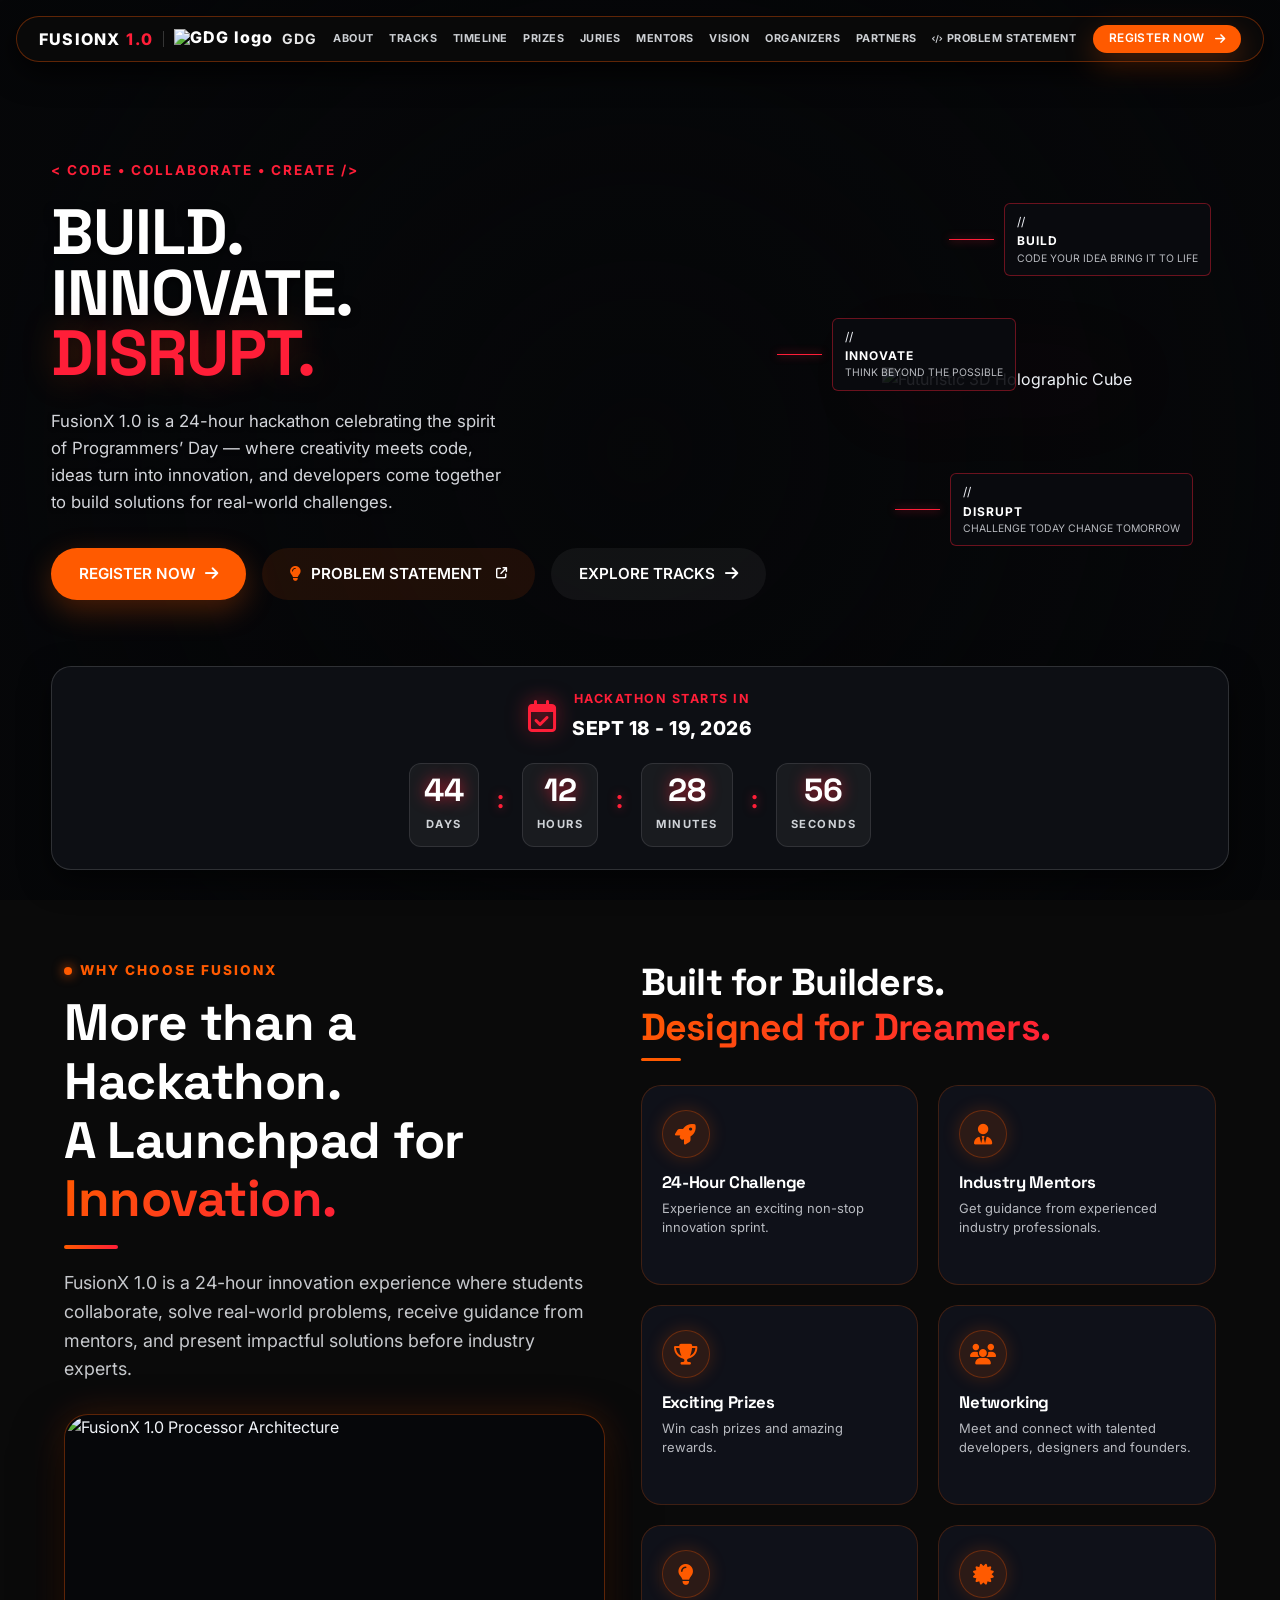
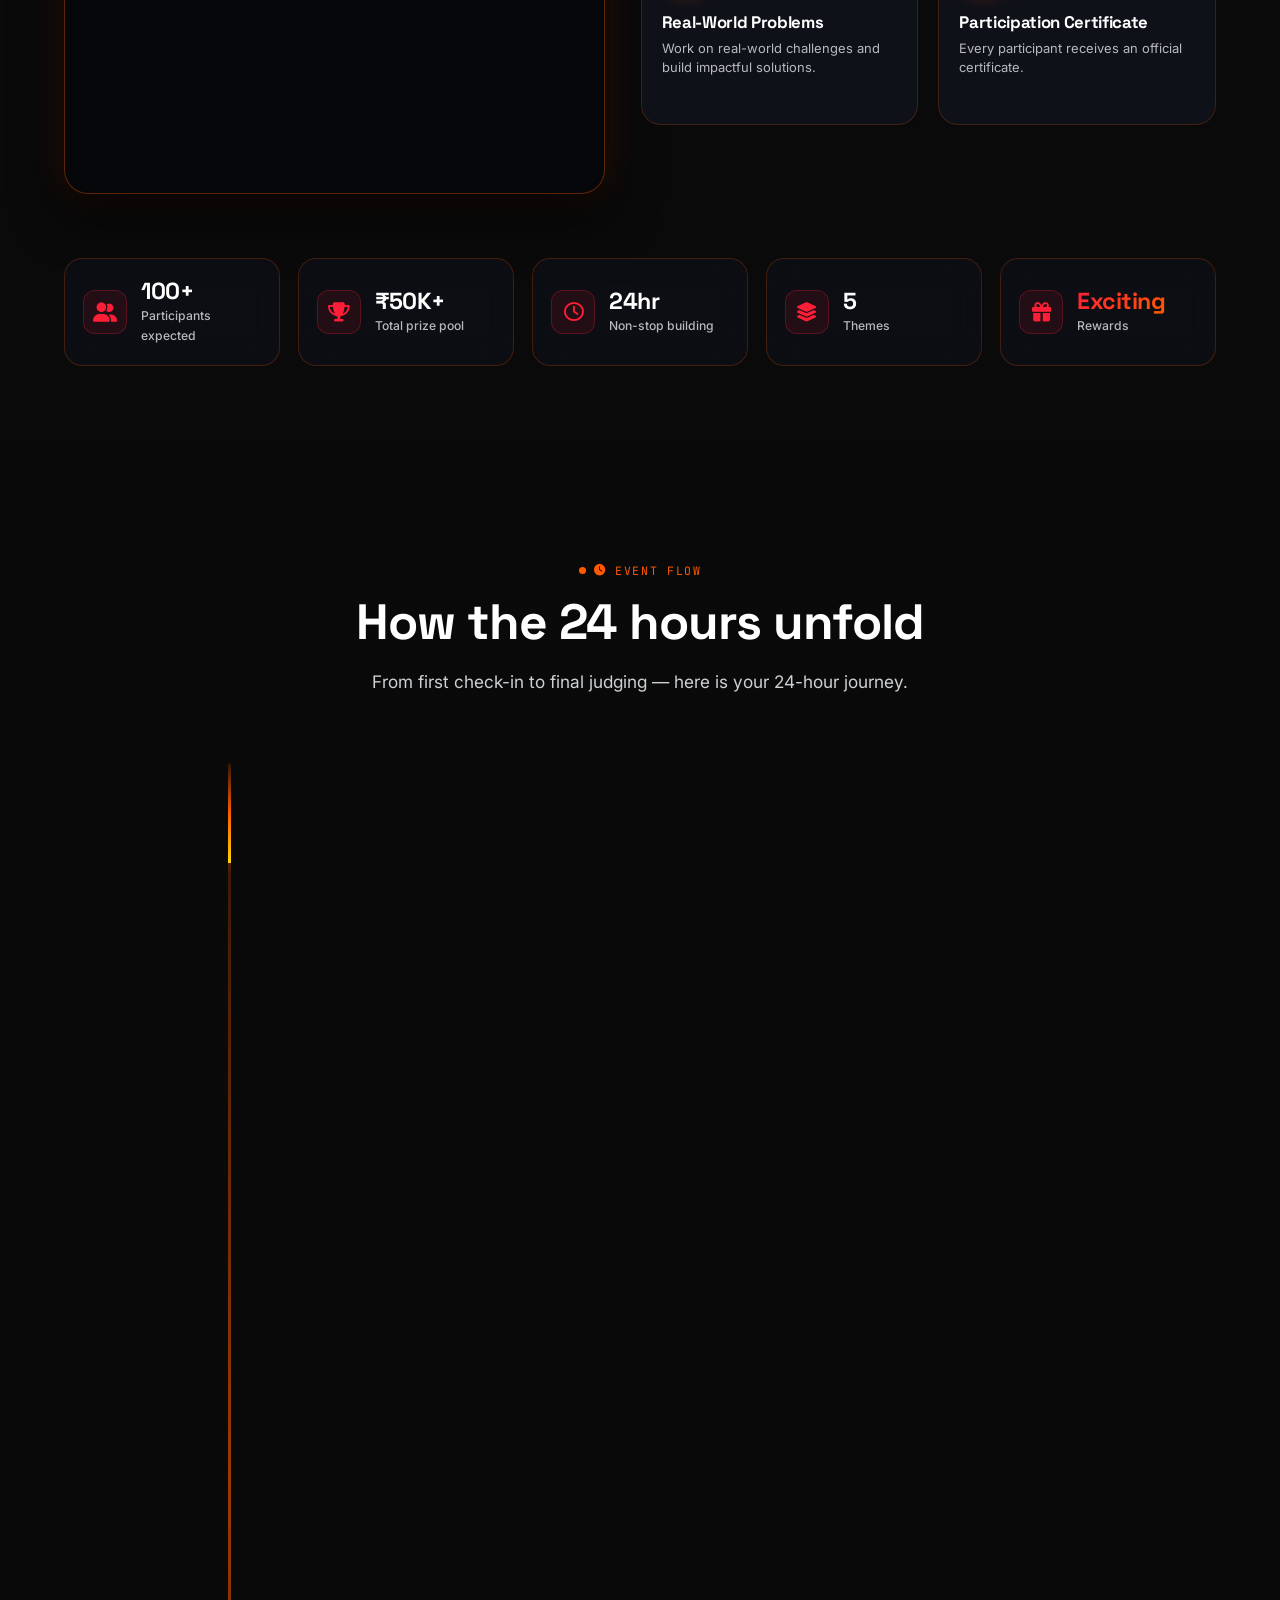
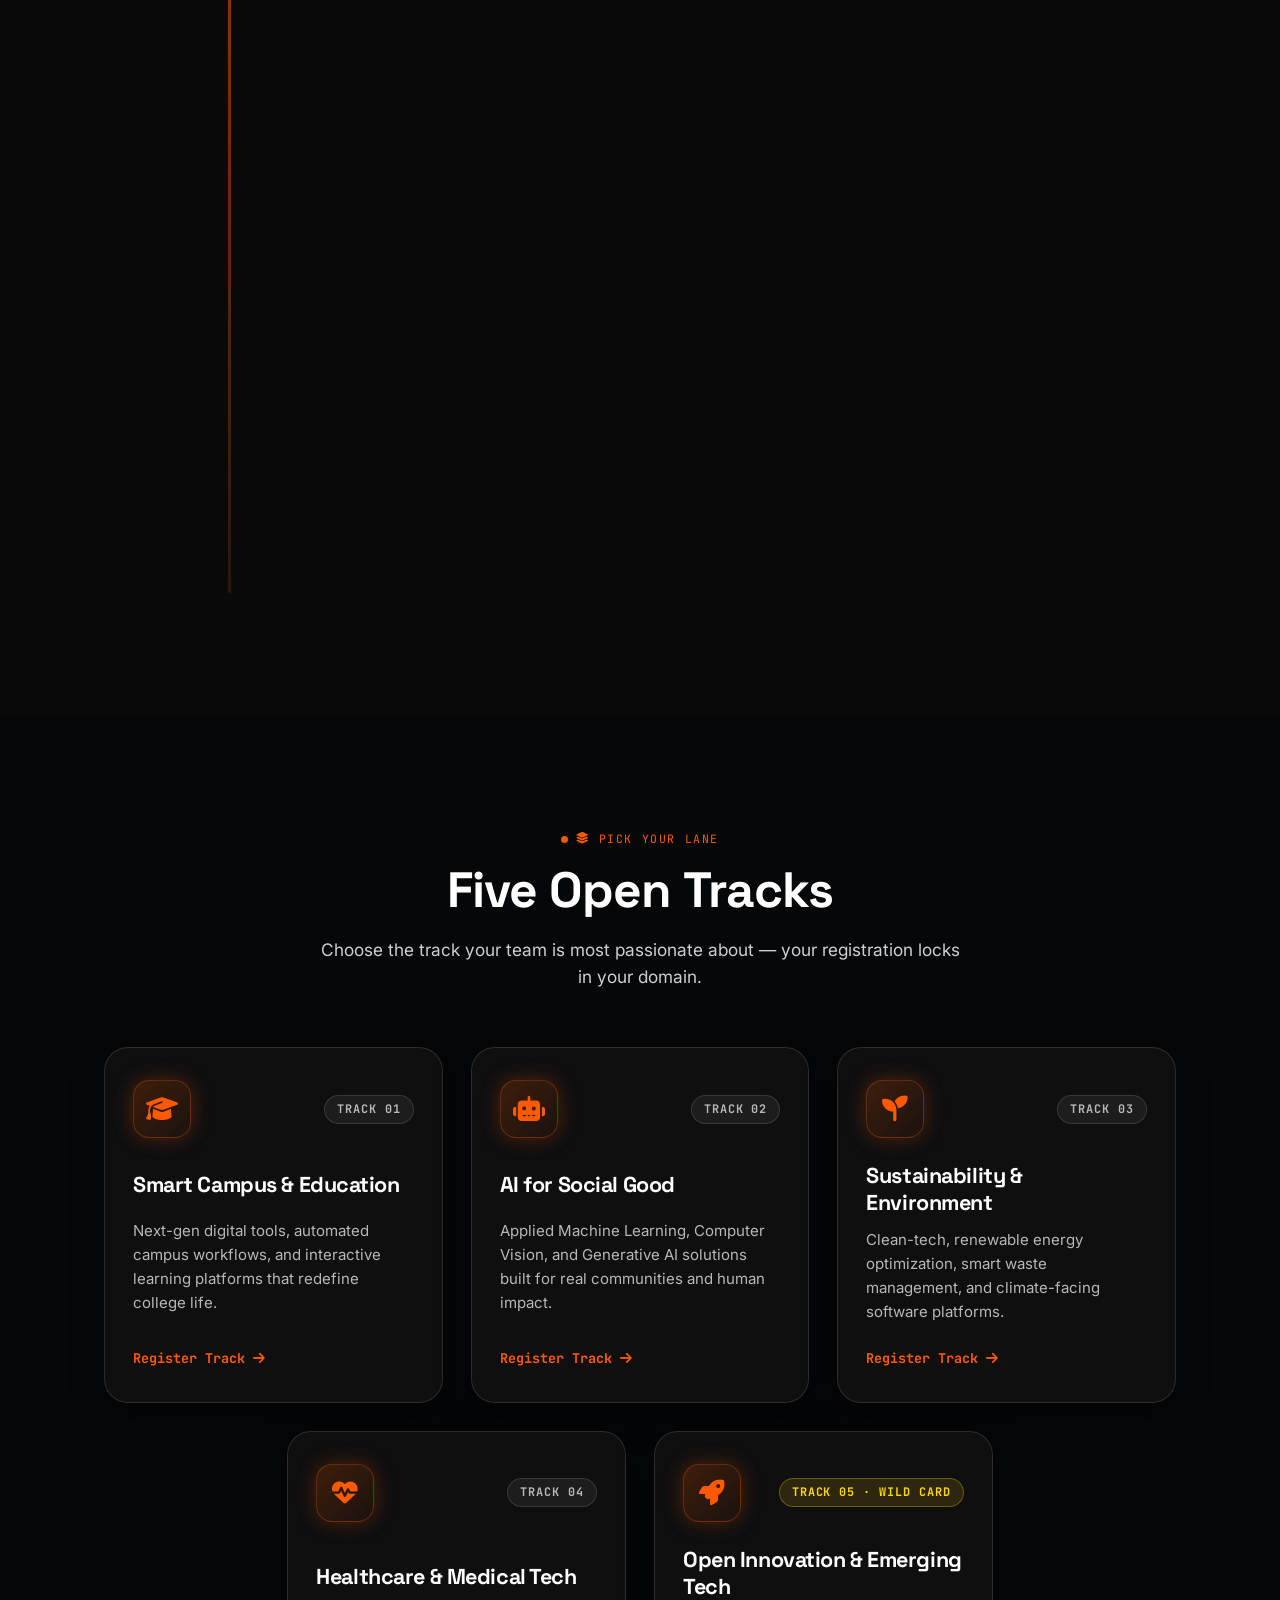
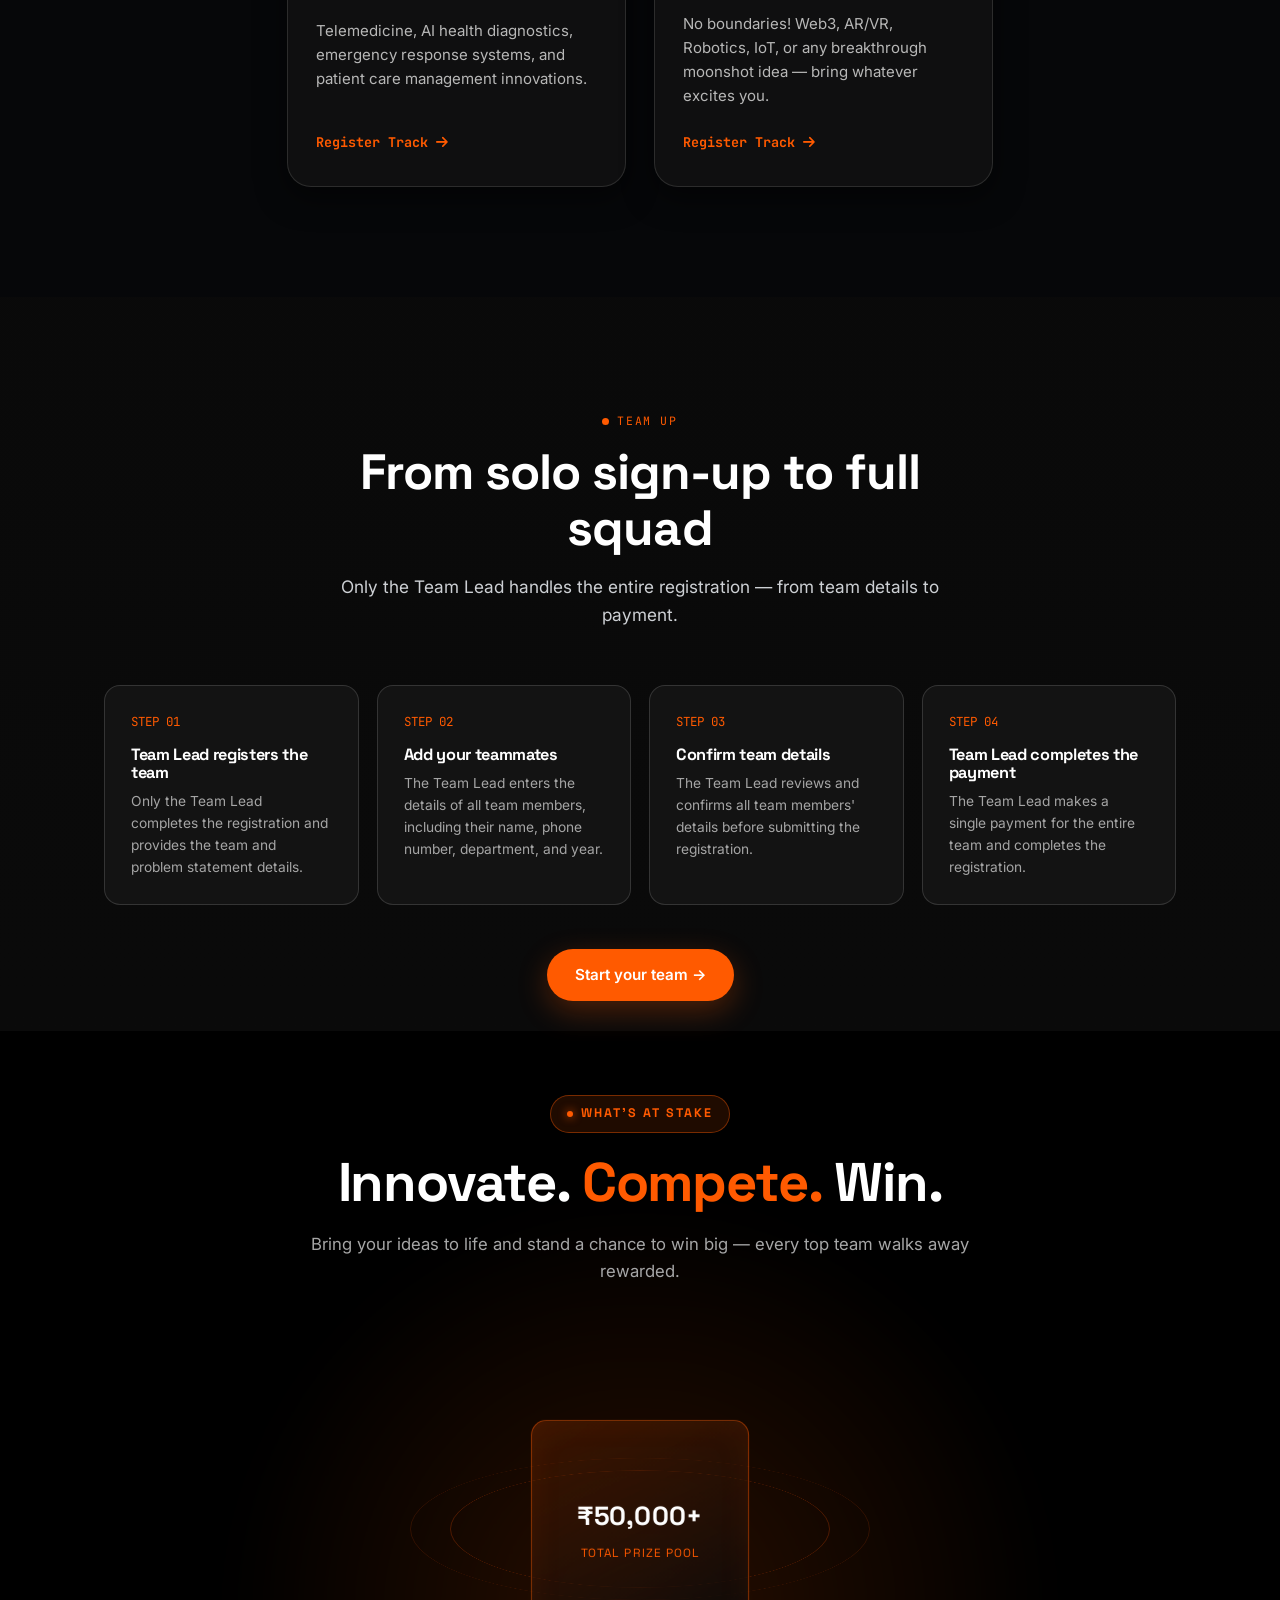
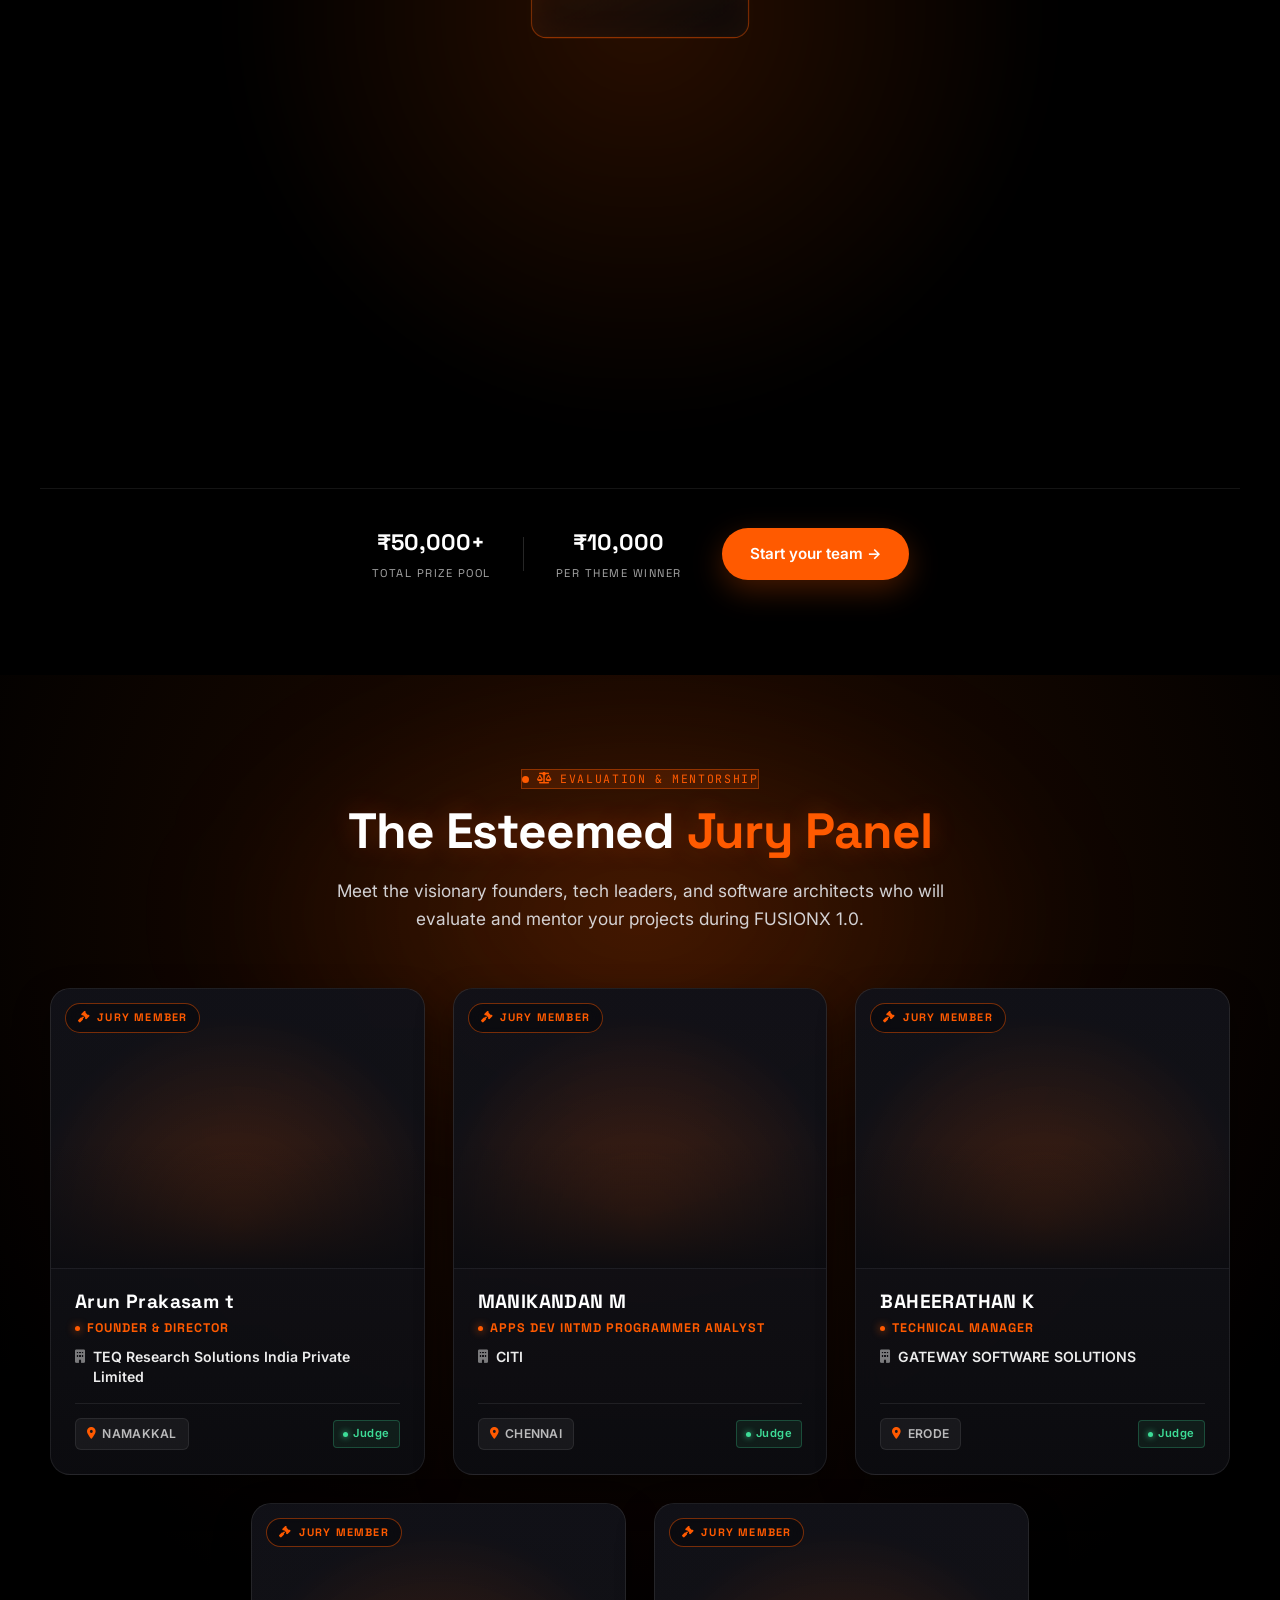
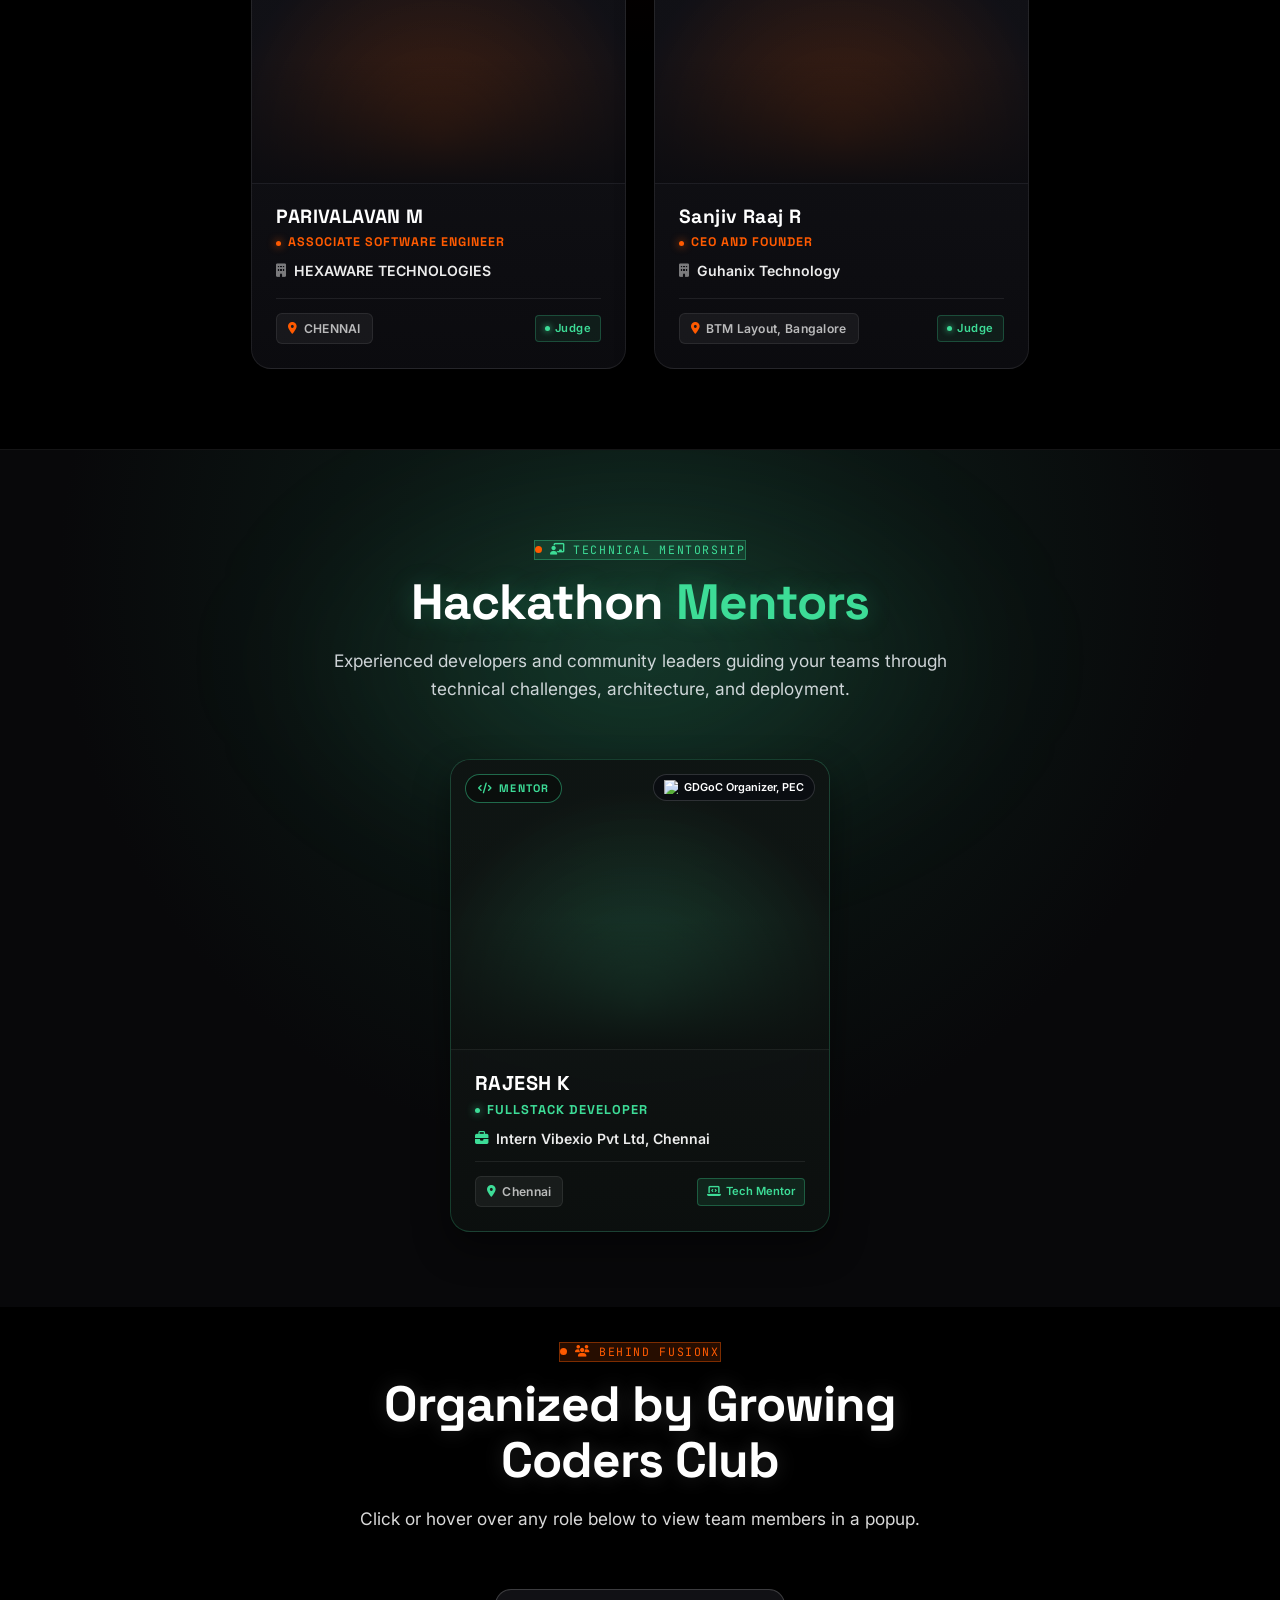
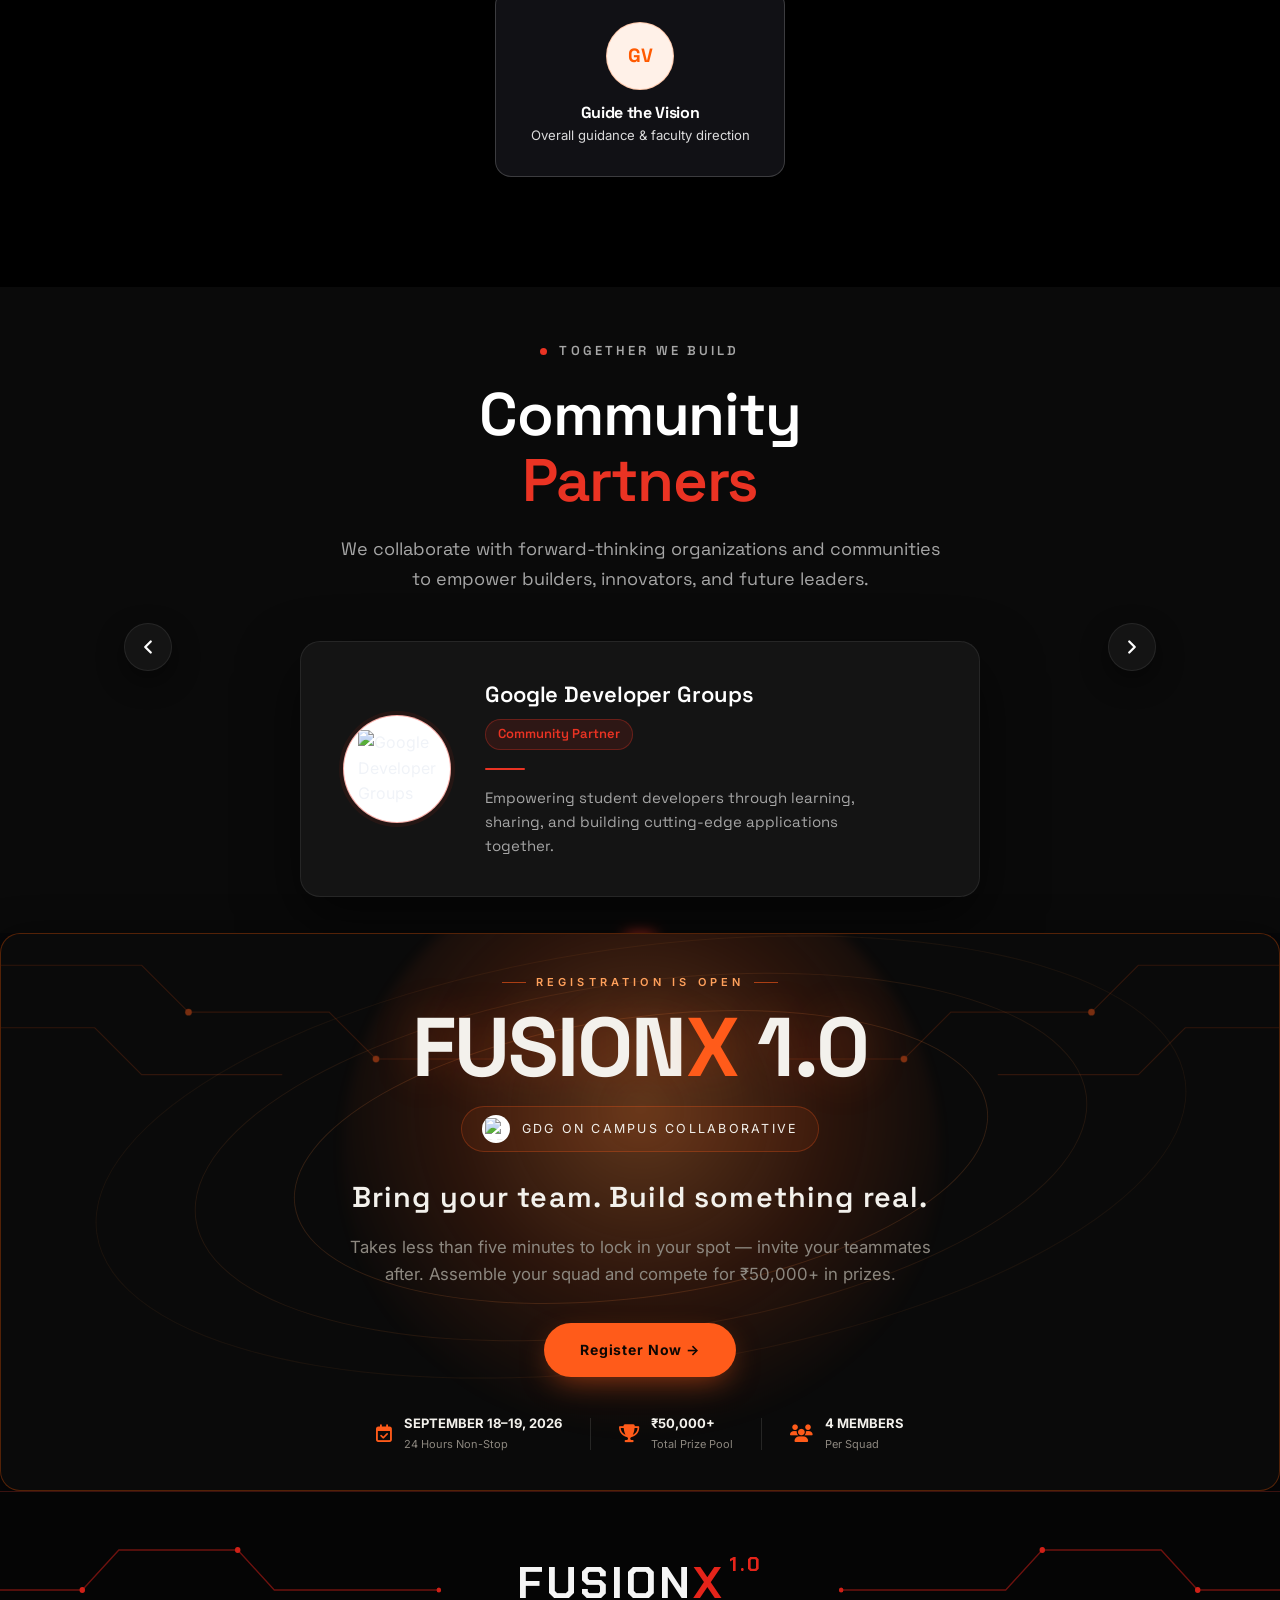
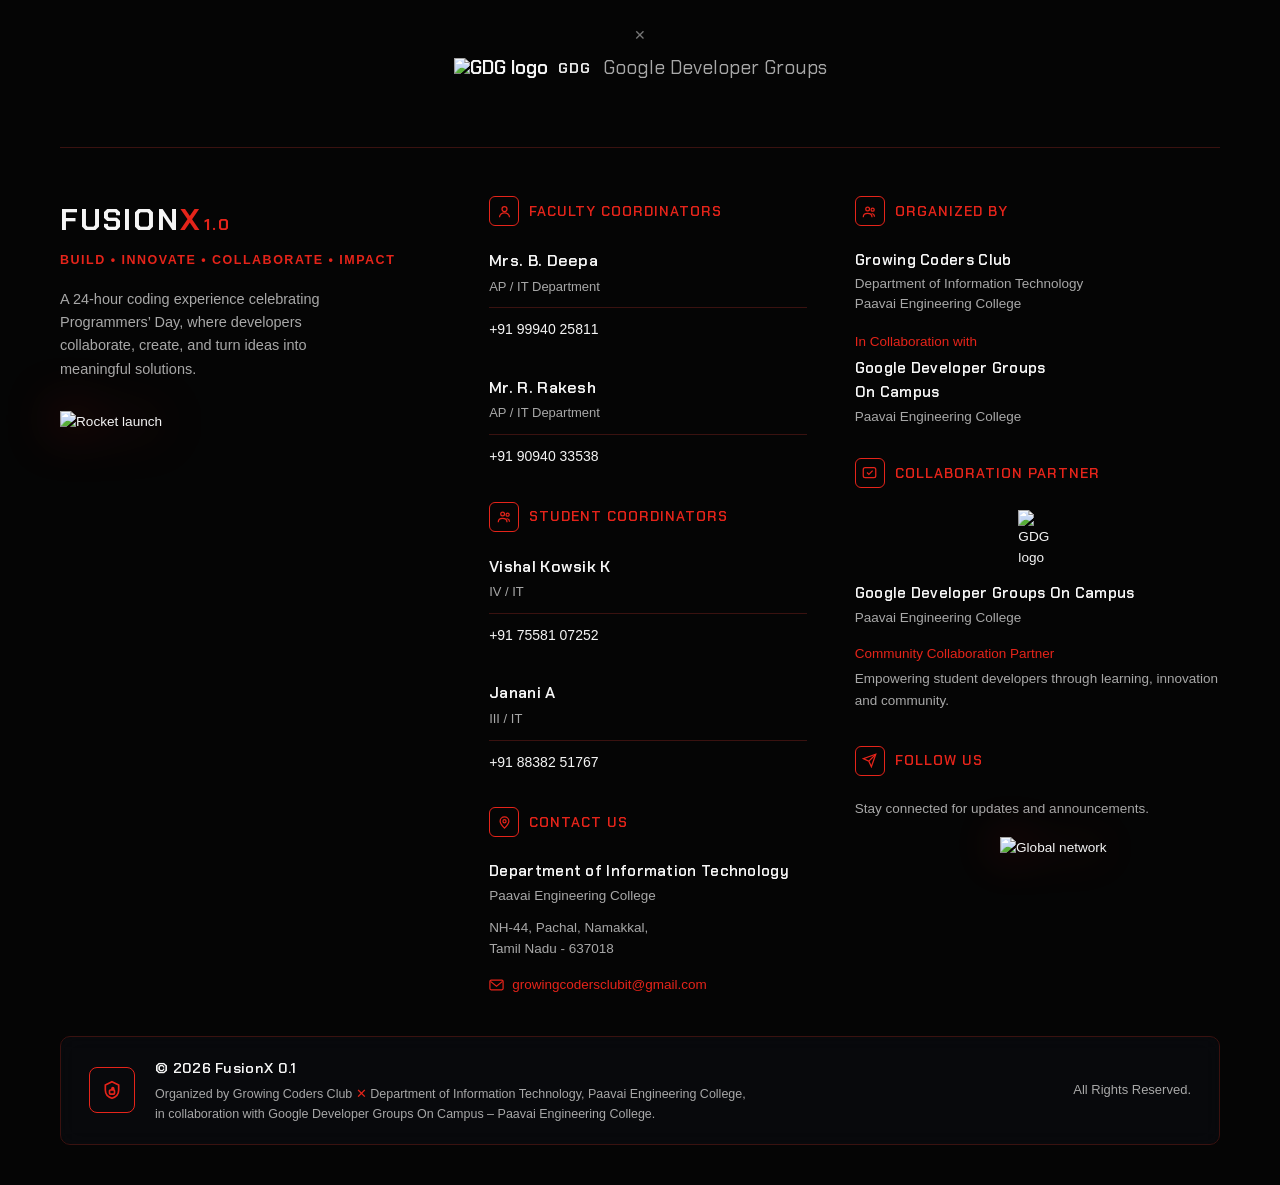
==== commit 65c5966a: "Add Problem Statements page with live hackathon timer, admin controls, and navigation updates" ====
--- a/index.html
+++ b/index.html
@@ -1303,6 +1303,7 @@
     <div class="nav-container">
       <a href="index.html" class="brand-logo">
         <span class="logo-text">FUSIONX <span class="accent-badge">1.0</span></span>
+        <span class="brand-divider"></span>
         <span class="gdg-icon">
           <img src="assets/gdg-logo.png" alt="GDG logo">
         </span>
@@ -1313,11 +1314,12 @@
         <a href="#tracks" class="nav-link">TRACKS</a>
         <a href="#timeline" class="nav-link">TIMELINE</a>
         <a href="#prizes" class="nav-link">PRIZES</a>
-        <a href="#juries" class="nav-link">JURY PANEL</a>
+        <a href="#juries" class="nav-link">JURIES</a>
         <a href="#mentors" class="nav-link">MENTORS</a>
         <a href="#team" class="nav-link">VISION</a>
         <a href="#people" class="nav-link">ORGANIZERS</a>
         <a href="#partners" class="nav-link">PARTNERS</a>
+        <a href="problem-statements.html" target="_blank" class="nav-link" style="color:#FF5A00;font-weight:700;"><i class="fa-solid fa-code" style="font-size:0.75em;margin-right:4px;"></i>PROBLEM STATEMENT</a>
         <a href="https://forms.gle/c6d2iHY61EvM3fXK9" target="_blank" rel="noopener" data-register-link class="nav-link nav-link-cta" style="display:none;">REGISTER NOW</a>
       </div>
       <div class="nav-actions">
@@ -1353,6 +1355,7 @@
         <div class="hero-cta-group">
           <a href="https://forms.gle/c6d2iHY61EvM3fXK9" target="_blank" rel="noopener" data-register-link class="btn btn-primary btn-lg magnetic">REGISTER NOW <i
               class="fa-solid fa-arrow-right"></i></a>
+          <a href="problem-statements.html" target="_blank" class="btn btn-secondary btn-lg magnetic" style="border-color: rgba(255,90,0,0.6); background: rgba(255,90,0,0.1); color: #fff;"><i class="fa-solid fa-lightbulb" style="color:#FF5A00;"></i> PROBLEM STATEMENT <i class="fa-solid fa-arrow-up-right-from-square" style="font-size:0.75em;margin-left:4px;"></i></a>
           <a href="#tracks" class="btn btn-secondary btn-lg magnetic">EXPLORE TRACKS <i
               class="fa-solid fa-arrow-right"></i></a>
         </div>
@@ -2260,9 +2263,7 @@
       // Same shape as admin-portal.html's DEFAULT_PARTNERS — used only if
       // data/site-data.js hasn't been loaded/published yet.
       var FALLBACK_PARTNERS = [
-        {id:'p1', logo:'assets/gdg-logo.png', type:'Community Partner', eyebrow:'Together We Build', headingWhite:'Community', headingAccent:'Partners', desc:'We collaborate with forward-thinking organizations and communities to empower builders, innovators, and future leaders.', name:'Google Developer Groups', role:'Community Partner', partnerDesc:'Empowering student developers through learning, sharing, and building cutting-edge applications together.', linkText:'', linkUrl:''},
-        {id:'p2', logo:'assets/gcc-logo.png', type:'Organizing Partner', eyebrow:'Powering The Build', headingWhite:'Organizing', headingAccent:'Partners', desc:'Fostering programmatic excellence, peer learning, and hands-on developer experiences across the ecosystem.', name:'Growing Coders Club', role:'Organizing Partner', partnerDesc:'Building a community of passionate developers through workshops, hackathons, and collaborative projects.', linkText:'', linkUrl:''},
-        {id:'p3', logo:'partners/devfolio-mark.svg', type:'Platform Partner', eyebrow:'Ideas Today, Impact Tomorrow', headingWhite:'Platform', headingAccent:'Partners', desc:'We team up with platforms that power builders across the ecosystem, from first commit to demo day.', name:'Devfolio', role:'Platform Partner', partnerDesc:'Powering India\'s largest hackathons with seamless project submission, judging, and builder ecosystem tools.', linkText:'', linkUrl:''}
+        {id:'p1', logo:'assets/gdg-logo.png', type:'Community Partner', eyebrow:'Together We Build', headingWhite:'Community', headingAccent:'Partners', desc:'We collaborate with forward-thinking organizations and communities to empower builders, innovators, and future leaders.', name:'Google Developer Groups', role:'Community Partner', partnerDesc:'Empowering student developers through learning, sharing, and building cutting-edge applications together.', linkText:'', linkUrl:''}
       ];
 
       // Priority: 1) unpublished draft edit in THIS browser (localStorage,
--- a/css/style.css
+++ b/css/style.css
@@ -0,0 +1,832 @@
+:root {
+    --bg-black: #060709;
+    --card-bg: rgba(14, 16, 22, 0.75);
+    --card-border: rgba(255, 255, 255, 0.08);
+    --red-primary: #ff1e38;
+    --red-glow: rgba(255, 30, 56, 0.5);
+    --text-main: #f0f3f8;
+    --text-muted: #8b949e;
+    --font-primary: 'Space Grotesk', sans-serif;
+}
+
+* {
+    margin: 0;
+    padding: 0;
+    box-sizing: border-box;
+}
+
+html, body {
+    background-color: var(--bg-black);
+    color: var(--text-main);
+    font-family: var(--font-primary);
+    overflow-x: hidden;
+    min-height: 100vh;
+}
+
+/* Background Technical Floor */
+.bg-floor-container {
+    position: fixed;
+    top: 0;
+    left: 0;
+    width: 100vw;
+    height: 100vh;
+    z-index: 0;
+    overflow: hidden;
+    pointer-events: none;
+}
+
+.bg-floor-img {
+    width: 100%;
+    height: 100%;
+    object-fit: cover;
+    opacity: 0.55;
+    transform: scale(1.05);
+    filter: contrast(1.1) brightness(0.9);
+}
+
+.bg-overlay-vignette {
+    position: absolute;
+    top: 0;
+    left: 0;
+    width: 100%;
+    height: 100%;
+    background: radial-gradient(circle at center, rgba(6, 7, 9, 0.1) 0%, rgba(6, 7, 9, 0.92) 85%);
+}
+
+#bg-particles {
+    position: fixed;
+    top: 0;
+    left: 0;
+    width: 100vw;
+    height: 100vh;
+    z-index: 1;
+    pointer-events: none;
+}
+
+/* Glassmorphism Panel */
+.glass-panel {
+    background: var(--card-bg);
+    backdrop-filter: blur(16px);
+    -webkit-backdrop-filter: blur(16px);
+    border: 1px solid var(--card-border);
+    border-radius: 16px;
+    transition: border-color 0.3s ease, transform 0.3s ease, box-shadow 0.3s ease;
+}
+
+.glass-panel:hover {
+    border-color: rgba(255, 30, 56, 0.3);
+    box-shadow: 0 10px 30px rgba(0, 0, 0, 0.5), 0 0 20px rgba(255, 30, 56, 0.15);
+}
+
+/* Header Navbar */
+.navbar {
+    position: fixed;
+    top: 16px;
+    left: 50%;
+    transform: translateX(-50%);
+    width: min(calc(100% - 32px), 1420px);
+    max-width: 1420px;
+    z-index: 1000;
+    background: rgba(10, 12, 16, 0.92);
+    backdrop-filter: blur(20px);
+    -webkit-backdrop-filter: blur(20px);
+    border: 1px solid rgba(255, 255, 255, 0.12);
+    border-radius: 100px;
+    padding: 7px 14px 7px 20px;
+    box-shadow: 0 10px 30px rgba(0, 0, 0, 0.6);
+    box-sizing: border-box;
+}
+
+.nav-container {
+    display: flex !important;
+    align-items: center !important;
+    justify-content: space-between !important;
+    width: 100% !important;
+    gap: 8px !important;
+}
+
+.brand-logo {
+    display: inline-flex !important;
+    align-items: center !important;
+    gap: 8px !important;
+    text-decoration: none !important;
+    color: #ffffff !important;
+    font-weight: 800 !important;
+    font-size: clamp(1rem, 1.1vw, 1.15rem) !important;
+    letter-spacing: 1.2px !important;
+    white-space: nowrap !important;
+    flex-shrink: 0 !important;
+    line-height: 1 !important;
+}
+
+.brand-divider {
+    display: inline-block !important;
+    width: 1px !important;
+    height: 16px !important;
+    background: rgba(255, 255, 255, 0.18) !important;
+    margin: 0 2px !important;
+}
+
+.gdg-icon {
+    display: inline-flex !important;
+    align-items: center !important;
+    justify-content: center !important;
+    line-height: 1 !important;
+}
+
+.gdg-icon img {
+    height: 20px !important;
+    width: auto !important;
+    object-fit: contain !important;
+    display: block !important;
+}
+
+.gdg-text {
+    font-size: 0.88rem !important;
+    font-weight: 700 !important;
+    color: rgba(255, 255, 255, 0.9) !important;
+    letter-spacing: 1px !important;
+    line-height: 1 !important;
+}
+
+.nav-gcc-logo {
+    height: 30px;
+    width: auto;
+    object-fit: contain;
+    filter: drop-shadow(0 0 10px rgba(255, 90, 0, 0.5));
+    transition: transform 0.3s ease;
+}
+
+.brand-logo:hover .nav-gcc-logo {
+    transform: scale(1.08);
+}
+
+.brand-logo .logo-text {
+    color: #ffffff !important;
+    display: inline-flex !important;
+    align-items: center !important;
+    gap: 6px !important;
+    line-height: 1 !important;
+}
+
+.logo-icon, .accent-badge {
+    color: var(--red-primary, #ff1e38) !important;
+}
+
+.nav-links {
+    display: flex !important;
+    align-items: center !important;
+    justify-content: center !important;
+    gap: clamp(6px, 0.9vw, 18px) !important;
+    flex: 1 !important;
+    margin: 0 clamp(4px, 0.8vw, 14px) !important;
+    padding: 0 !important;
+    list-style: none !important;
+    min-width: 0 !important;
+}
+
+.nav-link {
+    color: rgba(240, 243, 248, 0.85) !important;
+    text-decoration: none !important;
+    font-size: clamp(0.68rem, 0.76vw, 0.8rem) !important;
+    font-weight: 700 !important;
+    letter-spacing: 0.5px !important;
+    text-transform: uppercase !important;
+    transition: all 0.25s ease !important;
+    position: relative !important;
+    padding: 6px 2px !important;
+    white-space: nowrap !important;
+    line-height: 1 !important;
+    display: inline-flex !important;
+    align-items: center !important;
+}
+
+.nav-link:hover {
+    color: #ffffff !important;
+    text-shadow: 0 0 12px rgba(255, 30, 56, 0.6) !important;
+}
+
+.nav-link::after {
+    content: '' !important;
+    position: absolute !important;
+    bottom: 0 !important;
+    left: 50% !important;
+    transform: translateX(-50%) !important;
+    width: 0% !important;
+    height: 2px !important;
+    background: var(--red-primary, #ff1e38) !important;
+    transition: width 0.3s ease !important;
+    border-radius: 2px !important;
+}
+
+.nav-link:hover::after {
+    width: 100% !important;
+}
+
+.nav-link-cta,
+.nav-link.nav-link-cta {
+    display: none !important;
+}
+
+.nav-actions {
+    display: flex !important;
+    align-items: center !important;
+    gap: 8px !important;
+    flex-shrink: 0 !important;
+}
+
+.nav-btn {
+    padding: 8px 16px !important;
+    font-size: clamp(0.74rem, 0.8vw, 0.82rem) !important;
+    letter-spacing: 0.4px !important;
+    white-space: nowrap !important;
+    line-height: 1 !important;
+    display: inline-flex !important;
+    align-items: center !important;
+    justify-content: center !important;
+}
+
+.nav-toggle {
+    display: none;
+    background: transparent;
+    border: none;
+    color: #ffffff;
+    font-size: 1.25rem;
+    cursor: pointer;
+    padding: 6px;
+    line-height: 1;
+}
+
+/* Buttons */
+.btn {
+    display: inline-flex;
+    align-items: center;
+    gap: 8px;
+    padding: 10px 20px;
+    border-radius: 100px;
+    font-weight: 600;
+    font-size: 0.85rem;
+    text-decoration: none;
+    cursor: pointer;
+    transition: all 0.3s cubic-bezier(0.16, 1, 0.3, 1);
+    border: 1px solid transparent;
+}
+
+.btn-primary {
+    background: var(--red-primary);
+    color: #fff !important;
+    box-shadow: 0 0 20px var(--red-glow);
+}
+
+.btn-primary:hover {
+    background: #e0122c;
+    box-shadow: 0 0 30px rgba(255, 30, 56, 0.7);
+    transform: translateY(-2px);
+}
+
+.btn-secondary {
+    background: rgba(255, 255, 255, 0.05);
+    color: #ffffff !important;
+    border-color: rgba(255, 255, 255, 0.2);
+}
+
+.btn-secondary:hover {
+    background: rgba(255, 255, 255, 0.12);
+    border-color: rgba(255, 255, 255, 0.4);
+    transform: translateY(-2px);
+}
+
+.btn-lg {
+    padding: 14px 28px;
+    font-size: 0.95rem;
+}
+
+/* Hero Section */
+.hero-section {
+    position: relative;
+    z-index: 2;
+    min-height: 100vh;
+    padding: 120px 4% 30px 4%;
+    max-width: 1400px;
+    margin: 0 auto;
+    display: flex;
+    flex-direction: column;
+    justify-content: space-between;
+}
+
+.hero-container {
+    display: grid;
+    grid-template-columns: 1fr 1.15fr;
+    gap: 20px;
+    align-items: center;
+    min-height: 520px;
+}
+
+.tagline-badge {
+    font-size: 0.85rem;
+    letter-spacing: 2px;
+    color: var(--red-primary, #ff1e38);
+    margin-bottom: 20px;
+    font-weight: 700;
+}
+
+.hero-title {
+    font-size: clamp(2.8rem, 5vw, 4.8rem);
+    line-height: 0.95;
+    font-weight: 900;
+    letter-spacing: -1px;
+    margin-bottom: 24px;
+    color: #ffffff !important;
+    text-shadow: 0 2px 10px rgba(0, 0, 0, 0.8);
+}
+
+.text-gradient {
+    color: var(--red-primary, #ff1e38) !important;
+    text-shadow: 0 0 35px var(--red-glow, rgba(255, 30, 56, 0.6)) !important;
+}
+
+.hero-description {
+    color: rgba(240, 243, 248, 0.88) !important;
+    font-size: 1.05rem;
+    max-width: 460px;
+    line-height: 1.6;
+    margin-bottom: 32px;
+    text-shadow: 0 1px 4px rgba(0, 0, 0, 0.8);
+}
+
+.hero-cta-group {
+    display: flex;
+    gap: 16px;
+}
+
+/* 3D Cube Composite Wrapper */
+.hero-3d-wrapper {
+    position: relative;
+    width: 100%;
+    height: 520px;
+    display: flex;
+    align-items: center;
+    justify-content: center;
+    perspective: 1000px;
+}
+
+.hero-cube-visual {
+    max-width: 100%;
+    max-height: 100%;
+    object-fit: contain;
+    filter: drop-shadow(0 0 45px rgba(255, 30, 56, 0.45));
+    transition: transform 0.15s ease-out;
+    will-change: transform;
+    animation: floatAnimation 6s ease-in-out infinite;
+}
+
+/* HUD Callout Indicators */
+.hud-callout {
+    position: absolute;
+    display: flex;
+    align-items: center;
+    gap: 10px;
+    pointer-events: none;
+    z-index: 10;
+}
+
+.hud-line {
+    width: 45px;
+    height: 1px;
+    background: var(--red-primary, #ff1e38);
+    box-shadow: 0 0 8px var(--red-primary, #ff1e38);
+}
+
+.hud-content {
+    background: rgba(10, 12, 16, 0.9);
+    border: 1px solid rgba(255, 30, 56, 0.4);
+    padding: 8px 12px;
+    border-radius: 6px;
+    font-size: 0.75rem;
+}
+
+.hud-content strong {
+    color: #ffffff !important;
+    letter-spacing: 1px;
+    display: block;
+}
+
+.hud-content p {
+    color: rgba(240, 243, 248, 0.75) !important;
+    font-size: 0.65rem;
+}
+
+.hud-build { top: 16%; right: 4%; }
+.hud-innovate { top: 38%; left: -2%; }
+.hud-disrupt { bottom: 18%; right: 8%; }
+
+/* Stats Row */
+.stats-row {
+    display: grid;
+    grid-template-columns: repeat(5, 1fr);
+    gap: 16px;
+    margin-top: 24px;
+}
+
+/* Countdown Card (Positioned at Bottom of Hero) */
+.countdown-card {
+    margin-top: 20px;
+    padding: 22px 36px;
+    display: flex;
+    align-items: center;
+    justify-content: space-between;
+    border-radius: 20px;
+    background: rgba(14, 16, 22, 0.95) !important;
+    backdrop-filter: blur(16px);
+    -webkit-backdrop-filter: blur(16px);
+    border: 1px solid rgba(255, 255, 255, 0.14);
+    box-shadow: 0 10px 30px rgba(0, 0, 0, 0.6);
+}
+
+.countdown-header {
+    display: flex;
+    align-items: center;
+    gap: 16px;
+}
+
+.countdown-icon {
+    font-size: 2rem;
+    color: var(--red-primary, #ff1e38) !important;
+    filter: drop-shadow(0 0 10px rgba(255, 30, 56, 0.6));
+}
+
+.countdown-title-group .label {
+    font-size: 0.78rem;
+    color: #ff1e38 !important;
+    letter-spacing: 1.5px;
+    font-weight: 700;
+    display: block;
+    margin-bottom: 4px;
+}
+
+.countdown-title-group .date-text {
+    font-size: 1.2rem;
+    font-weight: 800;
+    color: #ffffff !important;
+    letter-spacing: 0.5px;
+}
+
+.countdown-timer {
+    display: flex;
+    align-items: center;
+    gap: 18px;
+}
+
+.time-block {
+    text-align: center;
+    min-width: 68px;
+    background: rgba(255, 255, 255, 0.05);
+    padding: 10px 14px;
+    border-radius: 12px;
+    border: 1px solid rgba(255, 255, 255, 0.1);
+}
+
+.time-block .number {
+    font-size: 2rem;
+    font-weight: 800;
+    display: block;
+    color: #ffffff !important;
+    text-shadow: 0 0 15px rgba(255, 30, 56, 0.7);
+    font-family: 'Space Grotesk', sans-serif;
+    line-height: 1;
+    margin-bottom: 4px;
+}
+
+.time-block .unit {
+    font-size: 0.7rem;
+    color: rgba(240, 243, 248, 0.85) !important;
+    letter-spacing: 1.5px;
+    font-weight: 700;
+}
+
+.separator {
+    font-size: 1.6rem;
+    font-weight: 700;
+    color: #ff1e38 !important;
+    margin-bottom: 12px;
+    text-shadow: 0 0 10px rgba(255, 30, 56, 0.6);
+}
+
+.stat-card {
+    padding: 20px 18px;
+    display: flex;
+    align-items: center;
+    gap: 14px;
+    border-radius: 18px;
+    background: rgba(14, 16, 22, 0.8);
+    backdrop-filter: blur(16px);
+    -webkit-backdrop-filter: blur(16px);
+    border: 1px solid rgba(255, 255, 255, 0.08);
+    transition: all 0.35s cubic-bezier(0.16, 1, 0.3, 1);
+}
+
+.stat-card:hover {
+    border-color: rgba(255, 30, 56, 0.4);
+    transform: translateY(-4px);
+    box-shadow: 0 12px 30px rgba(0, 0, 0, 0.6), 0 0 20px rgba(255, 30, 56, 0.2);
+}
+
+.stat-icon-wrapper {
+    width: 44px;
+    height: 44px;
+    border-radius: 12px;
+    background: rgba(255, 30, 56, 0.1);
+    border: 1px solid rgba(255, 30, 56, 0.25);
+    display: flex;
+    align-items: center;
+    justify-content: center;
+    font-size: 1.2rem;
+    color: var(--red-primary, #ff1e38);
+    flex-shrink: 0;
+}
+
+.stat-info h3 {
+    font-size: 1.45rem;
+    font-weight: 800;
+    color: #ffffff !important;
+    line-height: 1.1;
+    font-family: 'Space Grotesk', sans-serif;
+}
+
+.stat-info p {
+    font-size: 0.76rem;
+    color: rgba(240, 243, 248, 0.75) !important;
+    margin-top: 2px;
+    font-weight: 500;
+}
+
+.counter-glow {
+    background: linear-gradient(135deg, #ff1e38 0%, #ff5a00 100%);
+    -webkit-background-clip: text;
+    -webkit-text-fill-color: transparent;
+    font-weight: 900;
+}
+
+/* ==========================================================================
+   WHY CHOOSE FUSIONX (EXACT 1440px SINGLE PAGE SPECIFICATION)
+   ========================================================================== */
+.why-fusionx-section {
+    background: #0A0A0A !important;
+    position: relative;
+    padding: 60px 0 80px 0;
+    width: 100%;
+    overflow: hidden;
+}
+
+.why-fusionx-container {
+    width: 100%;
+    max-width: 1440px;
+    margin: 0 auto;
+    padding: 0 40px;
+    display: flex;
+    flex-direction: column;
+    gap: 40px;
+}
+
+.why-fusionx-main-row {
+    display: flex;
+    justify-content: space-between;
+    align-items: flex-start;
+    gap: 50px;
+}
+
+/* LEFT SIDE (700px) */
+.why-left-container {
+    width: 680px;
+    max-width: 700px;
+    flex-shrink: 0;
+}
+
+.eyebrow-orange {
+    font-size: 0.85rem;
+    font-weight: 800;
+    letter-spacing: 2px;
+    color: #ff5a00;
+    display: flex;
+    align-items: center;
+    gap: 8px;
+    margin-bottom: 12px;
+    text-transform: uppercase;
+}
+
+.dot-orange {
+    width: 8px;
+    height: 8px;
+    border-radius: 50%;
+    background: #ff5a00;
+    box-shadow: 0 0 12px #ff5a00;
+    display: inline-block;
+}
+
+.why-heading {
+    font-size: 3.2rem;
+    font-weight: 900;
+    color: #ffffff !important;
+    line-height: 1.15;
+    letter-spacing: -0.5px;
+    font-family: 'Space Grotesk', sans-serif;
+    max-width: 650px;
+}
+
+.highlight-orange {
+    color: #ff5a00 !important;
+    background: linear-gradient(135deg, #ff5a00 0%, #ff1e38 100%);
+    -webkit-background-clip: text;
+    -webkit-text-fill-color: transparent;
+}
+
+.orange-accent-line {
+    width: 54px;
+    height: 4px;
+    background: linear-gradient(90deg, #ff5a00, #ff1e38);
+    border-radius: 2px;
+    margin: 16px 0 20px 0;
+}
+
+.why-description {
+    font-size: 1.12rem;
+    color: rgba(240, 243, 248, 0.82) !important;
+    line-height: 1.6;
+    max-width: 620px;
+    margin-top: 20px;
+    margin-bottom: 30px;
+}
+
+/* Image Card: 700px x 470px, border-radius 28px */
+.why-image-card {
+    width: 100%;
+    height: 450px;
+    border-radius: 28px;
+    overflow: hidden;
+    background: #06070a;
+    border: 1px solid rgba(255, 90, 0, 0.25);
+    box-shadow: 0 20px 50px rgba(0, 0, 0, 0.7), 0 0 35px rgba(255, 90, 0, 0.18);
+    margin-top: 24px;
+}
+
+.why-main-image {
+    width: 100%;
+    height: 100%;
+    object-fit: cover;
+    border-radius: 28px;
+    transition: transform 0.6s cubic-bezier(0.16, 1, 0.3, 1);
+}
+
+.why-image-card:hover .why-main-image {
+    transform: scale(1.03);
+}
+
+/* RIGHT SIDE (620px) */
+.why-right-container {
+    width: 620px;
+    max-width: 620px;
+    flex-shrink: 0;
+}
+
+.why-right-title {
+    font-size: 2.35rem;
+    font-weight: 900;
+    color: #ffffff !important;
+    line-height: 1.2;
+    margin-bottom: 8px;
+    font-family: 'Space Grotesk', sans-serif;
+    max-width: 500px;
+}
+
+.orange-accent-line-small {
+    width: 40px;
+    height: 3px;
+    background: #ff5a00;
+    border-radius: 2px;
+    margin-bottom: 24px;
+}
+
+/* Grid: 2 columns x 3 rows (285px x 200px cards, gap 24px) */
+.why-features-grid {
+    display: grid;
+    grid-template-columns: repeat(2, 285px);
+    grid-template-rows: repeat(3, 200px);
+    gap: 24px;
+}
+
+.feature-card {
+    width: 285px;
+    height: 200px;
+    background: rgba(18, 21, 30, 0.88);
+    border: 1px solid rgba(255, 255, 255, 0.08);
+    border-radius: 22px;
+    padding: 26px 22px;
+    transition: all 0.35s cubic-bezier(0.16, 1, 0.3, 1);
+    display: flex;
+    flex-direction: column;
+    align-items: flex-start;
+    position: relative;
+    backdrop-filter: blur(12px);
+    -webkit-backdrop-filter: blur(12px);
+    box-sizing: border-box;
+}
+
+.feature-card:hover {
+    background: rgba(24, 28, 40, 0.96);
+    border-color: rgba(255, 90, 0, 0.45);
+    transform: translateY(-6px);
+    box-shadow: 0 16px 36px rgba(0, 0, 0, 0.6), 0 0 25px rgba(255, 90, 0, 0.22);
+}
+
+.feature-icon-circle {
+    width: 48px;
+    height: 48px;
+    border-radius: 50%;
+    background: rgba(255, 90, 0, 0.12);
+    border: 1px solid rgba(255, 90, 0, 0.3);
+    display: flex;
+    align-items: center;
+    justify-content: center;
+    font-size: 1.3rem;
+    color: #ff5a00;
+    margin-bottom: 14px;
+    box-shadow: 0 0 18px rgba(255, 90, 0, 0.2);
+    flex-shrink: 0;
+}
+
+.feature-card h4 {
+    font-size: 1.05rem;
+    font-weight: 800;
+    color: #ffffff !important;
+    margin-bottom: 6px;
+    line-height: 1.25;
+}
+
+.feature-card p {
+    font-size: 0.81rem;
+    color: rgba(240, 243, 248, 0.75) !important;
+    line-height: 1.45;
+}
+
+/* BOTTOM STATISTICS BAR (1440px x 150px) */
+.why-stats-bar {
+    width: 100%;
+    height: 150px;
+    background: rgba(18, 21, 30, 0.92);
+    border: 1px solid rgba(255, 255, 255, 0.1);
+    border-radius: 28px;
+    padding: 0 40px;
+    display: grid;
+    grid-template-columns: repeat(4, 1fr);
+    align-items: center;
+    backdrop-filter: blur(16px);
+    -webkit-backdrop-filter: blur(16px);
+    box-shadow: 0 14px 40px rgba(0, 0, 0, 0.5);
+    margin-top: 20px;
+    box-sizing: border-box;
+}
+
+.stat-item-block {
+    display: flex;
+    align-items: center;
+    gap: 18px;
+    height: 150px;
+}
+
+.stat-icon-circle {
+    width: 58px;
+    height: 58px;
+    border-radius: 50%;
+    background: rgba(255, 90, 0, 0.12);
+    border: 1px solid rgba(255, 90, 0, 0.3);
+    display: flex;
+    align-items: center;
+    justify-content: center;
+    font-size: 1.45rem;
+    color: #ff5a00;
+    flex-shrink: 0;
+}
+
+.stat-meta h3 {
+    font-size: 1.9rem;
+    font-weight: 900;
+    color: #ffffff !important;
+    line-height: 1;
+    font-family: 'Space Grotesk', sans-serif;
+}
+
+.stat-label {
+    font-size: 0.86rem;
+    color: rgba(240, 243, 248, 0.78) !important;
+    font-weight: 600;
+    display: block;
+    margin-top: 4px;
+}
+
+.stat-underline {
+    width: 28px;
+    height: 3px;
+    background: #ff5a00;
+    border-radius: 2px;
+    margin-top: 6px;
+}
--- a/css/responsive.css
+++ b/css/responsive.css
@@ -0,0 +1,126 @@
+@media (max-width: 1024px) {
+    .hero-container {
+        grid-template-columns: 1fr;
+        text-align: center;
+    }
+
+    .hero-description {
+        margin: 0 auto 32px auto;
+    }
+
+    .hero-cta-group {
+        justify-content: center;
+    }
+
+    .stats-row {
+        grid-template-columns: repeat(3, 1fr);
+    }
+
+    .hud-callout {
+        display: none;
+    }
+
+    .nav-links {
+        gap: clamp(5px, 0.8vw, 12px);
+    }
+
+    .nav-link {
+        font-size: 0.72rem;
+        letter-spacing: 0.4px;
+    }
+
+    .nav-btn {
+        padding: 7px 14px !important;
+        font-size: 0.75rem !important;
+    }
+}
+
+@media (max-width: 1120px) {
+    .navbar {
+        width: min(calc(100% - 24px), 1420px);
+        padding: 8px 16px;
+    }
+
+    .nav-toggle {
+        display: flex !important;
+        align-items: center;
+        justify-content: center;
+    }
+
+    .nav-links {
+        display: none !important;
+        position: absolute;
+        top: calc(100% + 12px);
+        left: 0;
+        right: 0;
+        background: rgba(10, 12, 16, 0.97);
+        backdrop-filter: blur(24px);
+        -webkit-backdrop-filter: blur(24px);
+        border: 1px solid rgba(255, 255, 255, 0.14);
+        border-radius: 20px;
+        padding: 24px 20px;
+        flex-direction: column;
+        align-items: center;
+        gap: 12px;
+        box-shadow: 0 20px 50px rgba(0, 0, 0, 0.9);
+        z-index: 1001;
+    }
+
+    .nav-links.active {
+        display: flex !important;
+    }
+
+    .nav-links .nav-link {
+        font-size: 0.92rem !important;
+        padding: 10px 16px !important;
+        width: 100%;
+        text-align: center;
+        justify-content: center;
+    }
+
+    .nav-link-cta,
+    .nav-link.nav-link-cta {
+        display: none !important;
+    }
+
+    .nav-links.active .nav-link-cta,
+    .nav-links.active .nav-link.nav-link-cta {
+        display: inline-flex !important;
+        margin-top: 8px;
+        padding: 12px 24px;
+        border-radius: 100px;
+        background: linear-gradient(135deg, #FF5A00, #EA3323);
+        color: #fff !important;
+        font-weight: 700;
+        justify-content: center;
+        width: 100%;
+        font-size: 0.9rem !important;
+    }
+}
+
+@media (max-width: 768px) {
+    .nav-actions .nav-btn {
+        display: none !important;
+    }
+}
+
+    .countdown-card {
+        flex-direction: column;
+        gap: 20px;
+        text-align: center;
+    }
+
+    .stats-row {
+        grid-template-columns: repeat(2, 1fr);
+    }
+}
+
+@media (max-width: 480px) {
+    .stats-row {
+        grid-template-columns: 1fr;
+    }
+
+    .hero-cta-group {
+        flex-direction: column;
+    }
+}
--- a/style.css
+++ b/style.css
@@ -151,14 +151,14 @@
 .navbar, header .nav {
   pointer-events: auto;
   margin: 0 auto;
-  width: calc(100% - 48px);
-  max-width: 1200px;
+  width: min(calc(100% - 32px), 1420px);
+  max-width: 1420px;
   background: rgba(10, 10, 10, 0.92);
   backdrop-filter: blur(16px);
   -webkit-backdrop-filter: blur(16px);
   border: 1px solid rgba(255, 90, 0, 0.35);
   border-radius: 50px;
-  padding: 10px 24px;
+  padding: 8px 22px;
   display: flex;
   align-items: center;
   justify-content: space-between;
